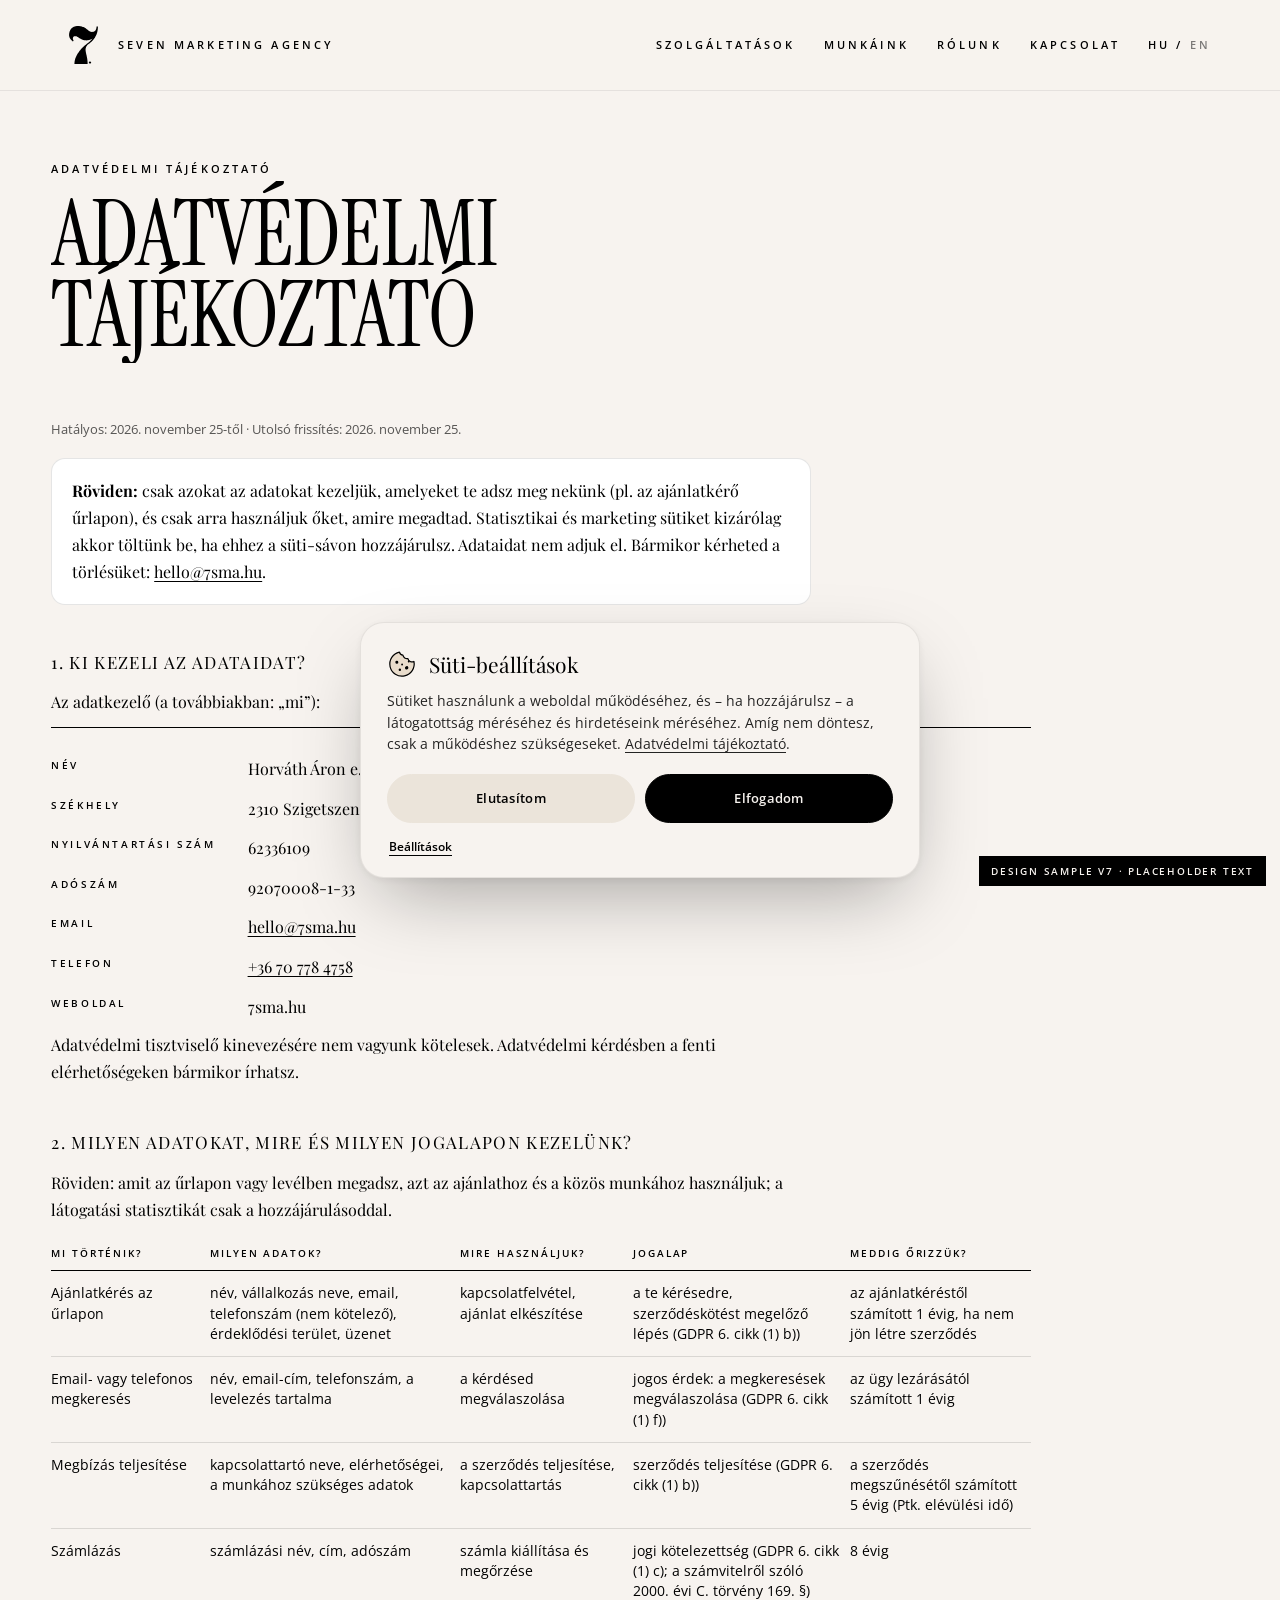
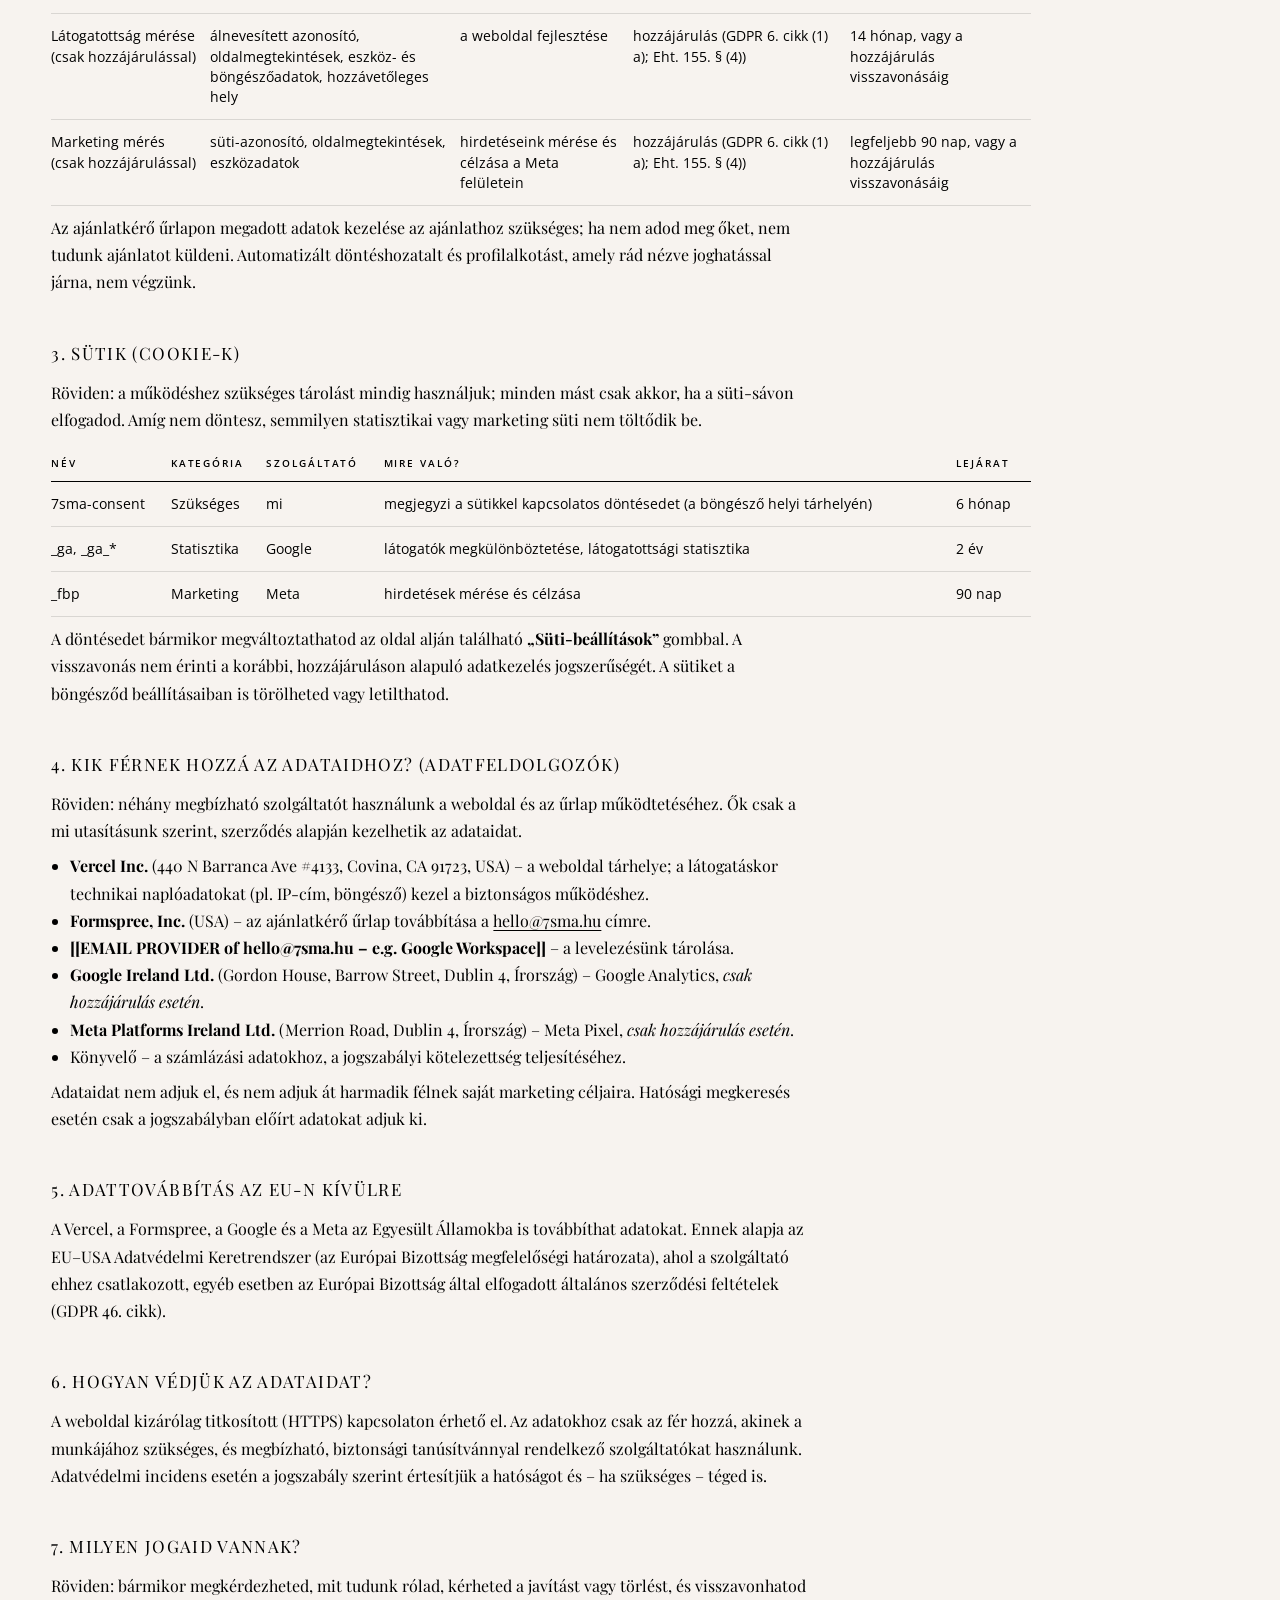
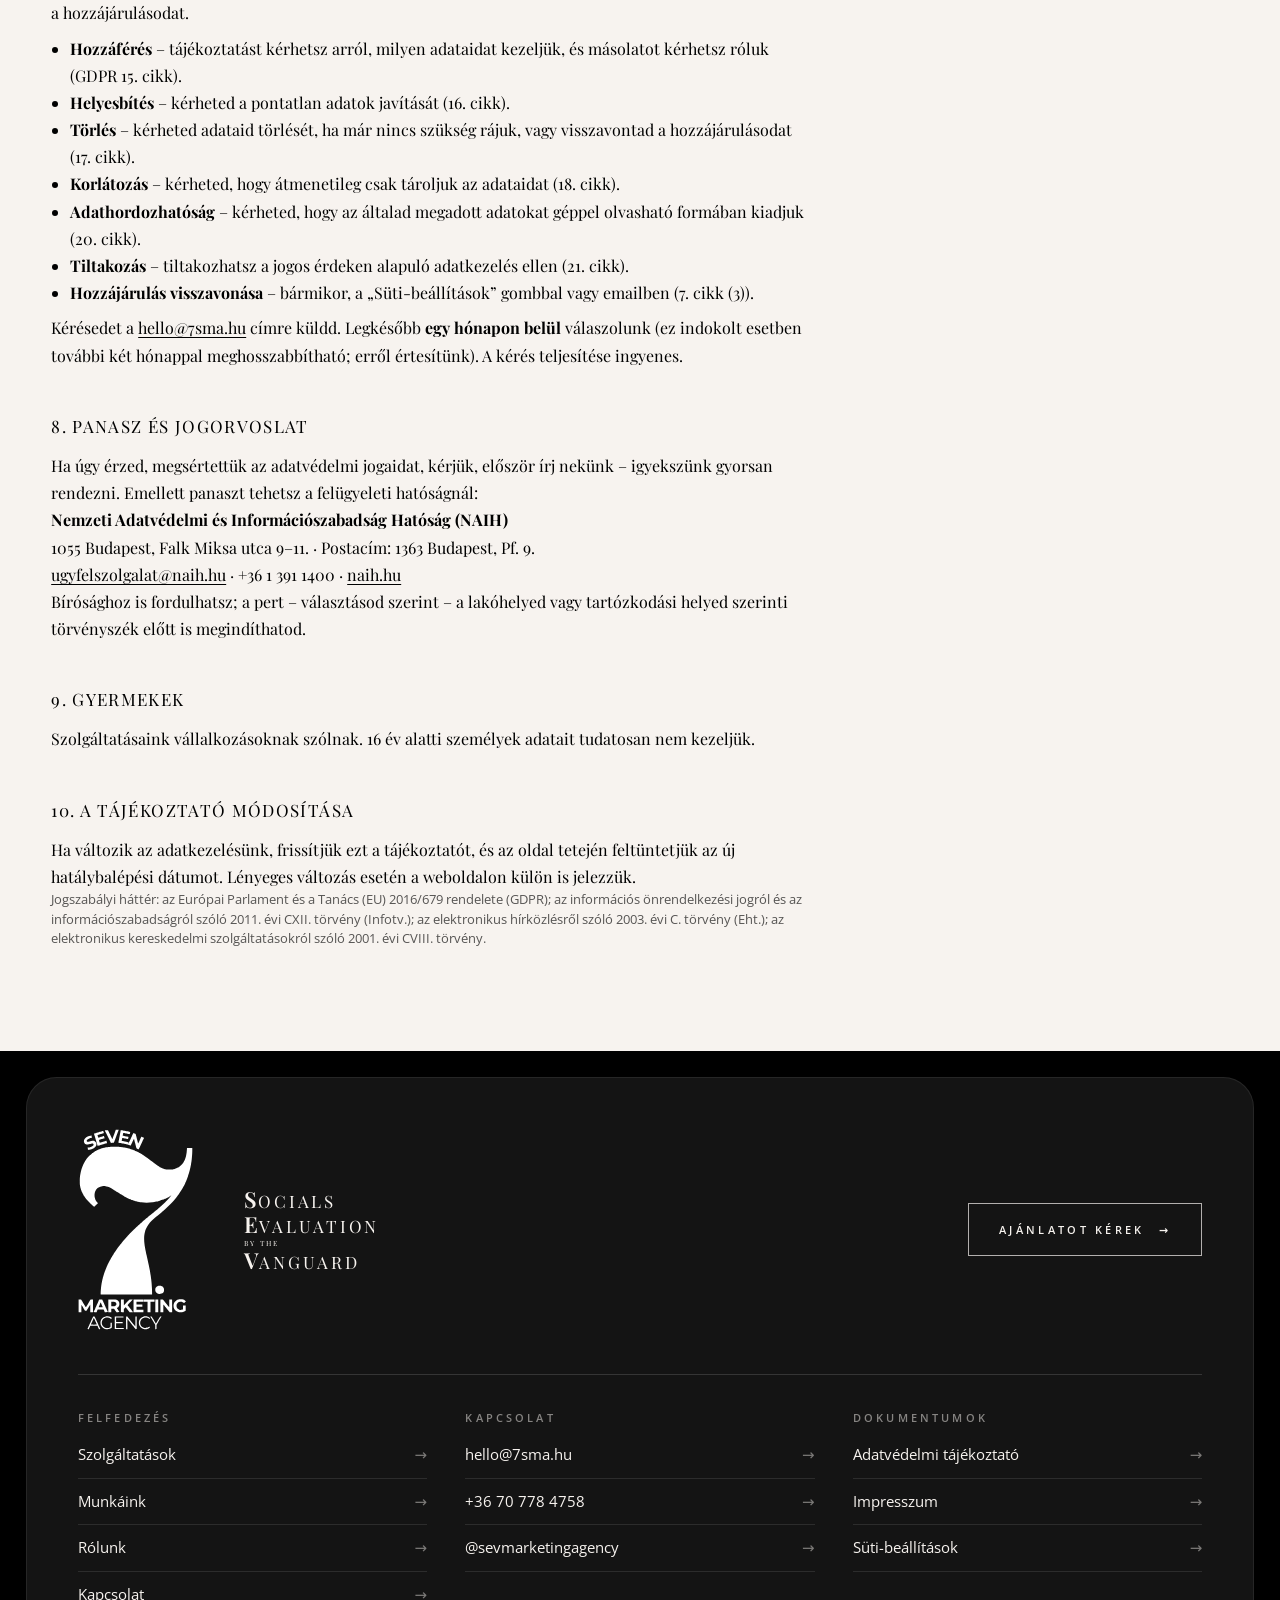
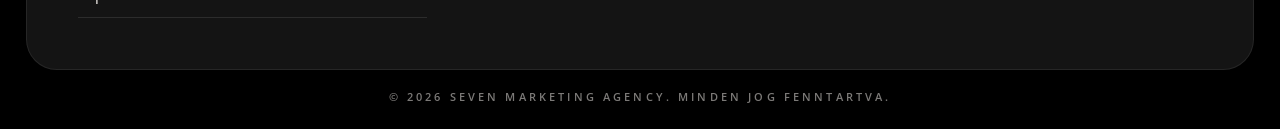
==== adatvedelem/index.html @ ccbf9ece "Design sample v7: mobile rework New hero film and supplied headline copy, edge-to-edge hero, reels c" ====
<!doctype html>
<html lang="hu">
<head>
<meta charset="utf-8">
<meta name="viewport" content="width=device-width, initial-scale=1">
<title>Seven Marketing Agency · Adatvédelmi tájékoztató</title>
<meta name="robots" content="noindex">
<link rel="icon" href="../logo/seven-monogram.svg">
<!-- Sample only: Google Fonts CDN. Production self-hosts the fonts. -->
<link rel="preconnect" href="https://fonts.googleapis.com">
<link rel="preconnect" href="https://fonts.gstatic.com" crossorigin>
<link href="https://fonts.googleapis.com/css2?family=Instrument+Serif:ital@0;1&family=Open+Sans:wght@400;600&family=Playfair+Display:ital,wght@0,400;0,600;1,400&display=swap" rel="stylesheet">
<link rel="stylesheet" href="../assets/site.css?v=7e">
<link rel="alternate" hreflang="hu" href="../index.html"><link rel="alternate" hreflang="en" href="../en/index.html">
</head>
<body>
<div class="sample-badge" id="badge">Design sample v7 · placeholder text</div>
<div class="cursor" id="cursor" aria-hidden="true"><svg class="play-i" viewBox="0 0 24 24" fill="currentColor"><path d="M7 4.5v15l13-7.5z"/></svg><svg class="pause" viewBox="0 0 24 24" fill="currentColor"><rect x="6" y="4.5" width="4" height="15"/><rect x="14" y="4.5" width="4" height="15"/></svg></div>

<header class="frame solid" id="frame">
  <a class="brand" href="../index.html" aria-label="Seven Marketing Agency – kezdőlap"><img src="../logo/seven-monogram.svg" alt=""><span class="label">Seven Marketing Agency</span></a>
  <nav class="label" aria-label="Menü">
    <a class="links" href="../index.html#szolg">Szolgáltatások</a>
    <a class="links" href="../index.html#munkaink">Munkáink</a>
    <a class="links" href="../index.html#rolunk">Rólunk</a>
    <a class="links" href="../kapcsolat/index.html">Kapcsolat</a>
    <span class="lang"><b>HU</b><span>/</span><a href="../en/privacy/index.html" hreflang="en" lang="en">EN</a></span>
    <button class="menu" id="menuBtn" type="button" aria-expanded="false" aria-controls="mnav">Menü<i aria-hidden="true"></i></button>
  </nav>
</header>
<div class="mnav" id="mnav" role="dialog" aria-modal="true" aria-label="Menü">
  <div class="mtop">
    <a class="brand" href="../index.html" aria-label="Seven Marketing Agency – kezdőlap"><img src="../logo/seven-monogram.svg" alt=""></a>
    <button class="close label" id="menuClose" type="button">Bezárás <i aria-hidden="true"></i></button>
  </div>
  <p class="label mhead">Oldalak</p>
  <nav class="mlist"><a href="../index.html#szolg" style="--k:0"><span class="n">01</span><span class="t">Szolgáltatások</span><span class="ar" aria-hidden="true">→</span></a><a href="../index.html#munkaink" style="--k:1"><span class="n">02</span><span class="t">Munkáink</span><span class="ar" aria-hidden="true">→</span></a><a href="../index.html#rolunk" style="--k:2"><span class="n">03</span><span class="t">Rólunk</span><span class="ar" aria-hidden="true">→</span></a><a href="../kapcsolat/index.html" style="--k:3"><span class="n">04</span><span class="t">Kapcsolat</span><span class="ar" aria-hidden="true">→</span></a></nav>
  <div class="mfoot">
    <p class="acro acro-sm" aria-label="Socials Evaluation by the Vanguard"><span><b>S</b>ocials</span><span><b>E</b>valuation</span><span class="by">by the</span><span><b>V</b>anguard</span></p>
    <div class="mcols label">
      <div><span>Elérhetőség</span><a href="mailto:hello@7sma.hu">hello@7sma.hu</a><a href="tel:+36707784758">+36 70 778 4758</a></div>
      <div><span>Követés</span><a href="https://www.instagram.com/sevmarketingagency/" target="_blank" rel="noopener">Instagram</a></div>
      <div><span>Nyelv</span><span class="lang"><b>HU</b><span>/</span><a href="../en/privacy/index.html" hreflang="en" lang="en">EN</a></span></div>
    </div>
  </div>
</div>

<main class="page">
  <div class="page-head"><p class="label">Adatvédelmi tájékoztató</p><h1 class="display" data-split>Adatvédelmi tájékoztató</h1></div>
  <div class="legal-doc rv"><p class="meta-line">Hatályos: 2026. november 25-től · Utolsó frissítés: 2026. november 25.</p>

<p class="tldr"><strong>Röviden:</strong> csak azokat az adatokat kezeljük, amelyeket te adsz meg nekünk (pl. az ajánlatkérő űrlapon), és csak arra használjuk őket, amire megadtad. Statisztikai és marketing sütiket kizárólag akkor töltünk be, ha ehhez a süti-sávon hozzájárulsz. Adataidat nem adjuk el. Bármikor kérheted a törlésüket: <a href="mailto:hello@7sma.hu">hello@7sma.hu</a>.</p>

<h2>1. Ki kezeli az adataidat?</h2>
<p>Az adatkezelő (a továbbiakban: „mi”):</p>
<dl class="kv">
  <dt>Név</dt><dd>Horváth Áron e.v. (márkanév: Seven Marketing Agency)</dd>
  <dt>Székhely</dt><dd>2310 Szigetszentmiklós, Határ út 45/D</dd>
  <dt>Nyilvántartási szám</dt><dd>62336109</dd>
  <dt>Adószám</dt><dd>92070008-1-33</dd>
  <dt>Email</dt><dd><a href="mailto:hello@7sma.hu">hello@7sma.hu</a></dd>
  <dt>Telefon</dt><dd><a href="tel:+36707784758">+36 70 778 4758</a></dd>
  <dt>Weboldal</dt><dd>7sma.hu</dd>
</dl>
<p>Adatvédelmi tisztviselő kinevezésére nem vagyunk kötelesek. Adatvédelmi kérdésben a fenti elérhetőségeken bármikor írhatsz.</p>

<h2>2. Milyen adatokat, mire és milyen jogalapon kezelünk?</h2>
<p>Röviden: amit az űrlapon vagy levélben megadsz, azt az ajánlathoz és a közös munkához használjuk; a látogatási statisztikát csak a hozzájárulásoddal.</p>
<table class="ptable">
  <thead><tr><th>Mi történik?</th><th>Milyen adatok?</th><th>Mire használjuk?</th><th>Jogalap</th><th>Meddig őrizzük?</th></tr></thead>
  <tbody>
    <tr><td>Ajánlatkérés az űrlapon</td><td>név, vállalkozás neve, email, telefonszám (nem kötelező), érdeklődési terület, üzenet</td><td>kapcsolatfelvétel, ajánlat elkészítése</td><td>a te kérésedre, szerződéskötést megelőző lépés (GDPR 6. cikk (1) b))</td><td>az ajánlatkéréstől számított 1 évig, ha nem jön létre szerződés</td></tr>
    <tr><td>Email- vagy telefonos megkeresés</td><td>név, email-cím, telefonszám, a levelezés tartalma</td><td>a kérdésed megválaszolása</td><td>jogos érdek: a megkeresések megválaszolása (GDPR 6. cikk (1) f))</td><td>az ügy lezárásától számított 1 évig</td></tr>
    <tr><td>Megbízás teljesítése</td><td>kapcsolattartó neve, elérhetőségei, a munkához szükséges adatok</td><td>a szerződés teljesítése, kapcsolattartás</td><td>szerződés teljesítése (GDPR 6. cikk (1) b))</td><td>a szerződés megszűnésétől számított 5 évig (Ptk. elévülési idő)</td></tr>
    <tr><td>Számlázás</td><td>számlázási név, cím, adószám</td><td>számla kiállítása és megőrzése</td><td>jogi kötelezettség (GDPR 6. cikk (1) c); a számvitelről szóló 2000. évi C. törvény 169. §)</td><td>8 évig</td></tr>
    <tr><td>Látogatottság mérése (csak hozzájárulással)</td><td>álnevesített azonosító, oldalmegtekintések, eszköz- és böngészőadatok, hozzávetőleges hely</td><td>a weboldal fejlesztése</td><td>hozzájárulás (GDPR 6. cikk (1) a); Eht. 155. § (4))</td><td>14 hónap, vagy a hozzájárulás visszavonásáig</td></tr>
    <tr><td>Marketing mérés (csak hozzájárulással)</td><td>süti-azonosító, oldalmegtekintések, eszközadatok</td><td>hirdetéseink mérése és célzása a Meta felületein</td><td>hozzájárulás (GDPR 6. cikk (1) a); Eht. 155. § (4))</td><td>legfeljebb 90 nap, vagy a hozzájárulás visszavonásáig</td></tr>
  </tbody>
</table>
<p>Az ajánlatkérő űrlapon megadott adatok kezelése az ajánlathoz szükséges; ha nem adod meg őket, nem tudunk ajánlatot küldeni. Automatizált döntéshozatalt és profilalkotást, amely rád nézve joghatással járna, nem végzünk.</p>

<h2>3. Sütik (cookie-k)</h2>
<p>Röviden: a működéshez szükséges tárolást mindig használjuk; minden mást csak akkor, ha a süti-sávon elfogadod. Amíg nem döntesz, semmilyen statisztikai vagy marketing süti nem töltődik be.</p>
<table class="ptable">
  <thead><tr><th>Név</th><th>Kategória</th><th>Szolgáltató</th><th>Mire való?</th><th>Lejárat</th></tr></thead>
  <tbody>
    <tr><td>7sma-consent</td><td>Szükséges</td><td>mi</td><td>megjegyzi a sütikkel kapcsolatos döntésedet (a böngésző helyi tárhelyén)</td><td>6 hónap</td></tr>
    <tr><td>_ga, _ga_*</td><td>Statisztika</td><td>Google</td><td>látogatók megkülönböztetése, látogatottsági statisztika</td><td>2 év</td></tr>
    <tr><td>_fbp</td><td>Marketing</td><td>Meta</td><td>hirdetések mérése és célzása</td><td>90 nap</td></tr>
  </tbody>
</table>
<p>A döntésedet bármikor megváltoztathatod az oldal alján található <strong>„Süti-beállítások”</strong> gombbal. A visszavonás nem érinti a korábbi, hozzájáruláson alapuló adatkezelés jogszerűségét. A sütiket a böngésződ beállításaiban is törölheted vagy letilthatod.</p>

<h2>4. Kik férnek hozzá az adataidhoz? (adatfeldolgozók)</h2>
<p>Röviden: néhány megbízható szolgáltatót használunk a weboldal és az űrlap működtetéséhez. Ők csak a mi utasításunk szerint, szerződés alapján kezelhetik az adataidat.</p>
<ul>
  <li><strong>Vercel Inc.</strong> (440 N Barranca Ave #4133, Covina, CA 91723, USA) – a weboldal tárhelye; a látogatáskor technikai naplóadatokat (pl. IP-cím, böngésző) kezel a biztonságos működéshez.</li>
  <li><strong>Formspree, Inc.</strong> (USA) – az ajánlatkérő űrlap továbbítása a <a href="mailto:hello@7sma.hu">hello@7sma.hu</a> címre.</li>
  <li><strong>[[EMAIL PROVIDER of hello@7sma.hu – e.g. Google Workspace]]</strong> – a levelezésünk tárolása.</li>
  <li><strong>Google Ireland Ltd.</strong> (Gordon House, Barrow Street, Dublin 4, Írország) – Google Analytics, <em>csak hozzájárulás esetén</em>.</li>
  <li><strong>Meta Platforms Ireland Ltd.</strong> (Merrion Road, Dublin 4, Írország) – Meta Pixel, <em>csak hozzájárulás esetén</em>.</li>
  <li>Könyvelő – a számlázási adatokhoz, a jogszabályi kötelezettség teljesítéséhez.</li>
</ul>
<p>Adataidat nem adjuk el, és nem adjuk át harmadik félnek saját marketing céljaira. Hatósági megkeresés esetén csak a jogszabályban előírt adatokat adjuk ki.</p>

<h2>5. Adattovábbítás az EU-n kívülre</h2>
<p>A Vercel, a Formspree, a Google és a Meta az Egyesült Államokba is továbbíthat adatokat. Ennek alapja az EU–USA Adatvédelmi Keretrendszer (az Európai Bizottság megfelelőségi határozata), ahol a szolgáltató ehhez csatlakozott, egyéb esetben az Európai Bizottság által elfogadott általános szerződési feltételek (GDPR 46. cikk).</p>

<h2>6. Hogyan védjük az adataidat?</h2>
<p>A weboldal kizárólag titkosított (HTTPS) kapcsolaton érhető el. Az adatokhoz csak az fér hozzá, akinek a munkájához szükséges, és megbízható, biztonsági tanúsítvánnyal rendelkező szolgáltatókat használunk. Adatvédelmi incidens esetén a jogszabály szerint értesítjük a hatóságot és – ha szükséges – téged is.</p>

<h2>7. Milyen jogaid vannak?</h2>
<p>Röviden: bármikor megkérdezheted, mit tudunk rólad, kérheted a javítást vagy törlést, és visszavonhatod a hozzájárulásodat.</p>
<ul>
  <li><strong>Hozzáférés</strong> – tájékoztatást kérhetsz arról, milyen adataidat kezeljük, és másolatot kérhetsz róluk (GDPR 15. cikk).</li>
  <li><strong>Helyesbítés</strong> – kérheted a pontatlan adatok javítását (16. cikk).</li>
  <li><strong>Törlés</strong> – kérheted adataid törlését, ha már nincs szükség rájuk, vagy visszavontad a hozzájárulásodat (17. cikk).</li>
  <li><strong>Korlátozás</strong> – kérheted, hogy átmenetileg csak tároljuk az adataidat (18. cikk).</li>
  <li><strong>Adathordozhatóság</strong> – kérheted, hogy az általad megadott adatokat géppel olvasható formában kiadjuk (20. cikk).</li>
  <li><strong>Tiltakozás</strong> – tiltakozhatsz a jogos érdeken alapuló adatkezelés ellen (21. cikk).</li>
  <li><strong>Hozzájárulás visszavonása</strong> – bármikor, a „Süti-beállítások” gombbal vagy emailben (7. cikk (3)).</li>
</ul>
<p>Kérésedet a <a href="mailto:hello@7sma.hu">hello@7sma.hu</a> címre küldd. Legkésőbb <strong>egy hónapon belül</strong> válaszolunk (ez indokolt esetben további két hónappal meghosszabbítható; erről értesítünk). A kérés teljesítése ingyenes.</p>

<h2>8. Panasz és jogorvoslat</h2>
<p>Ha úgy érzed, megsértettük az adatvédelmi jogaidat, kérjük, először írj nekünk – igyekszünk gyorsan rendezni. Emellett panaszt tehetsz a felügyeleti hatóságnál:</p>
<p><strong>Nemzeti Adatvédelmi és Információszabadság Hatóság (NAIH)</strong><br>1055 Budapest, Falk Miksa utca 9–11. · Postacím: 1363 Budapest, Pf. 9.<br><a href="mailto:ugyfelszolgalat@naih.hu">ugyfelszolgalat@naih.hu</a> · +36 1 391 1400 · <a href="https://naih.hu" target="_blank" rel="noopener">naih.hu</a></p>
<p>Bírósághoz is fordulhatsz; a pert – választásod szerint – a lakóhelyed vagy tartózkodási helyed szerinti törvényszék előtt is megindíthatod.</p>

<h2>9. Gyermekek</h2>
<p>Szolgáltatásaink vállalkozásoknak szólnak. 16 év alatti személyek adatait tudatosan nem kezeljük.</p>

<h2>10. A tájékoztató módosítása</h2>
<p>Ha változik az adatkezelésünk, frissítjük ezt a tájékoztatót, és az oldal tetején feltüntetjük az új hatálybalépési dátumot. Lényeges változás esetén a weboldalon külön is jelezzük.</p>

<p class="meta-line">Jogszabályi háttér: az Európai Parlament és a Tanács (EU) 2016/679 rendelete (GDPR); az információs önrendelkezési jogról és az információszabadságról szóló 2011. évi CXII. törvény (Infotv.); az elektronikus hírközlésről szóló 2003. évi C. törvény (Eht.); az elektronikus kereskedelmi szolgáltatásokról szóló 2001. évi CVIII. törvény.</p>
</div>
</main>

<footer id="footer">
  <div class="fcard">
    <div class="ftop">
      <a class="flogo" href="../index.html"><img src="../logo/seven-logo-lockup.svg" alt="Seven Marketing Agency"></a>
      <p class="acro acro-sm" aria-label="Socials Evaluation by the Vanguard"><span><b>S</b>ocials</span><span><b>E</b>valuation</span><span class="by">by the</span><span><b>V</b>anguard</span></p>
      <a class="btn btn-light" href="../kapcsolat/index.html#ajanlat">Ajánlatot kérek <span>→</span></a>
    </div>
    <div class="fcols">
      <div><h3 class="label">Felfedezés</h3><a href="../index.html#szolg">Szolgáltatások</a><a href="../index.html#munkaink">Munkáink</a><a href="../index.html#rolunk">Rólunk</a><a href="../kapcsolat/index.html">Kapcsolat</a></div>
      <div><h3 class="label">Kapcsolat</h3><a href="mailto:hello@7sma.hu">hello@7sma.hu</a><a href="tel:+36707784758">+36 70 778 4758</a><a href="https://www.instagram.com/sevmarketingagency/" target="_blank" rel="noopener">@sevmarketingagency</a></div>
      <div><h3 class="label">Dokumentumok</h3><a href="../adatvedelem/index.html">Adatvédelmi tájékoztató</a><a href="../impresszum/index.html">Impresszum</a><button type="button" id="cookieOpen">Süti-beállítások</button></div>
    </div>
  </div>
  <p class="fbottom label">© 2026 Seven Marketing Agency. Minden jog fenntartva.</p>
</footer>

<div class="cookie" id="cookie" role="dialog" aria-modal="false" aria-labelledby="ckTitle">
  <div class="ck-head">
    <svg class="ck-icon" viewBox="0 0 32 32" aria-hidden="true"><path d="M16 3a13 13 0 1013 13 4.5 4.5 0 01-5.6-4.4A4.5 4.5 0 0118.9 7 4.3 4.3 0 0116 3z" fill="#e9dccb" stroke="currentColor" stroke-width="1.3" stroke-linejoin="round"/><circle cx="11" cy="13" r="1.6"/><circle cx="20" cy="21" r="1.8"/><circle cx="12.5" cy="21.5" r="1.3"/><circle cx="16" cy="16.5" r="1"/><circle cx="23.5" cy="15" r="1"/></svg>
    <h2 id="ckTitle">Süti-beállítások</h2>
  </div>
  <p>Sütiket használunk a weboldal működéséhez, és – ha hozzájárulsz – a látogatottság méréséhez és hirdetéseink méréséhez. Amíg nem döntesz, csak a működéshez szükségeseket. <a href="../adatvedelem/index.html">Adatvédelmi tájékoztató</a>.</p>
  <div class="prefs" id="ckPrefs"><div>
    <label><span>Szükséges</span><input type="checkbox" checked disabled><i></i></label>
    <label><span>Statisztika (Google Analytics)</span><input type="checkbox" id="ckStat"><i></i></label>
    <label><span>Marketing (Meta Pixel)</span><input type="checkbox" id="ckMkt"><i></i></label>
  </div></div>
  <div class="row">
    <button type="button" class="ghost" data-c="reject">Elutasítom</button>
    <button type="button" data-c="accept">Elfogadom</button>
  </div>
  <div class="ck-foot">
    <button type="button" class="more" id="cookieMore" aria-expanded="false" aria-controls="ckPrefs">Beállítások</button>
    <button type="button" class="more save" data-c="save">Kiválasztottak mentése</button>
  </div>
</div>

<script src="../assets/site.js?v=7e"></script>
</body>
</html>
---- assets/site.css ----
:root{
  --ivory:#f7f3ef; --paper:#fff; --ink:#000; --sky:#a4d8e1;
  --teal:#183c40; /* approximation sampled from the founder post – replace with official hex */
  --display:"Instrument Serif",serif; /* free stand-in for New Icon */
  --serif:"Playfair Display",Georgia,serif;
  --sans:"Open Sans",system-ui,sans-serif;
  --pad:clamp(20px,4vw,64px);
  --gap:clamp(64px,8vw,128px);
  --ease:cubic-bezier(.16,.84,.24,1);
}
*{box-sizing:border-box;margin:0}
html{background:var(--ink);color:var(--ink);-webkit-font-smoothing:antialiased}
body{background:var(--ivory)}
body{font-family:var(--serif);font-size:clamp(16px,1.1vw,18px);line-height:1.6;overflow-x:hidden}
img,video{display:block;max-width:100%}
a{color:inherit}
button{font:inherit;color:inherit}

/* ---------- placeholders ---------- */
.ph{overflow-wrap:anywhere;outline:1px dashed rgba(0,0,0,.32);outline-offset:.18em;border-radius:2px}
.ph-light{outline-color:rgba(255,255,255,.55)}
.sample-badge{position:fixed;right:14px;bottom:14px;z-index:60;font:600 10px/1 var(--sans);letter-spacing:.18em;text-transform:uppercase;background:var(--ink);color:var(--ivory);padding:10px 12px;transition:opacity .4s,transform .4s}
.sample-badge.hide{opacity:0;transform:translateY(10px);pointer-events:none}

/* ---------- shared type ---------- */
.label{font:600 10.5px/1.4 var(--sans);letter-spacing:.3em;text-transform:uppercase}
.display{font-family:var(--display);font-weight:400;text-transform:uppercase;line-height:.9;letter-spacing:-.005em}
.num{font-family:var(--display);font-size:clamp(36px,4vw,60px);line-height:1}
.sec-head{display:flex;justify-content:space-between;align-items:baseline;padding-bottom:14px;position:relative}
.sec-head::after{content:"";position:absolute;left:0;right:0;bottom:0;height:1px;background:var(--ink);transform:scaleX(0);transform-origin:left;transition:transform 1.4s var(--ease)}
.sec-head.in::after{transform:none}

/* ---------- header: slides away on scroll down, returns on scroll up ---------- */
.frame{--fr:clamp(10px,1.4vw,20px);position:fixed;inset:0 0 auto 0;z-index:40;display:flex;justify-content:space-between;align-items:center;
  padding:calc(8px + var(--fr)) calc(var(--pad) + var(--fr)) calc(8px + var(--fr));
  transform:translate3d(0,0,0);will-change:transform;
  transition:transform .65s cubic-bezier(.22,1,.36,1),background-color .45s ease,box-shadow .45s ease,color .45s ease}
.frame.solid{background:rgba(247,243,239,.94);backdrop-filter:saturate(1.2) blur(12px);-webkit-backdrop-filter:saturate(1.2) blur(12px);box-shadow:0 1px 0 rgba(0,0,0,.07)}
.frame.away{transform:translate3d(0,-100%,0);box-shadow:none}
.frame.on-hero{color:#fff}.frame.on-hero .brand img{filter:invert(1)}
.frame .brand img{transition:filter .45s ease}
.frame .brand{display:flex;align-items:center;gap:20px;text-decoration:none}
.frame .brand img{height:38px}
.frame nav{display:flex;gap:28px;align-items:center}
.frame nav a{text-decoration:none;position:relative}
.frame nav a.links::after{content:"";position:absolute;left:0;right:0;bottom:-4px;height:1px;background:currentColor;transform:scaleX(0);transform-origin:right;transition:transform .5s var(--ease)}
.frame nav a.links:hover::after,.frame nav a.links.cur::after{transform:scaleX(1);transform-origin:left}
.lang{display:inline-flex;gap:6px;align-items:center}
.lang a,.lang b{text-decoration:none}.lang b{font-weight:600}.lang a{opacity:.5;transition:opacity .3s}.lang a:hover{opacity:1}
.frame .menu{display:none;align-items:center;gap:10px;background:none;border:0;padding:6px 0;cursor:pointer;font:inherit;letter-spacing:inherit;text-transform:inherit;color:inherit}
.frame .menu i{position:relative;width:20px;height:9px;display:block}
.frame .menu i::before,.frame .menu i::after{content:"";position:absolute;left:0;right:0;height:1px;background:currentColor;transition:transform .4s var(--ease)}
.frame .menu i::before{top:0}.frame .menu i::after{bottom:0;left:6px}
.frame .menu:hover i::after{transform:translateX(-6px)}
@media (max-width:1100px){.frame .brand .label{display:none}}
@media (max-width:820px){.frame .links{display:none}.frame .menu{display:inline-flex}.frame nav{gap:22px}.frame .brand img{height:32px}}

/* ---------- mobile menu: logo, numbered rows, SEV motto, contact ---------- */
.mnav{position:fixed;inset:0;z-index:55;background:var(--ivory);display:flex;flex-direction:column;padding:0 var(--pad) max(28px,env(safe-area-inset-bottom));overflow-y:auto;
  clip-path:inset(0 0 100% 0);visibility:hidden;transition:clip-path .7s cubic-bezier(.65,0,.35,1),visibility 0s linear .7s}
.mnav.open{clip-path:inset(0);visibility:visible;transition:clip-path .7s cubic-bezier(.65,0,.35,1),visibility 0s}
.mnav .mtop{display:flex;justify-content:space-between;align-items:center;padding:calc(8px + clamp(10px,1.4vw,20px)) clamp(10px,1.4vw,20px);margin:0 calc(clamp(10px,1.4vw,20px) * -1)}
.mnav .mtop img{height:32px}
.mnav .close{display:inline-flex;align-items:center;gap:10px;background:none;border:0;padding:6px 0;cursor:pointer}
.mnav .close i{position:relative;width:14px;height:14px}
.mnav .close i::before,.mnav .close i::after{content:"";position:absolute;left:-2px;right:-2px;top:50%;height:1px;background:currentColor;transform:rotate(45deg)}
.mnav .close i::after{transform:rotate(-45deg)}
.mnav .mhead{margin:clamp(18px,5vh,48px) 0 10px;opacity:.55}
.mlist{border-top:1px solid var(--ink)}
.mlist a{display:grid;grid-template-columns:44px 1fr auto;align-items:center;gap:8px;padding:16px 0 14px;border-bottom:1px solid rgba(0,0,0,.16);text-decoration:none;
  opacity:0;transform:translateY(14px);transition:opacity .5s ease,transform .7s var(--ease),background-color .3s}
.mnav.open .mlist a{opacity:1;transform:none;transition-delay:calc(.18s + var(--k) * .06s)}
.mlist .n{font:600 10.5px/1 var(--sans);letter-spacing:.2em;opacity:.55}
.mlist .t{font-family:var(--display);text-transform:uppercase;font-size:clamp(34px,9.5vw,64px);line-height:1}
.mlist .ar{font:20px/1 var(--sans);transition:transform .4s var(--ease)}
.mlist a:active .ar,.mlist a:hover .ar{transform:translateX(6px)}
.mnav .mfoot{margin-top:auto;padding-top:32px;display:grid;gap:26px;opacity:0;transition:opacity .6s ease}
.mnav.open .mfoot{opacity:1;transition-delay:.45s}
.mcols{display:grid;grid-template-columns:1fr 1fr;gap:18px 20px}
.mcols>div{display:grid;gap:8px;align-content:start}
.mcols>div>span:first-child{opacity:.5}
.mcols a{text-decoration:none}
.mcols>div:first-child{grid-column:1/-1}
body.menu-open{overflow:hidden}

/* ---------- SEV motto, set as in the Instagram post ---------- */
.acro{font-family:var(--serif);text-transform:uppercase;letter-spacing:.16em;line-height:1.12;display:grid;justify-items:start;font-size:clamp(26px,3vw,46px)}
.acro b{font-weight:600;font-size:1.3em;letter-spacing:.06em}
.acro .by{font-size:.42em;letter-spacing:.28em;margin:.3em 0 .15em}
.acro-sm{font-size:17px}

/* ---------- motion primitives ---------- */
.rv{opacity:0;transform:translate3d(0,22px,0);transition:opacity .9s cubic-bezier(.22,1,.36,1),transform 1s cubic-bezier(.22,1,.36,1)}
.rv.in{opacity:1;transform:none}
/* word-by-word mask rise (headlines) */
.w{display:inline-block;overflow:hidden;vertical-align:top;padding:.16em 0 .08em;margin:-.16em 0 -.08em}
.w>span{display:inline-block;transform:translate3d(0,108%,0);transition:transform 1s cubic-bezier(.22,1,.36,1);transition-delay:calc(var(--i)*60ms)}
.in .w>span{transform:none}
/* image curtain reveal */
.reveal{overflow:hidden}
.reveal>img,.reveal>video{clip-path:inset(100% 0 0 0);transform:scale(1.12);transition:clip-path 1.3s cubic-bezier(.22,1,.36,1),transform 1.6s cubic-bezier(.22,1,.36,1)}
.reveal.in>img,.reveal.in>video{clip-path:inset(0 0 0 0);transform:scale(1)}
/* polaroid drop */
.drop{opacity:0;transform:translateY(-24px) rotate(calc(var(--r,0deg) - 6deg));transition:opacity .8s ease .3s,transform 1.2s cubic-bezier(.22,1,.36,1) .3s}
.drop.in{opacity:1;transform:rotate(var(--r,0deg))}
@media (prefers-reduced-motion:reduce){
  .rv,.drop,.w>span,.reveal,.reveal>img,.reveal>video,.mlist a,.mnav .mfoot{opacity:1!important;transform:none!important;clip-path:none!important;transition:none!important}
  .frame,.mnav{transition:none!important}
}

/* ---------- polaroid ---------- */
.polaroid{background:var(--paper);padding:10px 10px 34px;box-shadow:0 18px 40px -18px rgba(0,0,0,.4),0 2px 6px rgba(0,0,0,.06);width:clamp(140px,15vw,230px)}
.polaroid img{aspect-ratio:4/5;object-fit:cover;width:100%}
.bw{filter:grayscale(1) contrast(1.06)}

/* ---------- custom cursor over videos ---------- */
.cursor{position:fixed;left:0;top:0;z-index:70;width:92px;height:92px;margin:-46px 0 0 -46px;border-radius:50%;background:var(--ivory);color:var(--ink);display:flex;align-items:center;justify-content:center;text-align:center;pointer-events:none;transform:scale(0);transition:transform .35s var(--ease)}
.cursor.on{transform:scale(1)}
.cursor svg{width:22px;height:22px}.cursor .pause{display:none}.cursor.playing .pause{display:block}.cursor.playing .play-i{display:none}
@media (hover:none){.cursor{display:none}}

/* ---------- 1 hero: full-bleed film, edge to edge ---------- */
.hero{position:relative;height:100vh;height:100lvh;min-height:560px;background:#111}
.hero .media{position:absolute;inset:0;overflow:hidden;background:#111}
.hero .media video{width:100%;height:100%;object-fit:cover;transform:scale(calc(1 + var(--hp,0)*.08));transform-origin:50% 40%}
.hero .media::after{content:"";position:absolute;inset:0;background:linear-gradient(180deg,rgba(0,0,0,.4) 0%,rgba(0,0,0,.18) 40%,rgba(0,0,0,.5) 100%)}
.hero .content{position:absolute;inset:0 0 14vh;display:flex;flex-direction:column;align-items:center;justify-content:center;text-align:center;color:#fff;padding:90px calc(var(--pad) + 4px) 0;z-index:2;opacity:calc(1 - var(--hp,0)*1.6);transform:translateY(calc(var(--hp,0)*-60px))}
.hero .kicker{letter-spacing:.32em}
.hero h1{font-size:clamp(46px,8vw,148px);max-width:13ch;margin:18px 0 22px}
.hero .intro{max-width:52ch;font-size:clamp(16px,1.25vw,19px);line-height:1.55;opacity:.92}
.hero .btn{margin-top:30px;color:#fff;border-color:rgba(255,255,255,.85)}
.hero .btn::before{background:var(--ivory)}.hero .btn:hover{color:var(--ink)}
.hero .foot{position:absolute;left:var(--pad);right:var(--pad);bottom:max(26px,env(safe-area-inset-bottom));display:flex;justify-content:space-between;align-items:center;color:#fff;z-index:3}
.icon-btn{width:44px;height:44px;border-radius:50%;border:1px solid rgba(255,255,255,.75);background:rgba(0,0,0,.15);backdrop-filter:blur(4px);-webkit-backdrop-filter:blur(4px);display:inline-flex;align-items:center;justify-content:center;cursor:pointer;color:#fff;padding:0;transition:background .3s,transform .4s var(--ease)}
.icon-btn:hover{background:rgba(255,255,255,.2);transform:scale(1.06)}
.icon-btn svg{width:18px;height:18px}
.icon-btn .on{display:none}.icon-btn[aria-pressed=true] .on{display:block}.icon-btn[aria-pressed=true] .off{display:none}
.hero .cue{display:flex;align-items:center;gap:12px}
.hero .cue i{display:block;width:1px;height:38px;background:rgba(255,255,255,.4);position:relative;overflow:hidden}
.hero .cue i::after{content:"";position:absolute;left:0;top:-40%;width:1px;height:40%;background:#fff;animation:cue 2s var(--ease) infinite}
@keyframes cue{to{top:100%}}
.ph-light{outline-color:rgba(255,255,255,.6)}
@media (max-width:820px){.hero .content{inset:0 0 10vh}.hero .kicker{font-size:9px;letter-spacing:.2em;white-space:nowrap}}

/* ---------- 2 statement ---------- */
.statement{padding:calc(var(--gap) + 30px) var(--pad) var(--gap);display:grid;grid-template-columns:repeat(12,1fr);column-gap:16px}
.statement p{grid-column:4/11;font-size:clamp(24px,2.5vw,40px);line-height:1.3}
.statement .label{grid-column:1/4;padding-top:.9em}
@media (max-width:820px){.statement .label,.statement p{grid-column:1/-1}.statement .label{margin-bottom:20px}}

/* ---------- 3 services index ---------- */
.services{padding:0 var(--pad)}
.svc{display:grid;grid-template-columns:110px 1.2fr 1fr 40px;align-items:center;gap:24px;padding:30px 0;border-bottom:1px solid rgba(0,0,0,.18);position:relative;text-decoration:none;cursor:default}
.svc h3{font-family:var(--display);font-weight:400;text-transform:uppercase;font-size:clamp(32px,4vw,64px);line-height:.95;transition:transform .6s var(--ease)}
.svc p{max-width:40ch;font-size:15px}
.svc .arrow{font-family:var(--sans);font-size:20px;transition:transform .5s var(--ease)}
.svc .polaroid{position:absolute;right:20%;top:50%;width:170px;opacity:0;transform:translateY(-50%) rotate(6deg) scale(.9);transition:.55s var(--ease);pointer-events:none;z-index:3}
.svc:hover h3{transform:translateX(14px)}
.svc:hover .polaroid{opacity:1;transform:translateY(-55%) rotate(2deg) scale(1)}
.svc:hover .arrow{transform:translateX(8px)}
@media (max-width:820px){.svc{grid-template-columns:48px 1fr;gap:8px 14px}.svc p{grid-column:2}.svc .arrow,.svc .polaroid{display:none}}

/* ---------- 4 selected work ---------- */
.work{padding:var(--gap) var(--pad) clamp(56px,7vw,110px)}
.work .sec-head{margin-bottom:clamp(36px,4vw,64px)}
.project{display:grid;grid-template-columns:repeat(12,1fr);column-gap:16px;row-gap:20px;margin-bottom:clamp(64px,8vw,120px)}
.meta{display:grid;grid-template-columns:auto minmax(0,1fr);gap:6px 24px;align-items:baseline;align-content:start}
.meta .pn{grid-column:1/-1;font-family:var(--display);font-weight:400;text-transform:uppercase;font-size:clamp(34px,3.6vw,58px);line-height:.95;margin-bottom:14px}
.meta .idx{grid-column:1/-1;margin-bottom:10px}
.meta .desc{grid-column:1/-1;margin-top:14px;max-width:38ch}
.vid{position:relative;cursor:none;background:#111}
.vid video{width:100%;height:100%;object-fit:cover}
.vid .play{position:absolute;left:50%;top:50%;width:64px;height:64px;margin:-32px 0 0 -32px;border-radius:50%;border:1px solid rgba(255,255,255,.85);background:rgba(0,0,0,.18);backdrop-filter:blur(4px);transition:opacity .4s,transform .5s var(--ease);pointer-events:none;z-index:2}
.vid .play::after{content:"";position:absolute;left:25px;top:20px;border-left:16px solid #fff;border-top:11px solid transparent;border-bottom:11px solid transparent}
.vid.playing .play{opacity:0;transform:scale(.7)}
.vid::after{content:"";position:absolute;inset:0;background:rgba(0,0,0,.12);transition:opacity .4s;pointer-events:none}.vid.playing::after{opacity:0}
@media (hover:hover){.vid:hover .play{opacity:0}}
.p-a .vid{grid-column:1/9;aspect-ratio:16/9}
.p-a .meta{grid-column:9/13;padding-top:8px}
/* reels: carousel on a black band (after esdcontent.com) — active reel in a phone frame, neighbours peek */
.reels-band{background:var(--ink);color:var(--ivory);padding:clamp(56px,7vw,100px) 0 clamp(48px,6vw,80px);overflow:hidden}
.rb-head{display:grid;grid-template-columns:1fr auto 1fr;gap:20px;align-items:baseline;padding:0 var(--pad) clamp(30px,4vw,56px)}
.rb-head p{text-align:center;font-size:clamp(17px,1.4vw,21px)}
.rb-head .label:last-child{justify-self:end;opacity:.7}
.rc{outline:none;touch-action:pan-y;user-select:none;-webkit-user-select:none}
.rc-stage{position:relative;height:min(74vh,640px);max-height:calc((100vw - 2*var(--pad)) * 1.6)}
.rc-card{position:absolute;top:0;left:50%;height:100%;aspect-ratio:9/16;transform:translateX(calc(-50% + var(--d) * 74%)) scale(var(--s));opacity:var(--o);z-index:var(--z);
  transition:transform .75s cubic-bezier(.22,1,.36,1),opacity .6s ease;cursor:pointer}
.rc.dragging .rc-card{transition:none}
.rc-card .vid{height:100%;border-radius:clamp(22px,2.6vw,34px);overflow:hidden;border:clamp(5px,.6vw,8px) solid #1b1b1b;box-shadow:0 0 0 1px rgba(255,255,255,.14),0 40px 80px -30px rgba(0,0,0,.8);cursor:none}
.rc-card .vid::before{content:"";position:absolute;top:10px;left:50%;width:30%;height:18px;margin-left:-15%;border-radius:20px;background:#0b0b0b;z-index:3;opacity:var(--notch,1)}
.rc-card:not(.on) .vid{pointer-events:none}
.rc-card:not(.on) .play{opacity:0}
.rc-ctrl{display:flex;justify-content:center;align-items:center;gap:22px;margin-top:28px}
.rc-ctrl .arr{width:46px;height:46px;border-radius:50%;border:1px solid rgba(247,243,239,.45);background:none;color:var(--ivory);cursor:pointer;font:17px var(--sans);transition:background .3s,color .3s}
.rc-ctrl .arr:hover{background:var(--ivory);color:var(--ink)}
.rc-ctrl .dots{display:flex;gap:10px}
.rc-ctrl .dots button{width:8px;height:8px;border-radius:50%;border:1px solid var(--ivory);background:none;padding:0;cursor:pointer;transition:background .3s,transform .3s}
.rc-ctrl .dots button.on{background:var(--ivory);transform:scale(1.25)}
@media (max-width:820px){.rb-head{grid-template-columns:1fr auto}.rb-head p{grid-column:1/-1;grid-row:2;text-align:left}
  .rc-stage{height:auto;aspect-ratio:auto;height:calc((100vw - 120px) * 16 / 9);max-height:none}
  .rc-card{transform:translateX(calc(-50% + var(--d) * 84%)) scale(var(--s))}}

/* photos: all frames — grid on desktop, swipe strip on mobile */
.photos{padding:clamp(56px,7vw,110px) var(--pad) 0}
.ph-head{display:grid;grid-template-columns:auto 1fr auto;gap:12px 24px;align-items:baseline;margin-bottom:clamp(24px,3vw,40px)}
.ph-head .pn{font-family:var(--display);font-weight:400;text-transform:uppercase;font-size:clamp(30px,3.2vw,52px);line-height:.95}
.gal{display:grid;grid-template-columns:repeat(4,1fr);gap:16px}
.gal figure{overflow:hidden;background:#ddd}
.gal img{width:100%;height:100%;object-fit:cover;transition:transform 1.2s cubic-bezier(.22,1,.36,1)}
.gal figure:hover img{transform:scale(1.04)}
.gal .g1,.gal .g2{grid-column:span 2;aspect-ratio:3/2}
.gal .g3,.gal .g4,.gal .g5,.gal .g6{aspect-ratio:2/3}
.gal-hint{display:none}
@media (max-width:820px){
  .ph-head{grid-template-columns:1fr auto}.ph-head .pn{grid-column:1/-1;grid-row:2}
  .gal{display:flex;gap:10px;overflow-x:auto;scroll-snap-type:x mandatory;margin:0 calc(var(--pad) * -1);padding:0 var(--pad);scroll-padding:0 var(--pad);scrollbar-width:none;-webkit-overflow-scrolling:touch}
  .gal::-webkit-scrollbar{display:none}
  .gal figure,.gal .g1,.gal .g2,.gal .g3,.gal .g4,.gal .g5,.gal .g6{flex:0 0 78vw;aspect-ratio:4/5;scroll-snap-align:start}
  .gal-hint{display:block;margin-top:14px;opacity:.55}
}
.all-work{display:flex;justify-content:center;margin-top:-20px}
.btn{display:inline-flex;gap:14px;align-items:center;font:600 11px/1 var(--sans);letter-spacing:.3em;text-transform:uppercase;text-decoration:none;padding:20px 30px;border:1px solid var(--ink);position:relative;overflow:hidden;isolation:isolate;transition:color .5s var(--ease)}
.btn::before{content:"";position:absolute;inset:0;background:var(--ink);transform:translateY(101%);transition:transform .5s var(--ease);z-index:-1}
.btn:hover{color:var(--ivory)}.btn:hover::before{transform:none}
@media (max-width:980px){.project>*{grid-column:1/-1!important}}
.work .project:last-child{margin-bottom:0}

/* ---------- 5 founder split spread ---------- */
.spread{display:grid;grid-template-columns:1fr 1.15fr 1fr;min-height:92svh;margin-top:var(--gap)}
.spread .side{overflow:hidden}
.spread .side img{width:100%;height:100%;object-fit:cover}
.spread .center{background:var(--ivory);display:flex;flex-direction:column;justify-content:center;align-items:center;text-align:center;padding:64px clamp(24px,4vw,72px);position:relative}
.spread .m7{height:50px;margin-bottom:36px}
.spread .center>.label{margin-bottom:18px}
.spread .name{font-family:var(--display);color:var(--teal);font-size:clamp(48px,5.2vw,92px);line-height:.9}
/* founder quote with heavy quotation marks, as in the post */
.fq{position:relative;font-family:var(--serif);text-transform:uppercase;letter-spacing:.12em;font-size:clamp(15px,1.25vw,19px);line-height:1.6;margin:40px 0 0;padding:0 clamp(28px,3vw,48px);max-width:34em}
.fq .qm{position:absolute;font:600 clamp(64px,6vw,96px)/1 var(--serif);letter-spacing:0;color:var(--ink)}
.fq .o{left:-.08em;top:-.32em}.fq .c{right:-.08em;bottom:-.72em}
.spread .center .polaroid{position:absolute;right:-56px;bottom:8%;--r:5deg;width:clamp(130px,12vw,180px);z-index:2}
@media (max-width:820px){
  .spread{grid-template-columns:1fr;min-height:0}
  .spread .side{display:none}
  .spread .center{padding:20px var(--pad) 0}
  .fq{margin-top:34px;padding:0 30px}
  .spread .center .polaroid{position:relative;right:auto;bottom:auto;margin:56px auto 0;--r:-3deg;width:200px}
}

/* ---------- 6 SEV, stacked as in the post ---------- */
.sev{margin:var(--gap) var(--pad) 0;padding:clamp(36px,4vw,56px) 0;border-top:1px solid var(--ink);border-bottom:1px solid var(--ink);display:grid;grid-template-columns:auto 1fr;gap:clamp(28px,6vw,110px);align-items:end}
.sev .label{margin-bottom:20px;opacity:.6}
.sev .local{margin-top:22px;font-family:var(--serif);text-transform:uppercase;letter-spacing:.14em;font-size:clamp(13px,1vw,15px);line-height:1.5;max-width:22em}
.sev p.txt{max-width:52ch;font-size:clamp(18px,1.5vw,22px)}
@media (max-width:820px){.sev{grid-template-columns:1fr;margin-top:64px}.sev .acro{font-size:clamp(30px,9vw,44px)}}

/* ---------- 7 testimonials: swipeable (trackpad, touch, drag, arrow keys, dots) ---------- */
.testi{background:var(--sky);margin-top:var(--gap);padding:clamp(64px,8vw,110px) 0;text-align:center;overflow:hidden;overscroll-behavior-x:contain;touch-action:pan-y;user-select:none;cursor:grab}
.testi.dragging{cursor:grabbing}
.testi .m7{height:44px;margin:0 auto 40px}
.testi .track{display:flex;transition:transform .8s var(--ease)}
.testi.dragging .track{transition:none}
.testi .slide{flex:0 0 100%;padding:0 var(--pad);opacity:.25;transition:opacity .8s var(--ease)}
.testi .slide.on{opacity:1}
.testi .q{display:grid;grid-template-columns:auto minmax(0,780px) auto;justify-content:center;align-items:center;gap:clamp(12px,3vw,44px)}
.testi .mk{font-family:var(--serif);font-size:clamp(80px,9vw,140px);line-height:1;height:.5em;transform:translateY(-.12em)}
.testi blockquote{font-family:var(--serif);text-transform:uppercase;letter-spacing:.09em;font-size:clamp(18px,1.9vw,28px);line-height:1.45}
.testi .who{margin-top:38px}
.testi .who .company{display:block;margin-top:6px;font:600 9.5px/1.4 var(--sans);letter-spacing:.3em;text-transform:uppercase;opacity:.7}
.testi .ctrl{display:flex;gap:22px;justify-content:center;align-items:center;margin-top:34px}
.testi .dots{display:flex;gap:10px}
.testi .dots button{width:8px;height:8px;border-radius:50%;border:1px solid var(--ink);background:none;padding:0;cursor:pointer;transition:background .3s,transform .3s}
.testi .dots button.on{background:var(--ink);transform:scale(1.25)}
.testi .arr{background:none;border:0;cursor:pointer;font:18px var(--sans);padding:6px;transition:transform .3s var(--ease)}
.testi .arr:hover{transform:translateX(var(--dx))}
.testi .hint{margin-top:18px;opacity:.6}
.testi .note{margin-top:14px;font:12px/1.5 var(--sans);opacity:.65}
@media (max-width:820px){.testi .q{grid-template-columns:1fr}.testi .mk{display:none}}

/* ---------- 8 process ---------- */
.process{padding:var(--gap) var(--pad) 0}
.steps{display:grid;grid-template-columns:repeat(4,1fr);gap:clamp(20px,3vw,44px);margin-top:36px}
.step{border-top:1px solid var(--ink);padding-top:20px}
.step:nth-child(2){margin-top:24px}.step:nth-child(3){margin-top:48px}.step:nth-child(4){margin-top:72px}
.step h3{font-family:var(--serif);font-weight:400;text-transform:uppercase;letter-spacing:.08em;font-size:17px;margin:16px 0 10px}
.step p{font-size:15px}
@media (max-width:820px){.steps{grid-template-columns:1fr 1fr}.step{margin-top:0!important}}

/* ---------- 9 CTA ---------- */
.cta{padding:var(--gap) var(--pad);display:grid;grid-template-columns:repeat(12,1fr);column-gap:16px;align-items:end}
.cta h2{grid-column:1/9;font-family:var(--display);font-weight:400;text-transform:uppercase;font-size:clamp(52px,7.4vw,132px);line-height:.9}
.cta .side{grid-column:9/13;padding-bottom:.6em}
.cta .mail{font-size:clamp(19px,1.6vw,24px);letter-spacing:.02em;line-height:1.45;margin-bottom:28px}
.cta .mail a{text-decoration:none;background:linear-gradient(currentColor,currentColor) 0 100%/100% 1px no-repeat;transition:background-size .5s var(--ease)}
.cta .mail a:hover{background-size:0 1px;background-position:100% 100%}
@media (max-width:820px){.cta h2,.cta .side{grid-column:1/-1}.cta .side{margin-top:36px}}

/* ---------- footer: one card on black with grouped, clearly clickable lists (after capmarketing.hu) ---------- */
footer{background:var(--ink);color:var(--ivory);padding:clamp(14px,2vw,28px) clamp(14px,2vw,28px) max(18px,env(safe-area-inset-bottom))}
.fcard{background:#141414;border:1px solid rgba(255,255,255,.08);border-radius:clamp(20px,2.4vw,32px);padding:clamp(28px,4vw,56px)}
.ftop{display:grid;grid-template-columns:auto 1fr auto;gap:28px clamp(24px,4vw,64px);align-items:center;padding-bottom:clamp(28px,3.5vw,44px);border-bottom:1px solid rgba(255,255,255,.14)}
.flogo img{width:clamp(96px,9vw,130px);filter:invert(1)}
.ftop .acro{color:var(--ivory)}
.btn-light{color:var(--ivory);border-color:rgba(247,243,239,.7)}
.btn-light::before{background:var(--ivory)}.btn-light:hover{color:var(--ink)}
.fcols{display:grid;grid-template-columns:repeat(3,1fr);gap:28px clamp(20px,3vw,48px);padding-top:clamp(24px,3vw,36px)}
.fcols h3{font-weight:600;opacity:.5;margin-bottom:6px}
.fcols a,.fcols button{display:flex;justify-content:space-between;align-items:center;width:100%;padding:13px 0;border:0;border-bottom:1px solid rgba(255,255,255,.1);background:none;color:inherit;font:15px/1.3 var(--sans);text-align:left;text-decoration:none;cursor:pointer;transition:padding .4s var(--ease),opacity .3s}
.fcols a::after,.fcols button::after{content:"→";opacity:.45;transition:transform .4s var(--ease),opacity .3s}
.fcols a:hover,.fcols button:hover{padding-left:6px}
.fcols a:hover::after,.fcols button:hover::after{opacity:1;transform:translateX(4px)}
.fbottom{text-align:center;opacity:.5;padding:18px 0 4px;line-height:1.8}
@media (max-width:820px){
  .ftop{grid-template-columns:auto 1fr;align-items:center;gap:24px 28px}
  .flogo img{width:84px}
  .ftop .btn{grid-column:1/-1;justify-content:center}
  .fcols{grid-template-columns:1fr}
}

/* ---------- cookie banner: rounded card with cookie icon (after esdcontent.com), ivory palette ---------- */
.cookie{position:fixed;left:50%;bottom:22px;z-index:65;width:min(560px,calc(100vw - 28px));background:var(--ivory);color:var(--ink);border:1px solid rgba(0,0,0,.08);border-radius:24px;padding:26px 26px 18px;
  box-shadow:0 30px 80px -20px rgba(0,0,0,.35),0 2px 8px rgba(0,0,0,.06);transform:translate(-50%,calc(100% + 40px));opacity:0;transition:transform .9s var(--ease),opacity .6s var(--ease);font-family:var(--sans)}
.cookie.show{transform:translate(-50%,0);opacity:1}
.cookie .ck-head{display:flex;align-items:center;gap:12px}
.cookie .ck-icon{width:30px;height:30px;flex:none;transform:rotate(-12deg)}
.cookie h2{font:400 21px/1.2 var(--serif);letter-spacing:.01em}
.cookie p{font-size:13.5px;line-height:1.6;margin:12px 0 18px;opacity:.85}
.cookie p a{color:inherit;text-underline-offset:3px}
.cookie .row{display:grid;grid-template-columns:1fr 1fr;gap:10px}
.cookie .row button{font:600 13px/1 var(--sans);letter-spacing:.02em;padding:17px 14px;border-radius:999px;border:1px solid var(--ink);background:var(--ink);color:var(--ivory);cursor:pointer;transition:transform .3s var(--ease),background .3s,color .3s}
.cookie .row button:hover{transform:translateY(-1px)}
.cookie .row button.ghost{background:#ebe4da;border-color:#ebe4da;color:var(--ink)}
.cookie .row button.ghost:hover{background:#e2d9cc;border-color:#e2d9cc}
.cookie .prefs{display:grid;grid-template-rows:0fr;transition:grid-template-rows .5s var(--ease)}
.cookie .prefs>div{overflow:hidden;min-height:0}
.cookie.open .prefs{grid-template-rows:1fr;margin-bottom:16px}
.cookie .prefs label{display:flex;justify-content:space-between;align-items:center;padding:11px 2px;font-size:13.5px;border-bottom:1px solid rgba(0,0,0,.08);cursor:pointer;position:relative}
.cookie .prefs input{position:absolute;opacity:0;pointer-events:none}
.cookie .prefs i{flex:none;width:38px;height:22px;border-radius:22px;background:#ddd3c6;position:relative;transition:background .3s}
.cookie .prefs i::after{content:"";position:absolute;left:3px;top:3px;width:16px;height:16px;border-radius:50%;background:#fff;box-shadow:0 1px 3px rgba(0,0,0,.2);transition:transform .35s var(--ease)}
.cookie .prefs input:checked+i{background:var(--ink)}
.cookie .prefs input:checked+i::after{transform:translateX(16px)}
.cookie .prefs input:disabled+i{opacity:.45}
.cookie .prefs input:focus-visible+i{outline:2px solid var(--ink);outline-offset:2px}
.cookie .ck-foot{display:flex;justify-content:space-between;margin-top:12px}
.cookie .more{background:none;border:0;padding:6px 2px;cursor:pointer;font:600 12px/1 var(--sans);text-decoration:underline;text-underline-offset:4px;color:var(--ink)}
.cookie .save{display:none}.cookie.open .save{display:block}
@media (max-width:520px){.cookie{bottom:12px;padding:22px 18px 14px;border-radius:20px}.cookie .row button{padding:15px 10px}}

/* ---------- inner pages ---------- */
.page{padding:calc(var(--gap) + 60px) var(--pad) var(--gap)}
.page-head{display:grid;grid-template-columns:repeat(12,1fr);column-gap:16px;margin-bottom:clamp(40px,5vw,72px)}
.page-head .label{grid-column:1/-1;margin-bottom:18px}
.page-head h1{grid-column:1/10;font-size:clamp(52px,7vw,120px)}
@media (max-width:820px){.page-head h1{grid-column:1/-1}}

/* contact */
.contact{display:grid;grid-template-columns:repeat(12,1fr);column-gap:16px;row-gap:48px}
.contact .info{grid-column:1/5;display:grid;gap:26px;align-content:start}
.contact .info a{text-decoration:none;font-size:clamp(19px,1.6vw,24px);background:linear-gradient(currentColor,currentColor) 0 100%/100% 1px no-repeat}
.contact .info .label{display:block;margin-bottom:6px}
.contact form{grid-column:6/13;display:grid;grid-template-columns:1fr 1fr;gap:26px 22px;scroll-margin-top:120px}
.contact form .full{grid-column:1/-1}
.field label{display:block;font:600 10px/1.4 var(--sans);letter-spacing:.26em;text-transform:uppercase;margin-bottom:8px}
.field input,.field select,.field textarea{display:block;box-sizing:border-box;width:100%;font:16px/1.5 var(--serif);color:var(--ink);background:transparent;border:0;border-bottom:1px solid var(--ink);padding:8px 0 10px;border-radius:0;outline:none;transition:border-color .3s}
.field textarea{display:block;min-height:0;height:auto;resize:none;overflow:hidden;line-height:1.5}
.field select{appearance:none;background:url("data:image/svg+xml,%3Csvg xmlns='http://www.w3.org/2000/svg' width='12' height='8'%3E%3Cpath d='M1 1l5 5 5-5' fill='none' stroke='%23000'/%3E%3C/svg%3E") right 4px center no-repeat}
.field input:focus,.field select:focus,.field textarea:focus{box-shadow:0 1px 0 0 var(--ink)}
.consent{display:flex;gap:12px;align-items:flex-start;font-size:14px}
.consent input{margin-top:4px;accent-color:#000;width:16px;height:16px}
.hp{position:absolute;left:-9999px}
.form-msg{grid-column:1/-1;font-size:15px;min-height:1.5em}
.contact form button.btn{background:none;cursor:pointer;justify-self:start}
.contact form.sent>*:not(.form-msg){display:none}
.contact form.sent .form-msg{font-size:clamp(22px,2.2vw,32px)}
@media (max-width:900px){.contact .info,.contact form{grid-column:1/-1}.contact form{grid-template-columns:1fr}}

/* faq */
.faq{padding:var(--gap) var(--pad) 0;scroll-margin-top:70px}
.faq .sec-head{margin-bottom:8px}
.faq details{border-bottom:1px solid rgba(0,0,0,.2)}
.faq summary{list-style:none;cursor:pointer;display:grid;grid-template-columns:70px 1fr 30px;align-items:center;padding:26px 0;font-size:clamp(19px,1.7vw,26px)}
.faq summary::-webkit-details-marker{display:none}
.faq summary .num{font-size:clamp(26px,2.4vw,38px)}
.faq summary i{width:16px;height:16px;position:relative;justify-self:end}
.faq summary i::before,.faq summary i::after{content:"";position:absolute;left:0;top:7.5px;width:16px;height:1px;background:var(--ink);transition:transform .45s var(--ease)}
.faq summary i::after{transform:rotate(90deg)}
.faq details[open] summary i::after{transform:rotate(0)}
.faq .ans{padding:0 30px 28px 70px;max-width:75ch}
@media (max-width:820px){.faq summary{grid-template-columns:44px 1fr 24px}.faq .ans{padding-left:44px}}

/* legal */
.legal-doc{max-width:760px}
.legal-doc h2{font-family:var(--serif);font-weight:400;text-transform:uppercase;letter-spacing:.08em;font-size:17px;margin:44px 0 12px}
.legal-doc p,.legal-doc li{font-size:16px;line-height:1.7}
.legal-doc ul{padding-left:1.2em;margin:8px 0}
.legal-doc .meta-line{font:13px/1.5 var(--sans);opacity:.65}
.legal-doc a{text-underline-offset:3px}
.kv{display:grid;grid-template-columns:minmax(160px,auto) 1fr;gap:14px 32px;border-top:1px solid var(--ink);padding-top:28px}
.kv dt{font:600 10px/1.8 var(--sans);letter-spacing:.26em;text-transform:uppercase}
.kv dd{margin:0}
@media (max-width:640px){.kv{grid-template-columns:1fr;gap:4px}.kv dd{margin-bottom:14px}}
.review{background:#fff6c9;border-left:3px solid #c9a400;padding:10px 14px;font:13px/1.5 var(--sans);margin:10px 0}

/* smooth in-page jumps, stopping below the header */
html{scroll-behavior:smooth}
@media (prefers-reduced-motion:reduce){html{scroll-behavior:auto}}
section[id]{scroll-margin-top:70px}

/* privacy: plain-language summary + readable tables */
.legal-doc .tldr{background:#fff;border:1px solid rgba(0,0,0,.1);border-radius:14px;padding:18px 20px;margin:18px 0 8px}
.legal-doc .kv{margin:12px 0}
.ptable{width:100%;border-collapse:collapse;font:13.5px/1.5 var(--sans);margin:14px 0 8px}
.ptable th{font:600 9.5px/1.4 var(--sans);letter-spacing:.2em;text-transform:uppercase;text-align:left;padding:10px 10px 10px 0;border-bottom:1px solid var(--ink);vertical-align:bottom}
.ptable td{padding:12px 10px 12px 0;border-bottom:1px solid rgba(0,0,0,.12);vertical-align:top}
.legal-doc{max-width:980px}
.legal-doc>p,.legal-doc>ul,.legal-doc>h2{max-width:760px}
@media (max-width:820px){.ptable thead{display:none}.ptable tr{display:block;border-bottom:1px solid var(--ink);padding:10px 0}.ptable td{display:block;border:0;padding:3px 0}.ptable td:first-child{font-weight:600}}
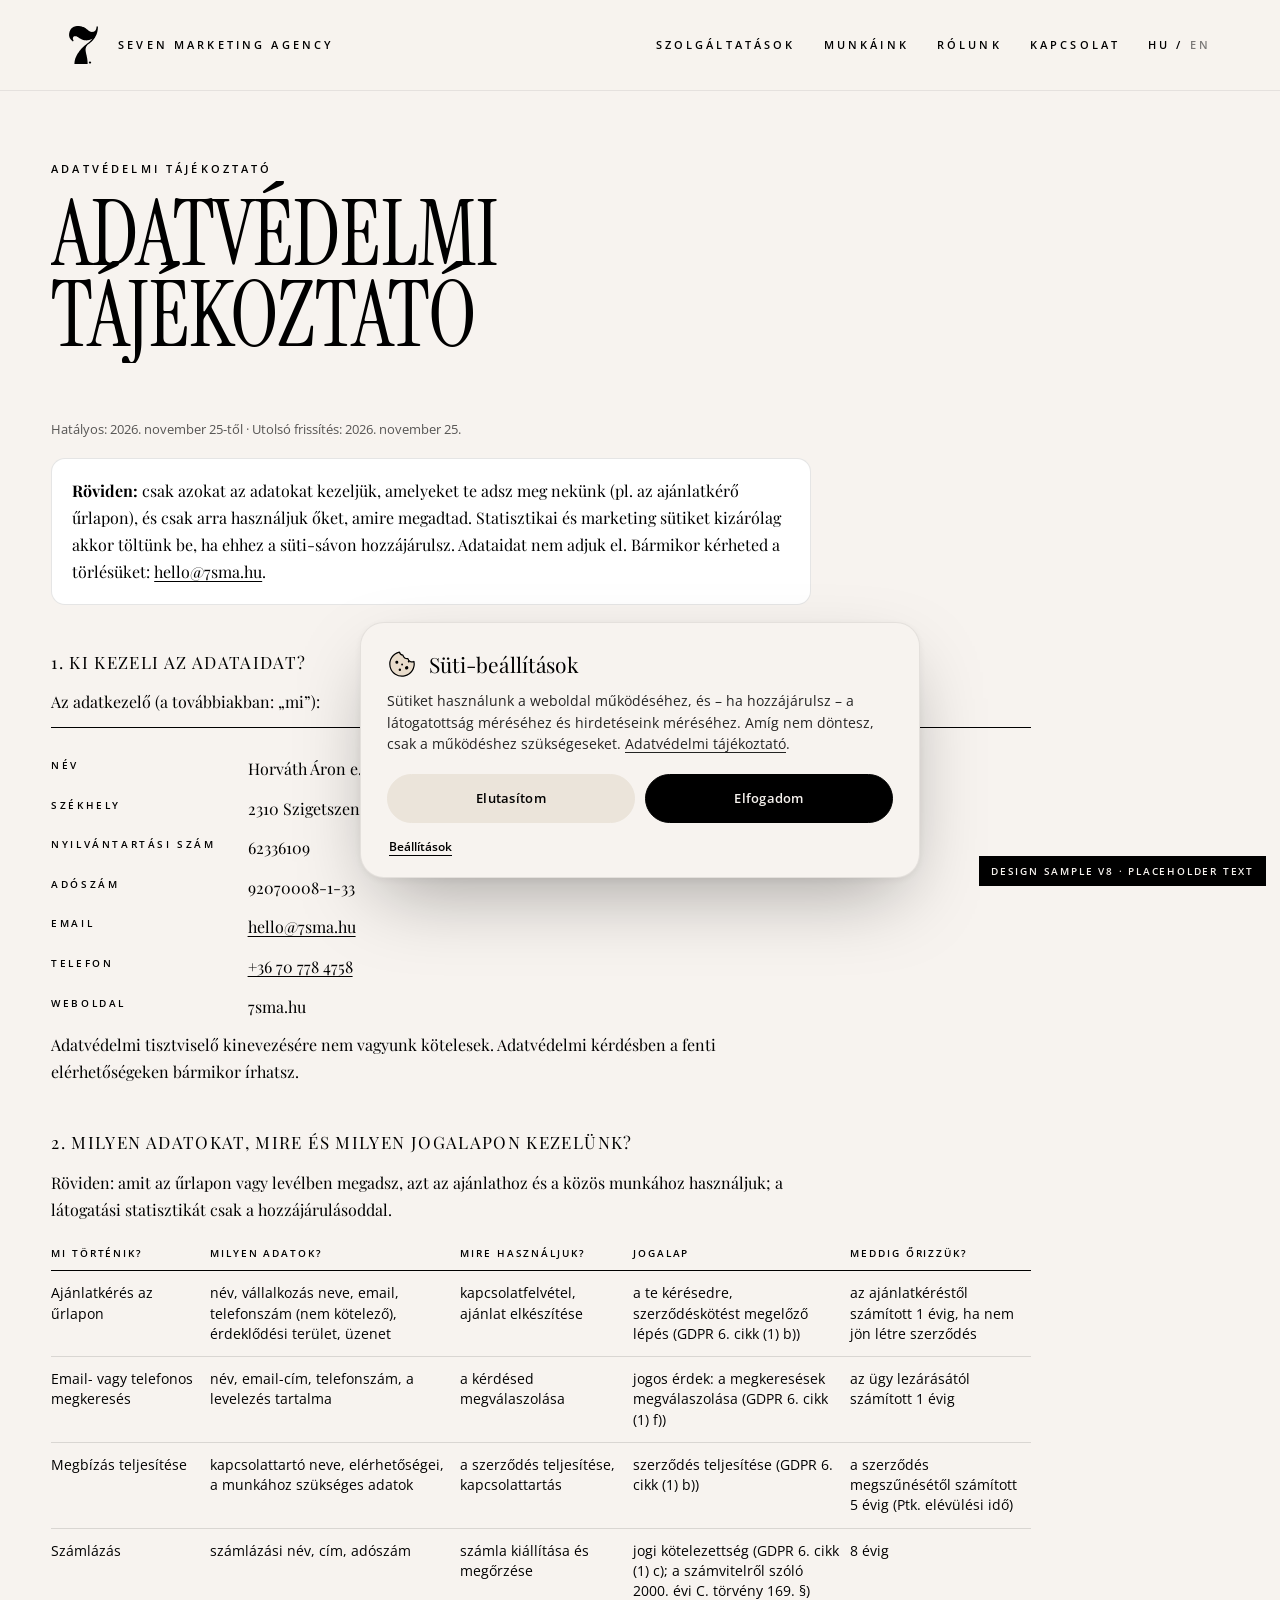
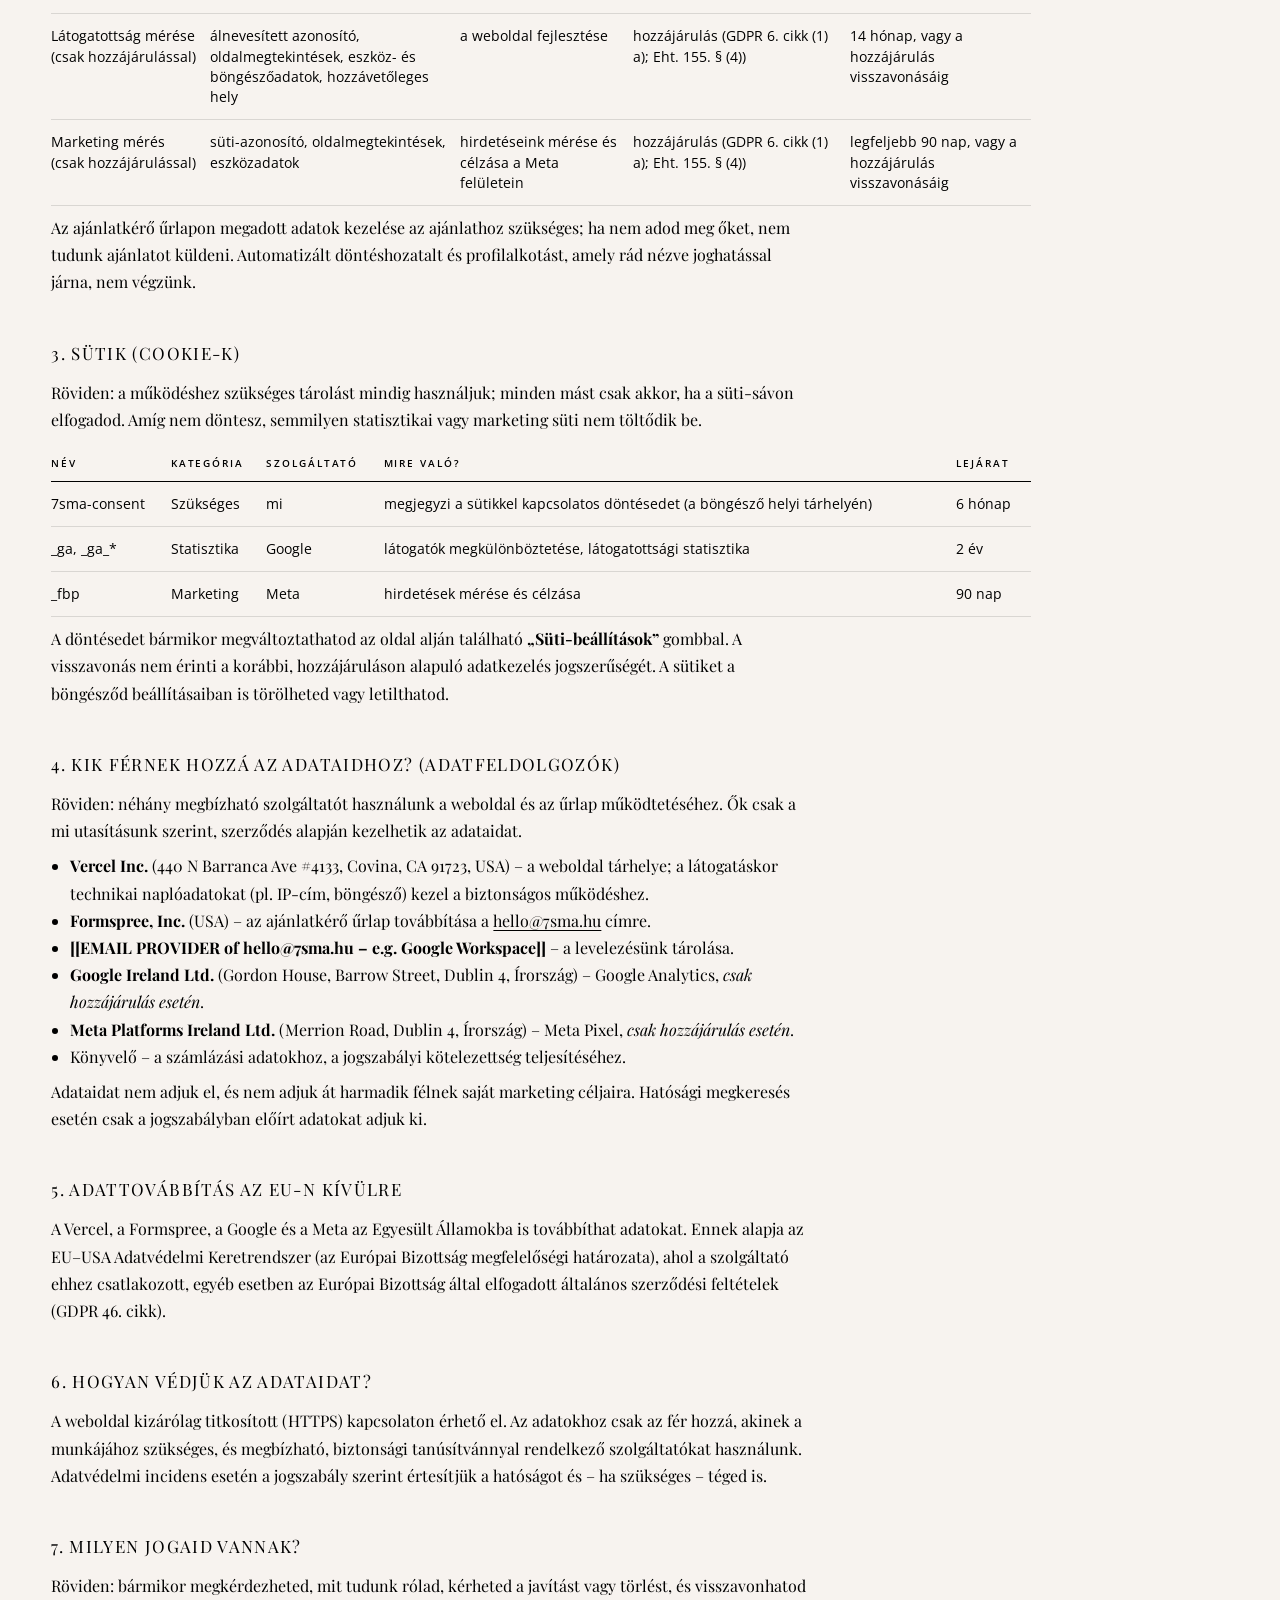
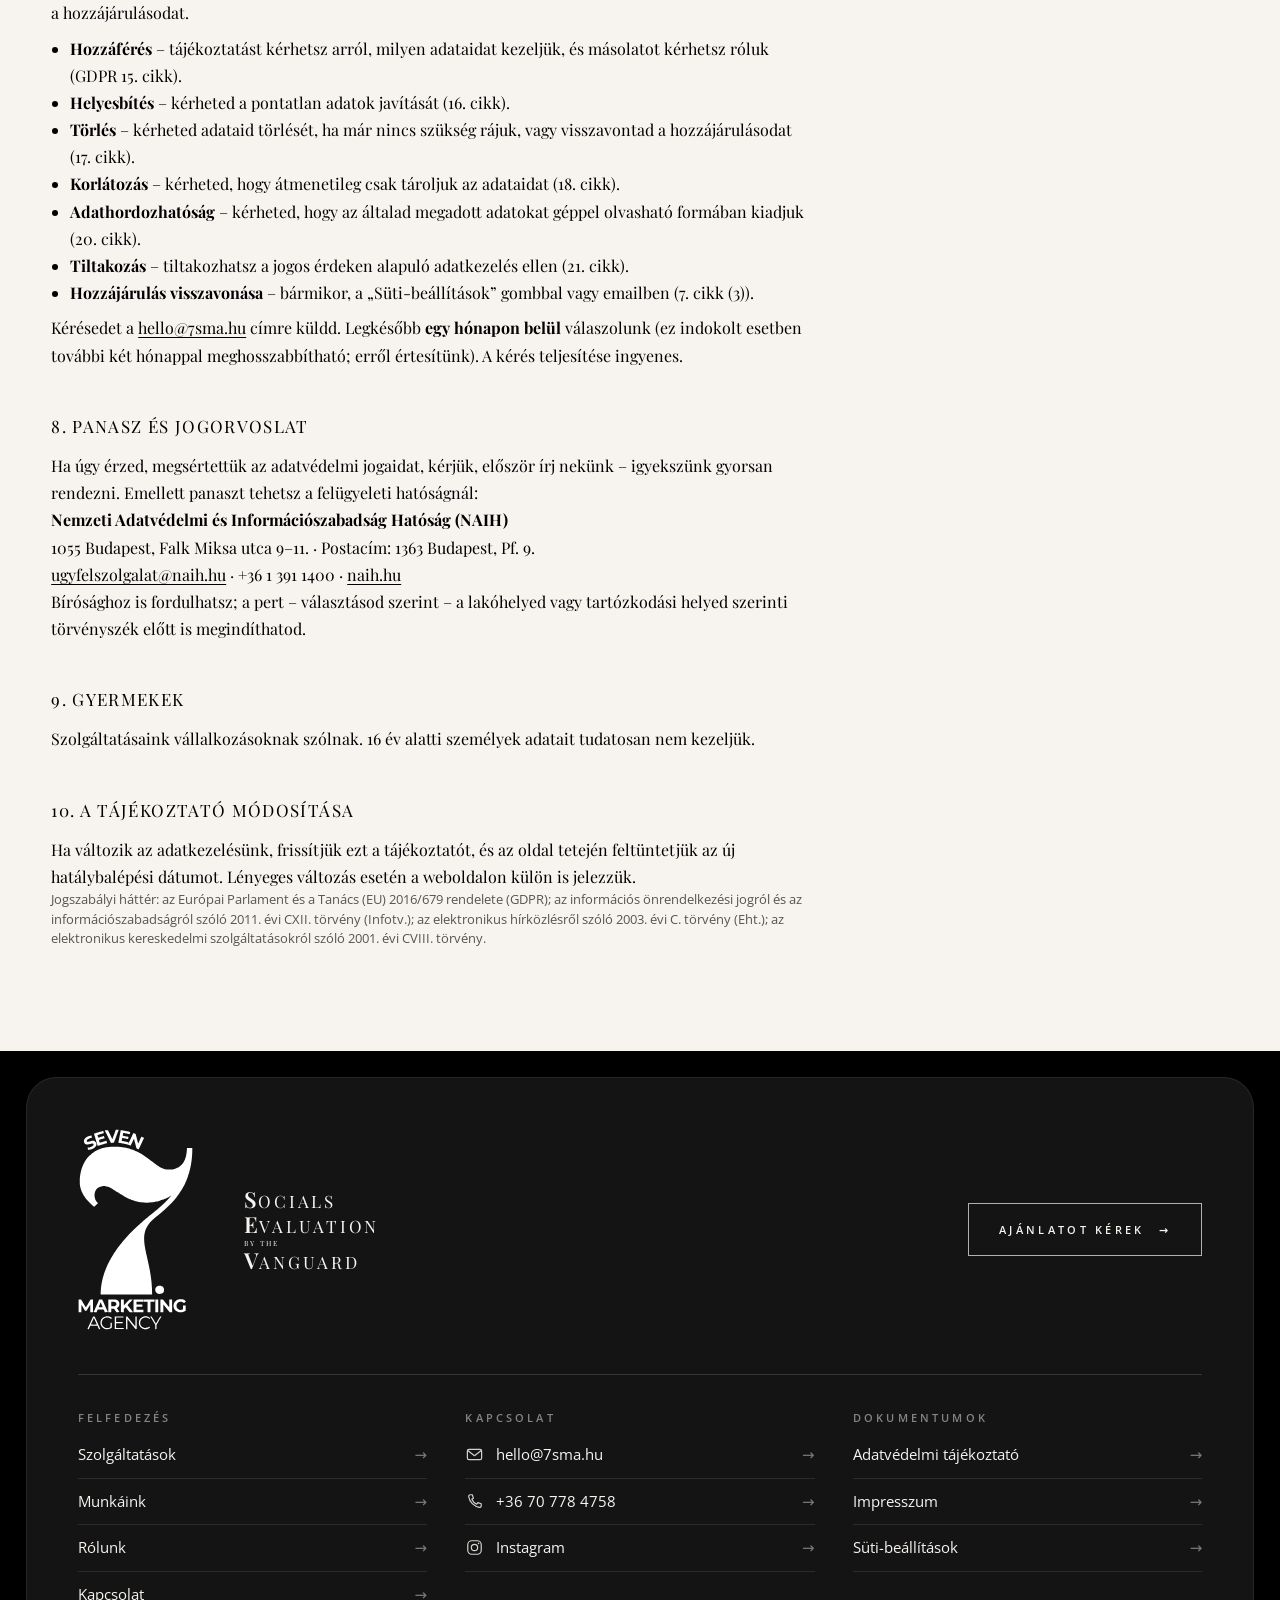
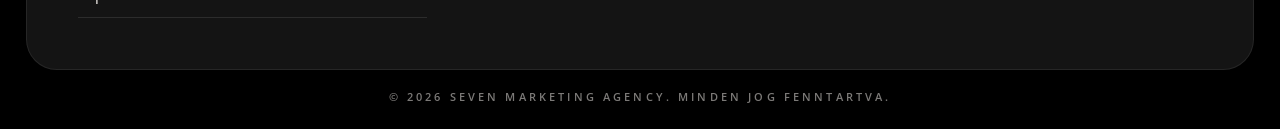
==== commit c4ee4f2a: "Design sample v8: video player, phone mockups, mobile fixes HU hero headline, equaliser sound button" ====
--- a/adatvedelem/index.html
+++ b/adatvedelem/index.html
@@ -10,12 +10,11 @@
 <link rel="preconnect" href="https://fonts.googleapis.com">
 <link rel="preconnect" href="https://fonts.gstatic.com" crossorigin>
 <link href="https://fonts.googleapis.com/css2?family=Instrument+Serif:ital@0;1&family=Open+Sans:wght@400;600&family=Playfair+Display:ital,wght@0,400;0,600;1,400&display=swap" rel="stylesheet">
-<link rel="stylesheet" href="../assets/site.css?v=7e">
+<link rel="stylesheet" href="../assets/site.css?v=8d">
 <link rel="alternate" hreflang="hu" href="../index.html"><link rel="alternate" hreflang="en" href="../en/index.html">
 </head>
 <body>
-<div class="sample-badge" id="badge">Design sample v7 · placeholder text</div>
-<div class="cursor" id="cursor" aria-hidden="true"><svg class="play-i" viewBox="0 0 24 24" fill="currentColor"><path d="M7 4.5v15l13-7.5z"/></svg><svg class="pause" viewBox="0 0 24 24" fill="currentColor"><rect x="6" y="4.5" width="4" height="15"/><rect x="14" y="4.5" width="4" height="15"/></svg></div>
+<div class="sample-badge" id="badge">Design sample v8 · placeholder text</div>
 
 <header class="frame solid" id="frame">
   <a class="brand" href="../index.html" aria-label="Seven Marketing Agency – kezdőlap"><img src="../logo/seven-monogram.svg" alt=""><span class="label">Seven Marketing Agency</span></a>
@@ -36,7 +35,7 @@
   <p class="label mhead">Oldalak</p>
   <nav class="mlist"><a href="../index.html#szolg" style="--k:0"><span class="n">01</span><span class="t">Szolgáltatások</span><span class="ar" aria-hidden="true">→</span></a><a href="../index.html#munkaink" style="--k:1"><span class="n">02</span><span class="t">Munkáink</span><span class="ar" aria-hidden="true">→</span></a><a href="../index.html#rolunk" style="--k:2"><span class="n">03</span><span class="t">Rólunk</span><span class="ar" aria-hidden="true">→</span></a><a href="../kapcsolat/index.html" style="--k:3"><span class="n">04</span><span class="t">Kapcsolat</span><span class="ar" aria-hidden="true">→</span></a></nav>
   <div class="mfoot">
-    <p class="acro acro-sm" aria-label="Socials Evaluation by the Vanguard"><span><b>S</b>ocials</span><span><b>E</b>valuation</span><span class="by">by the</span><span><b>V</b>anguard</span></p>
+    <p class="acro acro-sm acro-line" aria-label="Socials Evaluation by the Vanguard"><span><b>S</b>ocials</span><span><b>E</b>valuation</span><span class="by">by the</span><span><b>V</b>anguard</span></p>
     <div class="mcols label">
       <div><span>Elérhetőség</span><a href="mailto:hello@7sma.hu">hello@7sma.hu</a><a href="tel:+36707784758">+36 70 778 4758</a></div>
       <div><span>Követés</span><a href="https://www.instagram.com/sevmarketingagency/" target="_blank" rel="noopener">Instagram</a></div>
@@ -146,7 +145,7 @@
     </div>
     <div class="fcols">
       <div><h3 class="label">Felfedezés</h3><a href="../index.html#szolg">Szolgáltatások</a><a href="../index.html#munkaink">Munkáink</a><a href="../index.html#rolunk">Rólunk</a><a href="../kapcsolat/index.html">Kapcsolat</a></div>
-      <div><h3 class="label">Kapcsolat</h3><a href="mailto:hello@7sma.hu">hello@7sma.hu</a><a href="tel:+36707784758">+36 70 778 4758</a><a href="https://www.instagram.com/sevmarketingagency/" target="_blank" rel="noopener">@sevmarketingagency</a></div>
+      <div><h3 class="label">Kapcsolat</h3><a class="icl" href="mailto:hello@7sma.hu"><svg class="ic" viewBox="0 0 24 24" fill="none" stroke="currentColor" stroke-width="1.5" stroke-linejoin="round"><rect x="3" y="5.5" width="18" height="13" rx="2"/><path d="M3.5 7l8.5 6.5L20.5 7"/></svg><span>hello@7sma.hu</span></a><a class="icl" href="tel:+36707784758"><svg class="ic" viewBox="0 0 24 24" fill="none" stroke="currentColor" stroke-width="1.5" stroke-linejoin="round"><path d="M6.6 3.5h2.6l1.4 4.3-2 1.4a12 12 0 006.2 6.2l1.4-2 4.3 1.4v2.6a2 2 0 01-2.2 2A16.5 16.5 0 014.6 5.7a2 2 0 012-2.2z"/></svg><span>+36 70 778 4758</span></a><a class="icl" href="https://www.instagram.com/sevmarketingagency/" target="_blank" rel="noopener"><svg class="ic" viewBox="0 0 24 24" fill="none" stroke="currentColor" stroke-width="1.5"><rect x="3.5" y="3.5" width="17" height="17" rx="5"/><circle cx="12" cy="12" r="4"/><circle cx="17.2" cy="6.8" r="1" fill="currentColor" stroke="none"/></svg><span>Instagram</span></a></div>
       <div><h3 class="label">Dokumentumok</h3><a href="../adatvedelem/index.html">Adatvédelmi tájékoztató</a><a href="../impresszum/index.html">Impresszum</a><button type="button" id="cookieOpen">Süti-beállítások</button></div>
     </div>
   </div>
@@ -174,6 +173,6 @@
   </div>
 </div>
 
-<script src="../assets/site.js?v=7e"></script>
+<script src="../assets/site.js?v=8d"></script>
 </body>
 </html>
--- a/assets/site.css
+++ b/assets/site.css
@@ -11,6 +11,7 @@
 *{box-sizing:border-box;margin:0}
 html{background:var(--ink);color:var(--ink);-webkit-font-smoothing:antialiased}
 body{background:var(--ivory)}
+html,body{overflow-x:hidden}@supports (overflow:clip){html,body{overflow-x:clip}}
 body{font-family:var(--serif);font-size:clamp(16px,1.1vw,18px);line-height:1.6;overflow-x:hidden}
 img,video{display:block;max-width:100%}
 a{color:inherit}
@@ -88,6 +89,15 @@
 .acro b{font-weight:600;font-size:1.3em;letter-spacing:.06em}
 .acro .by{font-size:.42em;letter-spacing:.28em;margin:.3em 0 .15em}
 .acro-sm{font-size:17px}
+/* one line (menu), and vertical-on-mobile / one-line-on-desktop (SEV section) */
+.acro-line{display:block;line-height:1.5;font-size:15px;letter-spacing:.1em}
+.acro-line .by{white-space:nowrap}
+.acro-line>span{display:inline;margin-right:.35em}
+.acro-line .by{font-size:.55em;margin:0 .45em 0 0}
+@media (min-width:821px){
+  .acro-flex{display:flex;flex-wrap:wrap;align-items:baseline;column-gap:.5em}
+  .acro-flex .by{margin:0}
+}
 
 /* ---------- motion primitives ---------- */
 .rv{opacity:0;transform:translate3d(0,22px,0);transition:opacity .9s cubic-bezier(.22,1,.36,1),transform 1s cubic-bezier(.22,1,.36,1)}
@@ -131,6 +141,14 @@
 .hero .btn{margin-top:30px;color:#fff;border-color:rgba(255,255,255,.85)}
 .hero .btn::before{background:var(--ivory)}.hero .btn:hover{color:var(--ink)}
 .hero .foot{position:absolute;left:var(--pad);right:var(--pad);bottom:max(26px,env(safe-area-inset-bottom));display:flex;justify-content:space-between;align-items:center;color:#fff;z-index:3}
+.snd{display:inline-flex;align-items:center;gap:12px;height:44px;padding:0 18px 0 16px;border-radius:999px;border:1px solid rgba(255,255,255,.35);background:rgba(255,255,255,.12);backdrop-filter:blur(14px) saturate(1.3);-webkit-backdrop-filter:blur(14px) saturate(1.3);color:#fff;cursor:pointer;font:600 10px/1 var(--sans);letter-spacing:.26em;text-transform:uppercase;transition:background .3s,border-color .3s}
+.snd:hover{background:rgba(255,255,255,.22);border-color:rgba(255,255,255,.6)}
+.eq{display:flex;align-items:flex-end;gap:3px;height:14px}
+.eq i{width:2px;height:3px;border-radius:2px;background:currentColor;transition:height .3s ease}
+.snd[aria-pressed=true] .eq i{animation:eq 1s ease-in-out infinite alternate}
+.snd[aria-pressed=true] .eq i:nth-child(2){animation-delay:-.4s;animation-duration:.8s}.snd[aria-pressed=true] .eq i:nth-child(3){animation-delay:-.7s;animation-duration:1.1s}.snd[aria-pressed=true] .eq i:nth-child(4){animation-delay:-.2s;animation-duration:.9s}
+@keyframes eq{0%{height:3px}100%{height:14px}}
+@media (prefers-reduced-motion:reduce){.snd[aria-pressed=true] .eq i{animation:none;height:10px}}
 .icon-btn{width:44px;height:44px;border-radius:50%;border:1px solid rgba(255,255,255,.75);background:rgba(0,0,0,.15);backdrop-filter:blur(4px);-webkit-backdrop-filter:blur(4px);display:inline-flex;align-items:center;justify-content:center;cursor:pointer;color:#fff;padding:0;transition:background .3s,transform .4s var(--ease)}
 .icon-btn:hover{background:rgba(255,255,255,.2);transform:scale(1.06)}
 .icon-btn svg{width:18px;height:18px}
@@ -161,70 +179,93 @@
 @media (max-width:820px){.svc{grid-template-columns:48px 1fr;gap:8px 14px}.svc p{grid-column:2}.svc .arrow,.svc .polaroid{display:none}}
 
 /* ---------- 4 selected work ---------- */
-.work{padding:var(--gap) var(--pad) clamp(56px,7vw,110px)}
+.work{padding:var(--gap) var(--pad) clamp(48px,6vw,96px)}
 .work .sec-head{margin-bottom:clamp(36px,4vw,64px)}
 .project{display:grid;grid-template-columns:repeat(12,1fr);column-gap:16px;row-gap:20px;margin-bottom:clamp(64px,8vw,120px)}
 .meta{display:grid;grid-template-columns:auto minmax(0,1fr);gap:6px 24px;align-items:baseline;align-content:start}
 .meta .pn{grid-column:1/-1;font-family:var(--display);font-weight:400;text-transform:uppercase;font-size:clamp(34px,3.6vw,58px);line-height:.95;margin-bottom:14px}
 .meta .idx{grid-column:1/-1;margin-bottom:10px}
 .meta .desc{grid-column:1/-1;margin-top:14px;max-width:38ch}
-.vid{position:relative;cursor:none;background:#111}
+.vid{position:relative;background:#111;overflow:hidden}
 .vid video{width:100%;height:100%;object-fit:cover}
-.vid .play{position:absolute;left:50%;top:50%;width:64px;height:64px;margin:-32px 0 0 -32px;border-radius:50%;border:1px solid rgba(255,255,255,.85);background:rgba(0,0,0,.18);backdrop-filter:blur(4px);transition:opacity .4s,transform .5s var(--ease);pointer-events:none;z-index:2}
-.vid .play::after{content:"";position:absolute;left:25px;top:20px;border-left:16px solid #fff;border-top:11px solid transparent;border-bottom:11px solid transparent}
-.vid.playing .play{opacity:0;transform:scale(.7)}
-.vid::after{content:"";position:absolute;inset:0;background:rgba(0,0,0,.12);transition:opacity .4s;pointer-events:none}.vid.playing::after{opacity:0}
-@media (hover:hover){.vid:hover .play{opacity:0}}
+.vid::after{content:"";position:absolute;inset:0;background:rgba(0,0,0,.14);transition:opacity .4s;pointer-events:none}
+.vid.playing::after{opacity:0}
+.vid .play{position:absolute;left:50%;top:50%;width:68px;height:68px;margin:-34px 0 0 -34px;border-radius:50%;border:0;background:rgba(247,243,239,.92);color:var(--ink);display:flex;align-items:center;justify-content:center;cursor:pointer;z-index:4;
+  box-shadow:0 10px 30px -10px rgba(0,0,0,.5);transition:opacity .35s ease,transform .5s var(--ease)}
+.vid .play svg{width:24px;height:24px;margin-left:3px}
+.vid .play:hover{transform:scale(1.07)}
+.vid.started .play{opacity:0;transform:scale(.8);pointer-events:none}
+/* control bar: play/pause · time · scrub · sound · full screen */
+.ctl{position:absolute;left:0;right:0;bottom:0;z-index:5;display:flex;align-items:center;gap:10px;padding:28px 14px 12px;color:#fff;
+  background:linear-gradient(180deg,transparent,rgba(0,0,0,.55));opacity:0;transform:translateY(6px);transition:opacity .35s ease,transform .45s var(--ease);pointer-events:none}
+.vid.started .ctl{opacity:1;transform:none;pointer-events:auto}
+@media (hover:hover){.vid.started.playing:not(:hover) .ctl{opacity:0;transform:translateY(6px)}}
+.ctl button{flex:none;width:32px;height:32px;border:0;border-radius:50%;background:none;color:inherit;display:flex;align-items:center;justify-content:center;cursor:pointer;padding:0;transition:background .25s}
+.ctl button:hover{background:rgba(255,255,255,.16)}
+.ctl svg{width:19px;height:19px}
+.ctl .i-pause,.vid.playing .ctl .i-play{display:none}.vid.playing .ctl .i-pause{display:block}
+.ctl .i-muted,.vid.muted .ctl .i-vol{display:none}.vid.muted .ctl .i-muted{display:block}
+.c-time{font:600 11px/1 var(--sans);letter-spacing:.06em;min-width:32px;font-variant-numeric:tabular-nums}
+.c-seek{flex:1;min-width:40px;height:20px;margin:0;background:none;-webkit-appearance:none;appearance:none;cursor:pointer;--p:0%}
+.c-seek::-webkit-slider-runnable-track{height:3px;border-radius:3px;background:linear-gradient(#fff,#fff) 0/var(--p) 100% no-repeat,rgba(255,255,255,.3)}
+.c-seek::-moz-range-track{height:3px;border-radius:3px;background:rgba(255,255,255,.3)}
+.c-seek::-moz-range-progress{height:3px;border-radius:3px;background:#fff}
+.c-seek::-webkit-slider-thumb{-webkit-appearance:none;width:13px;height:13px;border-radius:50%;background:#fff;margin-top:-5px;box-shadow:0 1px 4px rgba(0,0,0,.4)}
+.c-seek::-moz-range-thumb{width:13px;height:13px;border:0;border-radius:50%;background:#fff}
 .p-a .vid{grid-column:1/9;aspect-ratio:16/9}
 .p-a .meta{grid-column:9/13;padding-top:8px}
-/* reels: carousel on a black band (after esdcontent.com) — active reel in a phone frame, neighbours peek */
-.reels-band{background:var(--ink);color:var(--ivory);padding:clamp(56px,7vw,100px) 0 clamp(48px,6vw,80px);overflow:hidden}
-.rb-head{display:grid;grid-template-columns:1fr auto 1fr;gap:20px;align-items:baseline;padding:0 var(--pad) clamp(30px,4vw,56px)}
+/* reels: carousel (after esdcontent.com) — reels in realistic phones, neighbours peek */
+.reels-band{padding:0 0 clamp(56px,7vw,110px);overflow:hidden}
+.rb-head{display:grid;grid-template-columns:1fr auto 1fr;gap:20px;align-items:baseline;padding:0 var(--pad) clamp(28px,3vw,44px)}
 .rb-head p{text-align:center;font-size:clamp(17px,1.4vw,21px)}
-.rb-head .label:last-child{justify-self:end;opacity:.7}
+.rb-head .label:last-child{justify-self:end;opacity:.6}
 .rc{outline:none;touch-action:pan-y;user-select:none;-webkit-user-select:none}
-.rc-stage{position:relative;height:min(74vh,640px);max-height:calc((100vw - 2*var(--pad)) * 1.6)}
-.rc-card{position:absolute;top:0;left:50%;height:100%;aspect-ratio:9/16;transform:translateX(calc(-50% + var(--d) * 74%)) scale(var(--s));opacity:var(--o);z-index:var(--z);
-  transition:transform .75s cubic-bezier(.22,1,.36,1),opacity .6s ease;cursor:pointer}
+.rc-stage{position:relative;height:min(80vh,740px)}
+.rc-card{position:absolute;top:0;left:50%;height:100%;aspect-ratio:9/19.3;container-type:inline-size;
+  transform:translateX(calc(-50% + var(--d) * 108%)) scale(var(--s));opacity:var(--o);z-index:var(--z);transition:transform .75s cubic-bezier(.22,1,.36,1),opacity .6s ease;cursor:pointer}
 .rc.dragging .rc-card{transition:none}
-.rc-card .vid{height:100%;border-radius:clamp(22px,2.6vw,34px);overflow:hidden;border:clamp(5px,.6vw,8px) solid #1b1b1b;box-shadow:0 0 0 1px rgba(255,255,255,.14),0 40px 80px -30px rgba(0,0,0,.8);cursor:none}
-.rc-card .vid::before{content:"";position:absolute;top:10px;left:50%;width:30%;height:18px;margin-left:-15%;border-radius:20px;background:#0b0b0b;z-index:3;opacity:var(--notch,1)}
-.rc-card:not(.on) .vid{pointer-events:none}
+/* phone: titanium frame, side buttons, dynamic island, status bar, home indicator */
+.phone{position:relative;height:100%;border-radius:15.5cqw;padding:3.1cqw;background:linear-gradient(145deg,#4a4a4f,#1d1d20 38%,#2c2c30 62%,#55555a);
+  box-shadow:inset 0 0 0 .5cqw #0c0c0d,inset 0 0 0 .9cqw rgba(255,255,255,.08),0 40px 70px -30px rgba(0,0,0,.55),0 12px 24px -12px rgba(0,0,0,.35)}
+.phone::before,.phone::after{content:"";position:absolute;width:1.2cqw;border-radius:1cqw;background:linear-gradient(90deg,#2a2a2d,#5a5a5f)}
+.phone::before{left:-1cqw;top:19%;height:7%;box-shadow:0 9.5cqw 0 #3a3a3e,0 21cqw 0 #3a3a3e}
+.phone::after{right:-1cqw;top:27%;height:12%}
+.phone .screen{position:absolute;inset:3.1cqw;border-radius:12.6cqw;overflow:hidden;background:#000;isolation:isolate}
+.phone .island{position:absolute;top:2.6cqw;left:50%;width:31cqw;height:9cqw;margin-left:-15.5cqw;border-radius:9cqw;background:#000;z-index:6}
+.phone .sbar{position:absolute;top:0;left:0;right:0;height:14cqw;display:flex;justify-content:space-between;align-items:center;padding:0 8.5cqw 0 10cqw;color:#fff;font:600 4.6cqw/1 var(--sans);letter-spacing:0;z-index:5;
+  background:linear-gradient(180deg,rgba(0,0,0,.35),transparent);pointer-events:none}
+.phone .si{display:flex;gap:1.6cqw;align-items:center}
+.phone .si svg{height:3.4cqw;width:auto}
+.phone .homebar{position:absolute;bottom:2.2cqw;left:50%;width:36cqw;height:1.4cqw;margin-left:-18cqw;border-radius:2cqw;background:rgba(255,255,255,.85);z-index:6;pointer-events:none}
+.phone .play{width:18cqw;height:18cqw;margin:-9cqw 0 0 -9cqw}.phone .play svg{width:7cqw;height:7cqw}
+.phone .ctl{padding:10cqw 3.5cqw 7.5cqw;gap:1.5cqw}
+.phone .ctl button{width:9.5cqw;height:9.5cqw}.phone .ctl svg{width:5.6cqw;height:5.6cqw}
+.phone .c-time{font-size:3.6cqw;min-width:0}
+.rc-card:not(.on) .screen{pointer-events:none}
 .rc-card:not(.on) .play{opacity:0}
-.rc-ctrl{display:flex;justify-content:center;align-items:center;gap:22px;margin-top:28px}
-.rc-ctrl .arr{width:46px;height:46px;border-radius:50%;border:1px solid rgba(247,243,239,.45);background:none;color:var(--ivory);cursor:pointer;font:17px var(--sans);transition:background .3s,color .3s}
-.rc-ctrl .arr:hover{background:var(--ivory);color:var(--ink)}
+.rc-ctrl{display:flex;justify-content:center;align-items:center;gap:22px;margin-top:30px}
+.rc-ctrl .arr{width:46px;height:46px;border-radius:50%;border:1px solid var(--ink);background:none;color:var(--ink);cursor:pointer;font:17px var(--sans);transition:background .3s,color .3s}
+.rc-ctrl .arr:hover{background:var(--ink);color:var(--ivory)}
 .rc-ctrl .dots{display:flex;gap:10px}
-.rc-ctrl .dots button{width:8px;height:8px;border-radius:50%;border:1px solid var(--ivory);background:none;padding:0;cursor:pointer;transition:background .3s,transform .3s}
-.rc-ctrl .dots button.on{background:var(--ivory);transform:scale(1.25)}
+.rc-ctrl .dots button{width:8px;height:8px;border-radius:50%;border:1px solid var(--ink);background:none;padding:0;cursor:pointer;transition:background .3s,transform .3s}
+.rc-ctrl .dots button.on{background:var(--ink);transform:scale(1.25)}
 @media (max-width:820px){.rb-head{grid-template-columns:1fr auto}.rb-head p{grid-column:1/-1;grid-row:2;text-align:left}
-  .rc-stage{height:auto;aspect-ratio:auto;height:calc((100vw - 120px) * 16 / 9);max-height:none}
-  .rc-card{transform:translateX(calc(-50% + var(--d) * 84%)) scale(var(--s))}}
-
-/* photos: all frames — grid on desktop, swipe strip on mobile */
-.photos{padding:clamp(56px,7vw,110px) var(--pad) 0}
-.ph-head{display:grid;grid-template-columns:auto 1fr auto;gap:12px 24px;align-items:baseline;margin-bottom:clamp(24px,3vw,40px)}
-.ph-head .pn{font-family:var(--display);font-weight:400;text-transform:uppercase;font-size:clamp(30px,3.2vw,52px);line-height:.95}
-.gal{display:grid;grid-template-columns:repeat(4,1fr);gap:16px}
-.gal figure{overflow:hidden;background:#ddd}
-.gal img{width:100%;height:100%;object-fit:cover;transition:transform 1.2s cubic-bezier(.22,1,.36,1)}
-.gal figure:hover img{transform:scale(1.04)}
-.gal .g1,.gal .g2{grid-column:span 2;aspect-ratio:3/2}
-.gal .g3,.gal .g4,.gal .g5,.gal .g6{aspect-ratio:2/3}
-.gal-hint{display:none}
+  .rc-stage{height:calc(66vw * 19.3 / 9);max-height:none}
+  .rc-card{transform:translateX(calc(-50% + var(--d) * 92%)) scale(var(--s))}}
+
+/* photos: two frames — both visible on mobile too */
+.photos{padding:0 var(--pad) clamp(56px,7vw,110px);display:grid;grid-template-columns:repeat(12,1fr);column-gap:16px;row-gap:16px}
+.photos .big{grid-column:1/8}
+.photos .big img{width:100%;aspect-ratio:3/2;object-fit:cover}
+.photos .tall{grid-column:8/11;align-self:end}
+.photos .tall img{width:100%;aspect-ratio:2/3;object-fit:cover}
+.photos .meta{grid-column:11/13;align-self:end}
+.photos .pn{font-size:clamp(26px,2.4vw,38px)}
 @media (max-width:820px){
-  .ph-head{grid-template-columns:1fr auto}.ph-head .pn{grid-column:1/-1;grid-row:2}
-  .gal{display:flex;gap:10px;overflow-x:auto;scroll-snap-type:x mandatory;margin:0 calc(var(--pad) * -1);padding:0 var(--pad);scroll-padding:0 var(--pad);scrollbar-width:none;-webkit-overflow-scrolling:touch}
-  .gal::-webkit-scrollbar{display:none}
-  .gal figure,.gal .g1,.gal .g2,.gal .g3,.gal .g4,.gal .g5,.gal .g6{flex:0 0 78vw;aspect-ratio:4/5;scroll-snap-align:start}
-  .gal-hint{display:block;margin-top:14px;opacity:.55}
-}
-.all-work{display:flex;justify-content:center;margin-top:-20px}
-.btn{display:inline-flex;gap:14px;align-items:center;font:600 11px/1 var(--sans);letter-spacing:.3em;text-transform:uppercase;text-decoration:none;padding:20px 30px;border:1px solid var(--ink);position:relative;overflow:hidden;isolation:isolate;transition:color .5s var(--ease)}
-.btn::before{content:"";position:absolute;inset:0;background:var(--ink);transform:translateY(101%);transition:transform .5s var(--ease);z-index:-1}
-.btn:hover{color:var(--ivory)}.btn:hover::before{transform:none}
-@media (max-width:980px){.project>*{grid-column:1/-1!important}}
-.work .project:last-child{margin-bottom:0}
+  .photos .big{grid-column:1/-1}
+  .photos .tall{grid-column:1/7;align-self:start}
+  .photos .meta{grid-column:7/-1;align-self:end;padding-left:4px}
+}
 
 /* ---------- 5 founder split spread ---------- */
 .spread{display:grid;grid-template-columns:1fr 1.15fr 1fr;min-height:92svh;margin-top:var(--gap)}
@@ -240,19 +281,25 @@
 .fq .o{left:-.08em;top:-.32em}.fq .c{right:-.08em;bottom:-.72em}
 .spread .center .polaroid{position:absolute;right:-56px;bottom:8%;--r:5deg;width:clamp(130px,12vw,180px);z-index:2}
 @media (max-width:820px){
-  .spread{grid-template-columns:1fr;min-height:0}
-  .spread .side{display:none}
-  .spread .center{padding:20px var(--pad) 0}
-  .fq{margin-top:34px;padding:0 30px}
-  .spread .center .polaroid{position:relative;right:auto;bottom:auto;margin:56px auto 0;--r:-3deg;width:200px}
-}
-
-/* ---------- 6 SEV, stacked as in the post ---------- */
-.sev{margin:var(--gap) var(--pad) 0;padding:clamp(36px,4vw,56px) 0;border-top:1px solid var(--ink);border-bottom:1px solid var(--ink);display:grid;grid-template-columns:auto 1fr;gap:clamp(28px,6vw,110px);align-items:end}
-.sev .label{margin-bottom:20px;opacity:.6}
-.sev .local{margin-top:22px;font-family:var(--serif);text-transform:uppercase;letter-spacing:.14em;font-size:clamp(13px,1vw,15px);line-height:1.5;max-width:22em}
+  .spread{grid-template-columns:1fr;min-height:100svh;position:relative;isolation:isolate}
+  .spread .side:first-child{position:absolute;inset:0;z-index:-1}
+  .spread .side:first-child::after{content:"";position:absolute;inset:0;background:linear-gradient(180deg,rgba(0,0,0,.25) 0%,rgba(0,0,0,.55) 45%,rgba(0,0,0,.82) 100%)}
+  .spread .side:last-child,.spread .center .polaroid{display:none}
+  .spread .center{background:none;color:#fff;justify-content:flex-end;padding:120px var(--pad) 64px}
+  .spread .m7{filter:invert(1);height:42px;margin-bottom:26px}
+  .spread .name{color:#fff}
+  .fq{margin-top:30px;padding:0 30px}
+  .fq .qm{color:#fff}
+}
+
+/* ---------- 6 SEV: vertical on mobile, one line on desktop ---------- */
+.sev{margin:var(--gap) var(--pad) 0;padding:clamp(36px,4vw,56px) 0;border-top:1px solid var(--ink);border-bottom:1px solid var(--ink)}
+.sev>.label{margin-bottom:22px;opacity:.6}
+.sev .acro{font-size:clamp(24px,2.55vw,42px)}
+.sev-bottom{display:grid;grid-template-columns:auto 1fr;gap:clamp(24px,6vw,110px);align-items:start;margin-top:clamp(22px,2.4vw,34px)}
+.sev .local{font-family:var(--serif);text-transform:uppercase;letter-spacing:.14em;font-size:clamp(13px,1vw,15px);line-height:1.5;max-width:22em}
 .sev p.txt{max-width:52ch;font-size:clamp(18px,1.5vw,22px)}
-@media (max-width:820px){.sev{grid-template-columns:1fr;margin-top:64px}.sev .acro{font-size:clamp(30px,9vw,44px)}}
+@media (max-width:820px){.sev{margin-top:64px}.sev .acro{font-size:clamp(30px,9vw,44px)}.sev-bottom{grid-template-columns:1fr}}
 
 /* ---------- 7 testimonials: swipeable (trackpad, touch, drag, arrow keys, dots) ---------- */
 .testi{background:var(--sky);margin-top:var(--gap);padding:clamp(64px,8vw,110px) 0;text-align:center;overflow:hidden;overscroll-behavior-x:contain;touch-action:pan-y;user-select:none;cursor:grab}
@@ -309,6 +356,9 @@
 .fcols a::after,.fcols button::after{content:"→";opacity:.45;transition:transform .4s var(--ease),opacity .3s}
 .fcols a:hover,.fcols button:hover{padding-left:6px}
 .fcols a:hover::after,.fcols button:hover::after{opacity:1;transform:translateX(4px)}
+.fcols a.icl{justify-content:flex-start;gap:12px}
+.fcols a.icl::after{margin-left:auto}
+.fcols .ic{width:19px;height:19px;flex:none;opacity:.85}
 .fbottom{text-align:center;opacity:.5;padding:18px 0 4px;line-height:1.8}
 @media (max-width:820px){
   .ftop{grid-template-columns:auto 1fr;align-items:center;gap:24px 28px}
@@ -416,3 +466,19 @@
 .legal-doc{max-width:980px}
 .legal-doc>p,.legal-doc>ul,.legal-doc>h2{max-width:760px}
 @media (max-width:820px){.ptable thead{display:none}.ptable tr{display:block;border-bottom:1px solid var(--ink);padding:10px 0}.ptable td{display:block;border:0;padding:3px 0}.ptable td:first-child{font-weight:600}}
+
+/* full screen players */
+.vid:fullscreen{background:#000}.vid:fullscreen video{object-fit:contain}
+.vid:-webkit-full-screen{background:#000}.vid:-webkit-full-screen video{object-fit:contain}
+.phone .screen:fullscreen{border-radius:0}
+.phone .screen:fullscreen .sbar,.phone .screen:fullscreen .island,.phone .screen:fullscreen .homebar{display:none}
+.phone .screen:fullscreen .ctl{padding:40px 24px 24px;gap:12px}
+.phone .screen:fullscreen .ctl button{width:40px;height:40px}.phone .screen:fullscreen .ctl svg{width:22px;height:22px}
+.phone .screen:fullscreen .c-time{font-size:12px}
+
+/* ---------- buttons ---------- */
+.btn{display:inline-flex;gap:14px;align-items:center;font:600 11px/1 var(--sans);letter-spacing:.3em;text-transform:uppercase;text-decoration:none;padding:20px 30px;border:1px solid var(--ink);position:relative;overflow:hidden;isolation:isolate;transition:color .5s var(--ease)}
+.btn::before{content:"";position:absolute;inset:0;background:var(--ink);transform:translateY(101%);transition:transform .5s var(--ease);z-index:-1}
+.btn:hover{color:var(--ivory)}.btn:hover::before{transform:none}
+.hero .btn{color:#fff;border-color:rgba(255,255,255,.85)}.hero .btn::before{background:var(--ivory)}.hero .btn:hover{color:var(--ink)}
+.btn-light{color:var(--ivory);border-color:rgba(247,243,239,.7)}.btn-light::before{background:var(--ivory)}.btn-light:hover{color:var(--ink)}
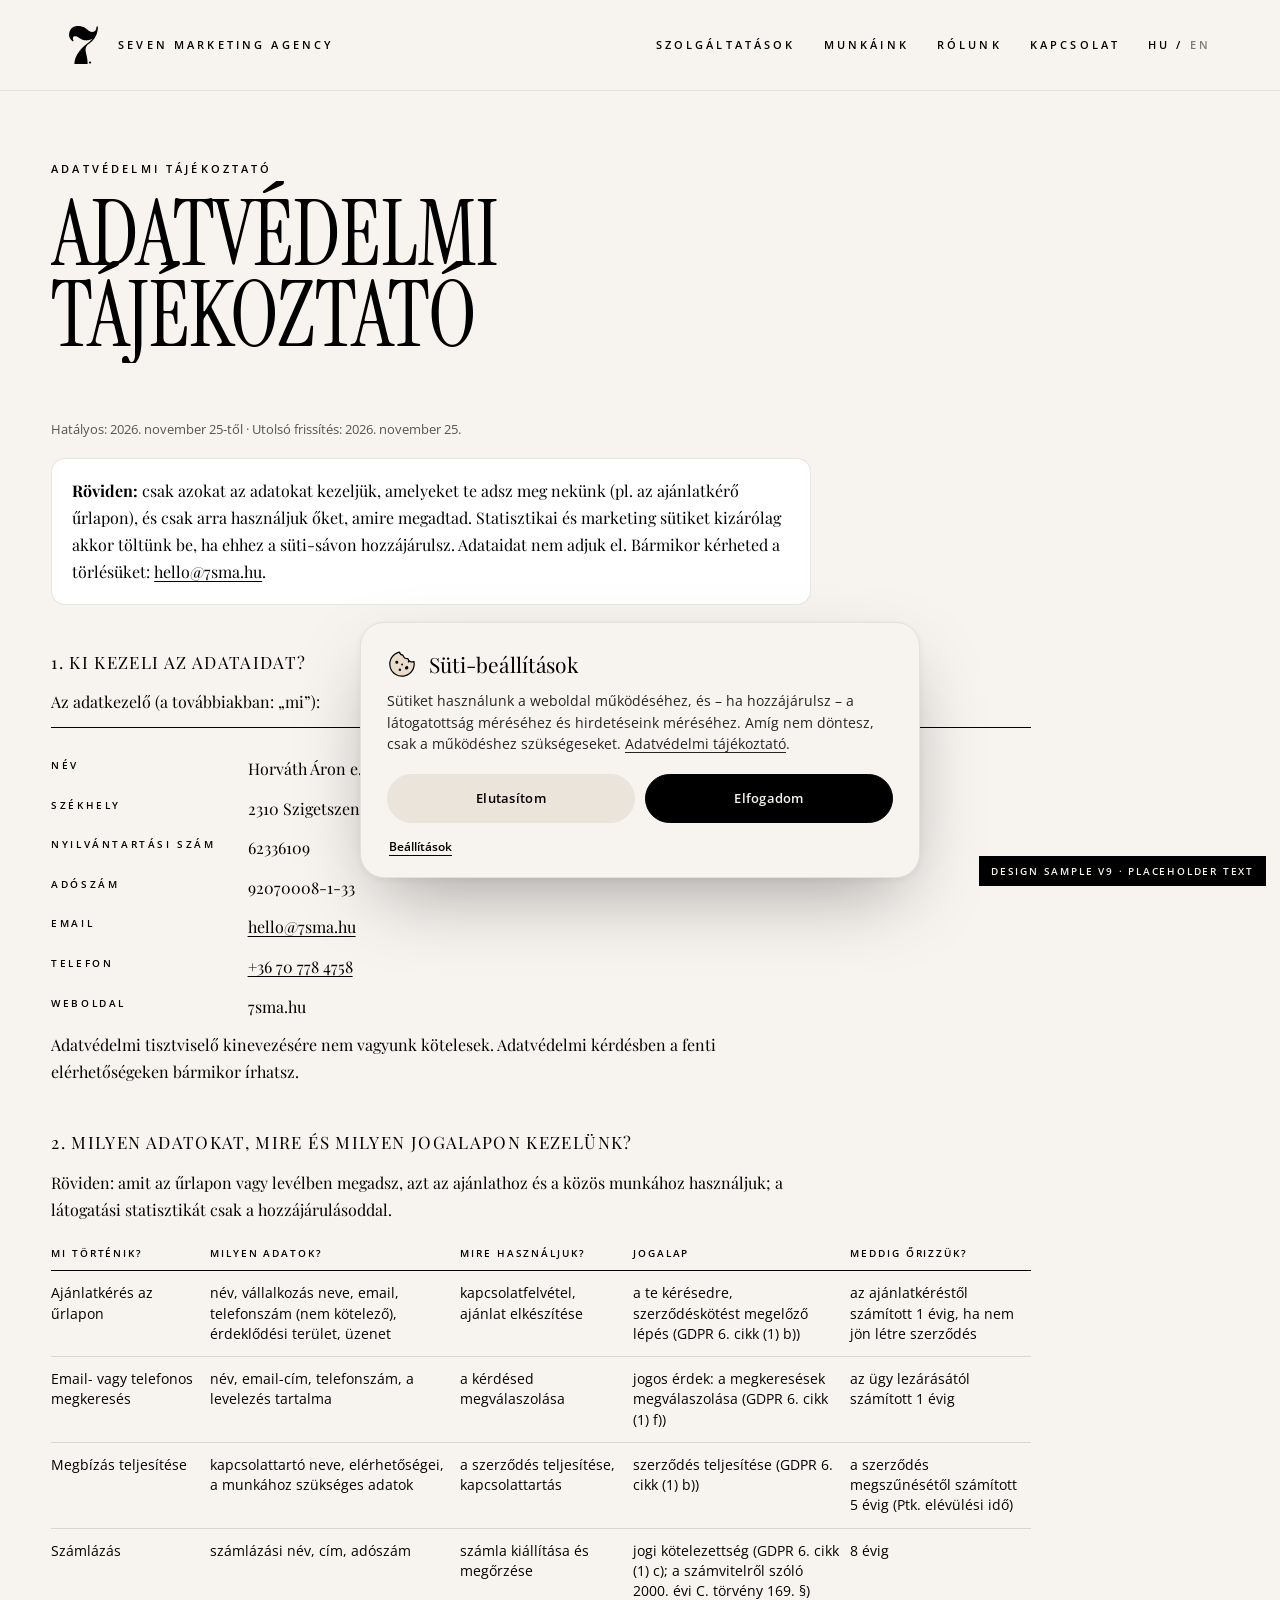
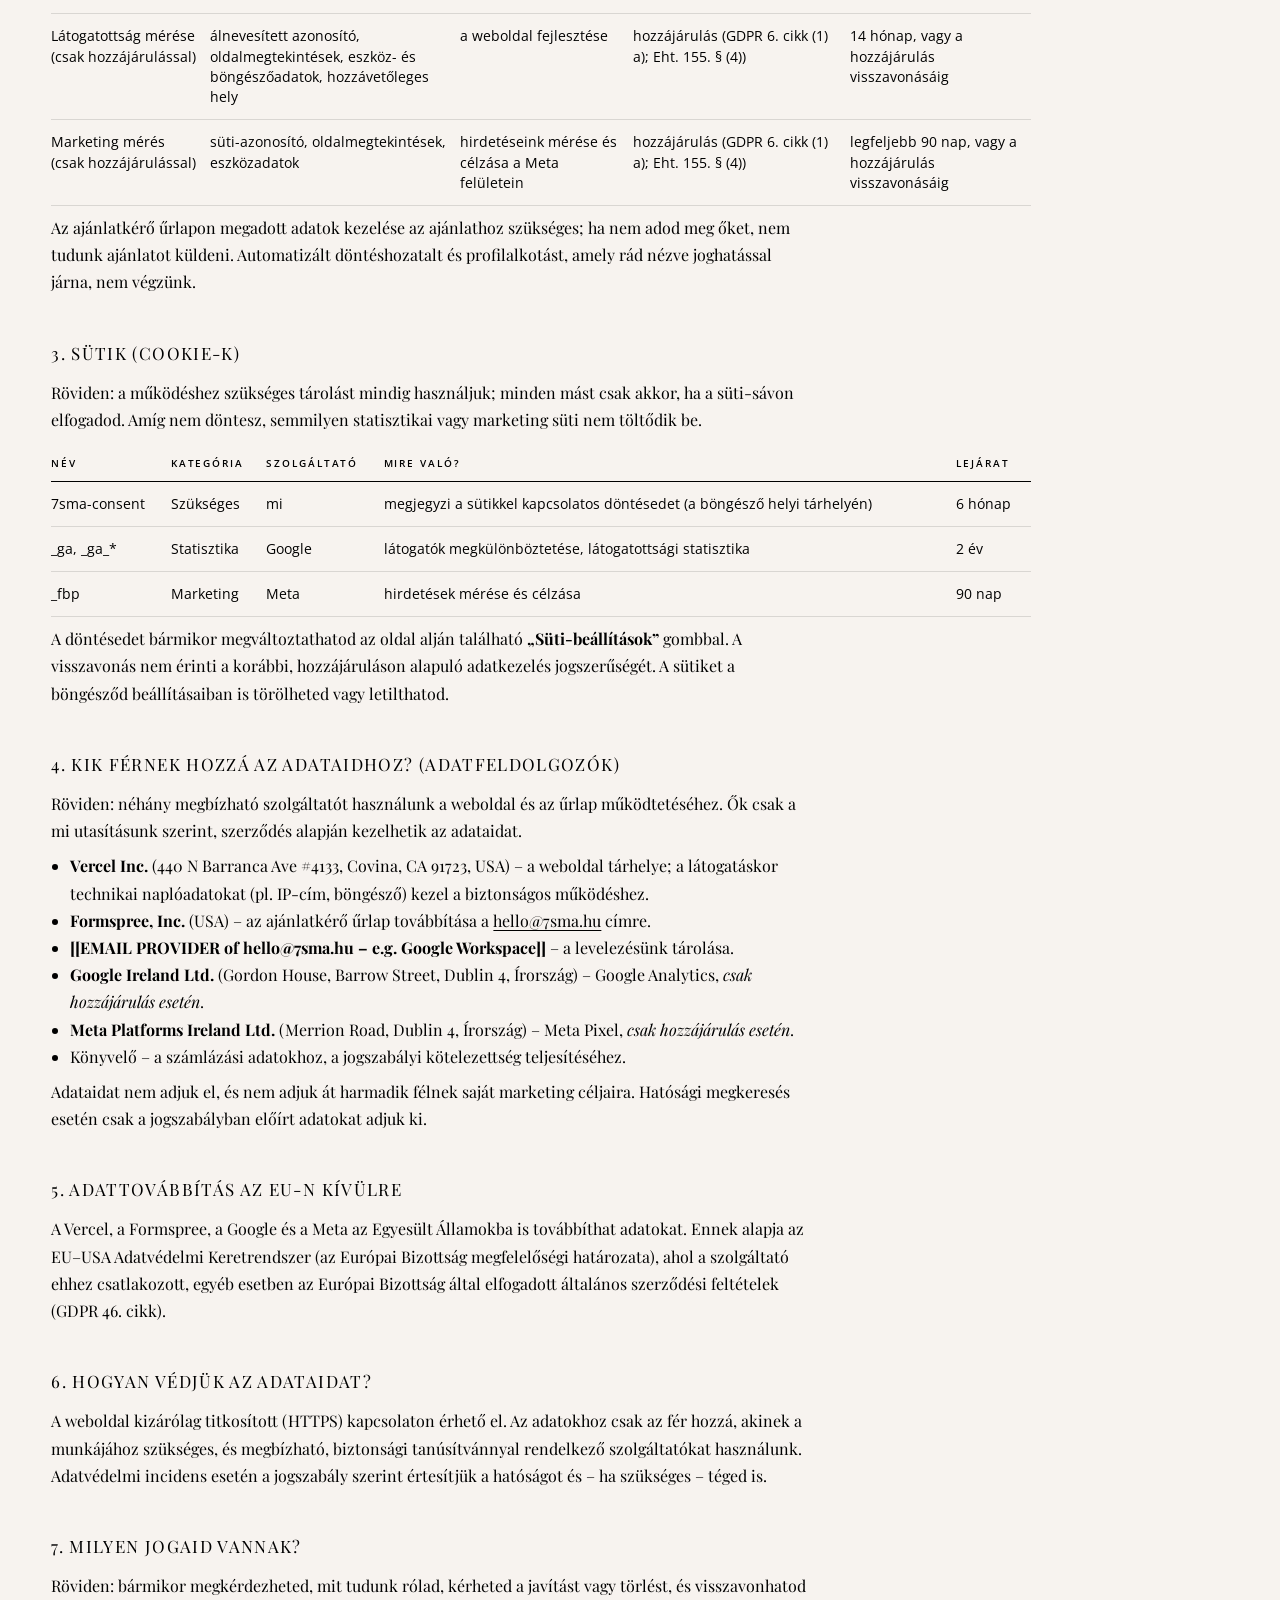
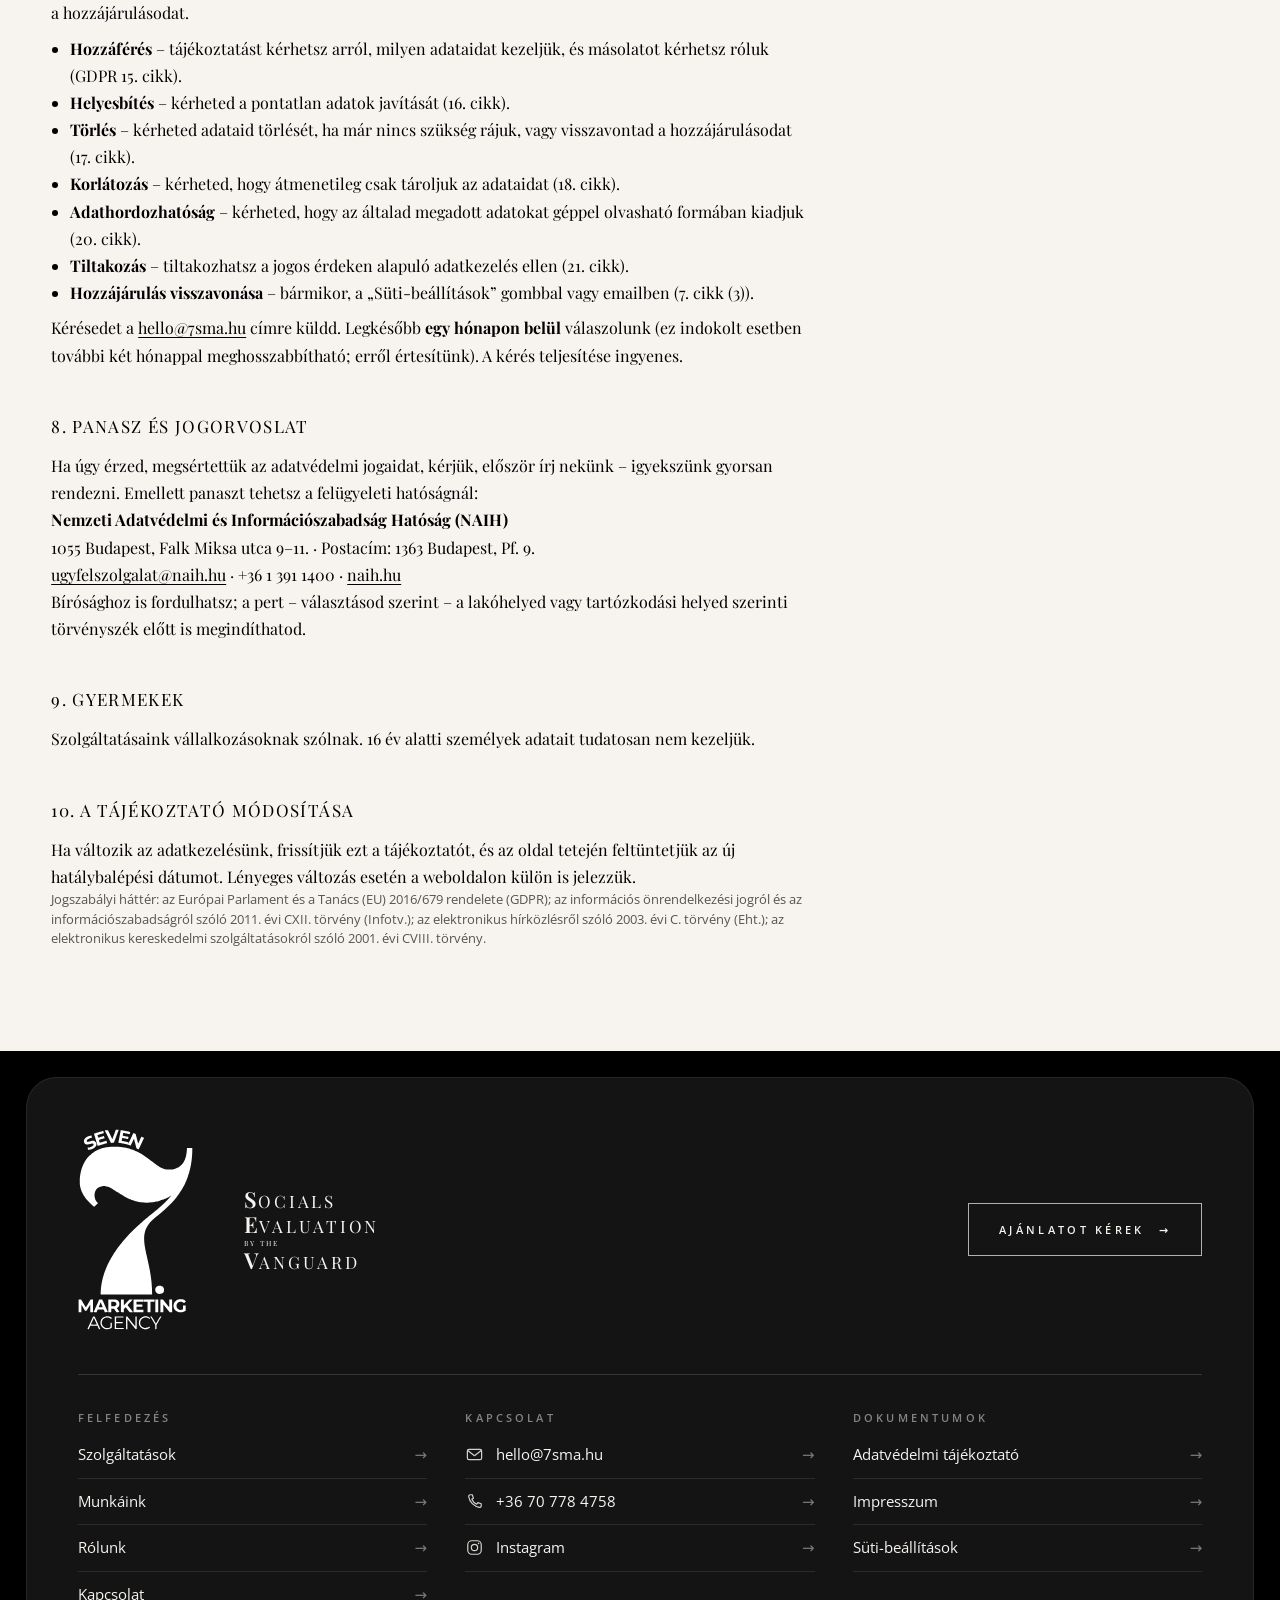
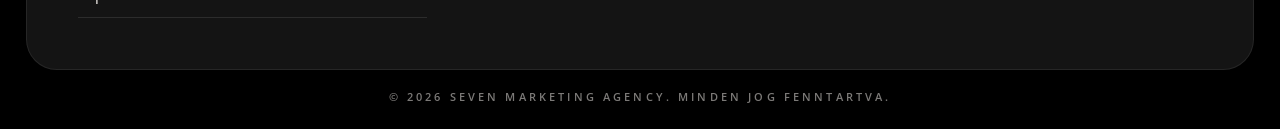
==== commit 5a4e57b9: "Design sample v9: mobile work layout, realistic phones, desktop spacing Fix stacked project details " ====
--- a/adatvedelem/index.html
+++ b/adatvedelem/index.html
@@ -10,11 +10,11 @@
 <link rel="preconnect" href="https://fonts.googleapis.com">
 <link rel="preconnect" href="https://fonts.gstatic.com" crossorigin>
 <link href="https://fonts.googleapis.com/css2?family=Instrument+Serif:ital@0;1&family=Open+Sans:wght@400;600&family=Playfair+Display:ital,wght@0,400;0,600;1,400&display=swap" rel="stylesheet">
-<link rel="stylesheet" href="../assets/site.css?v=8d">
+<link rel="stylesheet" href="../assets/site.css?v=9">
 <link rel="alternate" hreflang="hu" href="../index.html"><link rel="alternate" hreflang="en" href="../en/index.html">
 </head>
 <body>
-<div class="sample-badge" id="badge">Design sample v8 · placeholder text</div>
+<div class="sample-badge" id="badge">Design sample v9 · placeholder text</div>
 
 <header class="frame solid" id="frame">
   <a class="brand" href="../index.html" aria-label="Seven Marketing Agency – kezdőlap"><img src="../logo/seven-monogram.svg" alt=""><span class="label">Seven Marketing Agency</span></a>
@@ -173,6 +173,6 @@
   </div>
 </div>
 
-<script src="../assets/site.js?v=8d"></script>
+<script src="../assets/site.js?v=9"></script>
 </body>
 </html>
--- a/assets/site.css
+++ b/assets/site.css
@@ -482,3 +482,75 @@
 .btn:hover{color:var(--ivory)}.btn:hover::before{transform:none}
 .hero .btn{color:#fff;border-color:rgba(255,255,255,.85)}.hero .btn::before{background:var(--ivory)}.hero .btn:hover{color:var(--ink)}
 .btn-light{color:var(--ivory);border-color:rgba(247,243,239,.7)}.btn-light::before{background:var(--ivory)}.btn-light:hover{color:var(--ink)}
+
+
+/* ===== v9 ===== */
+/* project rows stack on small screens (film + details) */
+@media (max-width:980px){.project>*{grid-column:1/-1!important}.p-a .meta{padding-top:18px}}
+.work .project:last-child{margin-bottom:0}
+
+/* hero: more air between the header and the kicker on desktop */
+@media (min-width:821px){
+  .hero .content{inset:0 0 96px;padding-top:150px}
+  .hero h1{font-size:clamp(46px,7.2vw,128px)}
+}
+
+/* sound toggle shows its state: "Hang ki" / "Hang be" */
+.snd b{font-weight:600}
+.snd .st-on,.snd[aria-pressed=true] .st-off{display:none}
+.snd[aria-pressed=true] .st-on{display:inline}
+.snd[aria-pressed=true]{background:rgba(247,243,239,.92);color:var(--ink);border-color:transparent}
+
+/* phones: more realistic — thin polished rim, black bezel, glass glare, soft contact shadow */
+.phone{border-radius:16cqw;padding:3.6cqw;
+  background:linear-gradient(90deg,#8d8d92 0%,#3b3b3f 1.4%,#1a1a1c 3%,#1a1a1c 97%,#3b3b3f 98.6%,#8d8d92 100%),#1a1a1c;
+  box-shadow:inset 0 0 0 .35cqw #a9a9ae,inset 0 0 0 .7cqw #2b2b2e,inset 0 0 0 1.1cqw #050505,
+    0 2px 2px rgba(0,0,0,.12),0 18px 30px -12px rgba(0,0,0,.35),0 60px 90px -40px rgba(0,0,0,.45)}
+.phone .screen{inset:3.6cqw;border-radius:12.6cqw}
+.phone .screen::after{content:"";position:absolute;inset:0;z-index:7;pointer-events:none;border-radius:inherit;
+  background:linear-gradient(118deg,rgba(255,255,255,.13) 0%,rgba(255,255,255,.04) 28%,transparent 42%),
+             radial-gradient(120% 60% at 50% -10%,rgba(255,255,255,.06),transparent 60%);
+  box-shadow:inset 0 0 0 .4cqw rgba(0,0,0,.9)}
+.phone::before,.phone::after{width:1.1cqw;background:linear-gradient(90deg,#5d5d62,#b9b9be 45%,#6d6d72);box-shadow:none}
+.phone::before{left:-.9cqw;top:18%;height:5.5%}
+.phone::after{right:-.9cqw;top:26%;height:11%}
+.phone .vol{position:absolute;left:-.9cqw;width:1.1cqw;height:9.5%;border-radius:1cqw;background:linear-gradient(90deg,#5d5d62,#b9b9be 45%,#6d6d72)}
+.phone .island{top:3cqw;width:30cqw;height:8.6cqw;margin-left:-15cqw;box-shadow:inset 0 0 0 .3cqw #111}
+.phone .island::after{content:"";position:absolute;right:5.5cqw;top:50%;width:3.2cqw;height:3.2cqw;margin-top:-1.6cqw;border-radius:50%;
+  background:radial-gradient(circle at 35% 35%,#2d3550,#0b0d14 60%)}
+.rc-card .phone{transform:translateZ(0)}
+/* floor shadow under the active phone */
+.rc-card::after{content:"";position:absolute;left:8%;right:8%;bottom:-3.5%;height:4%;border-radius:50%;background:radial-gradient(closest-side,rgba(0,0,0,.28),transparent);filter:blur(4px);z-index:-1}
+
+/* reels: side elements on wide screens */
+.rc{position:relative}
+.rc-side{display:none}
+@media (min-width:1280px){
+  .rc-side{display:flex;flex-direction:column;gap:14px;position:absolute;top:50%;transform:translateY(-62%);width:calc(50vw - 560px);max-width:240px;z-index:0}
+  .rc-l{left:var(--pad)}
+  .rc-r{right:var(--pad);align-items:flex-end;text-align:right}
+  .rc-n{font-family:var(--display);font-size:clamp(90px,8vw,150px);line-height:.8}
+  .rc-side .label{opacity:.6}
+  .rc-r img{width:clamp(60px,5vw,90px);opacity:.9}
+}
+@media (min-width:1280px) and (max-width:1500px){.rc-side{width:150px}.rc-n{font-size:90px}}
+
+/* founder on mobile: monogram + label at the top of the photo, name + quote at the bottom */
+.f-top{display:flex;flex-direction:column;align-items:center}
+.f-top .label{margin-bottom:18px}
+@media (max-width:820px){
+  .spread .center{justify-content:space-between;padding-top:92px}
+  .spread .f-top .m7{margin-bottom:14px}
+  .spread .f-top .label{margin-bottom:0}
+  .spread .side:first-child::after{background:linear-gradient(180deg,rgba(0,0,0,.55) 0%,rgba(0,0,0,.15) 26%,rgba(0,0,0,.35) 55%,rgba(0,0,0,.85) 100%)}
+  .spread .name{margin-top:auto}
+}
+
+/* What is SEV: centred on desktop */
+@media (min-width:821px){
+  .sev{text-align:center}
+  .sev .acro-flex{justify-content:center}
+  .sev-bottom{grid-template-columns:1fr;justify-items:center;gap:22px}
+  .sev .local{max-width:none}
+  .sev p.txt{margin:0 auto}
+}
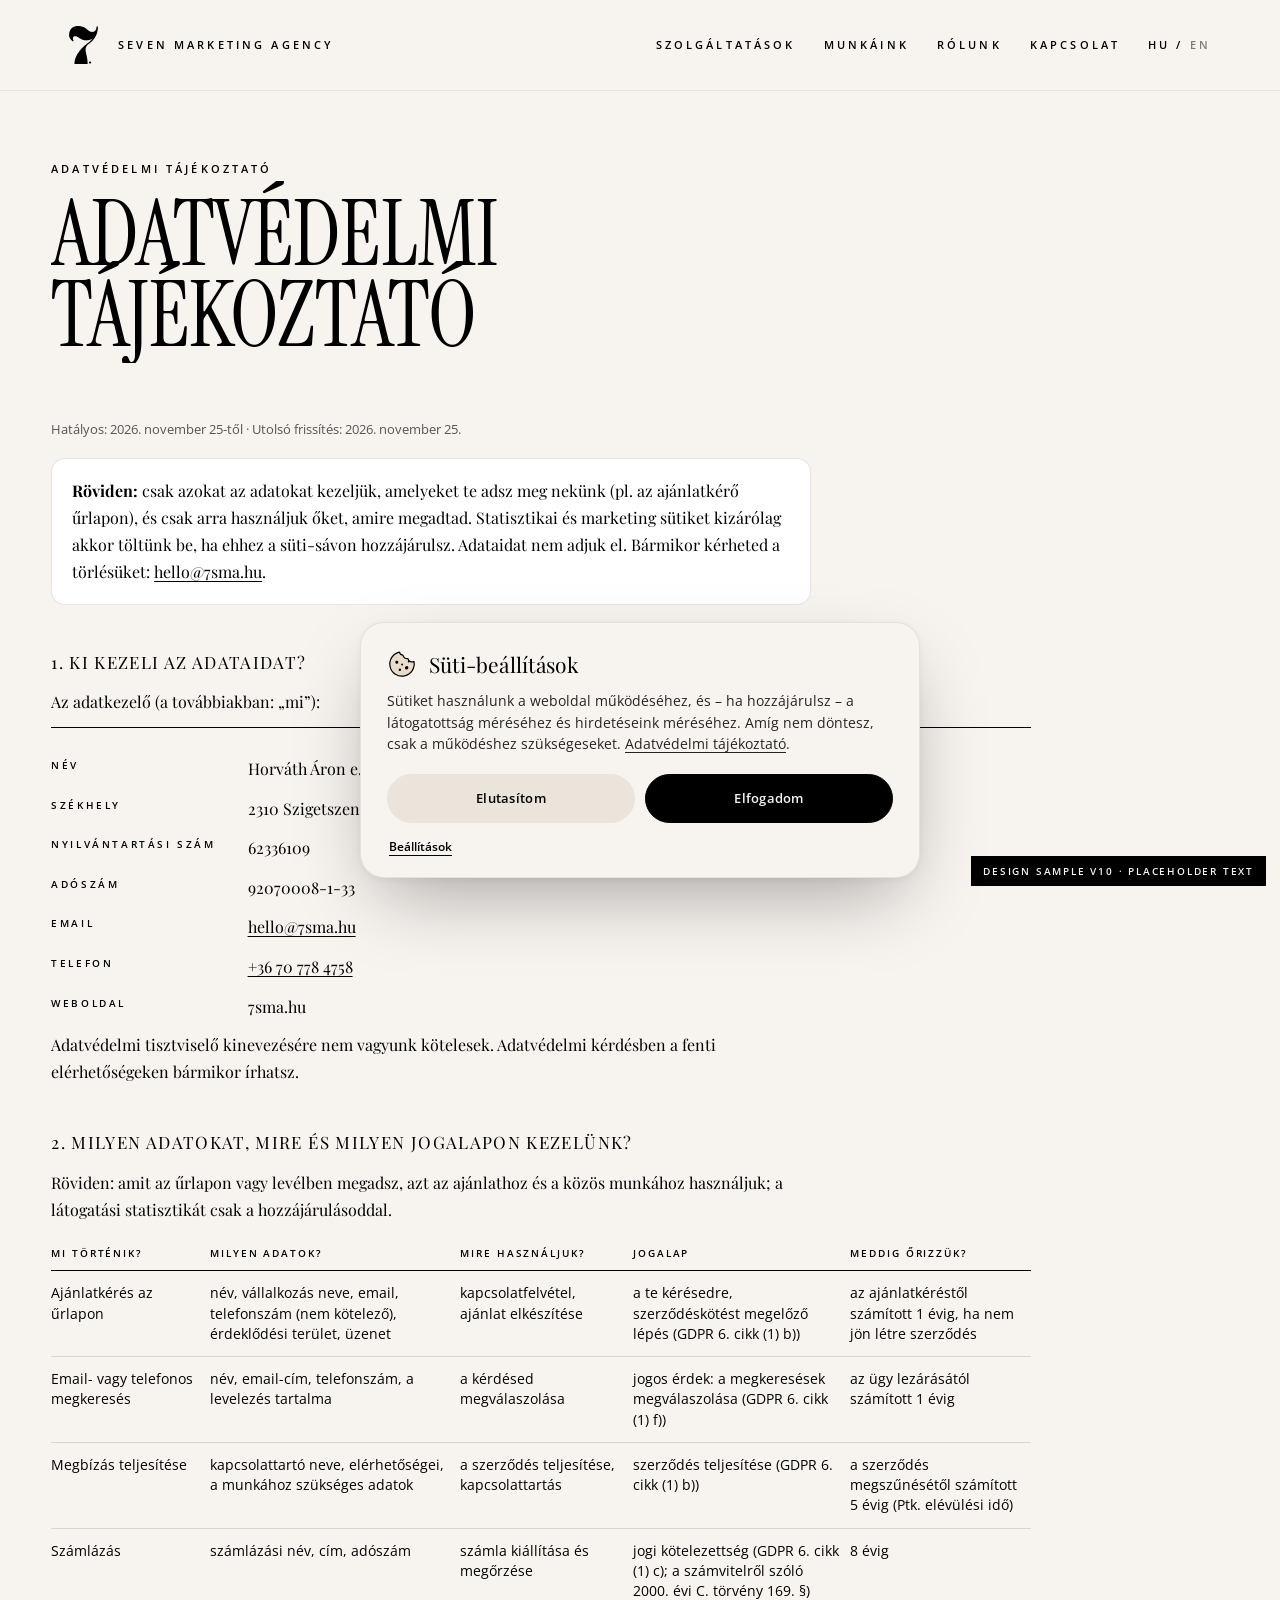
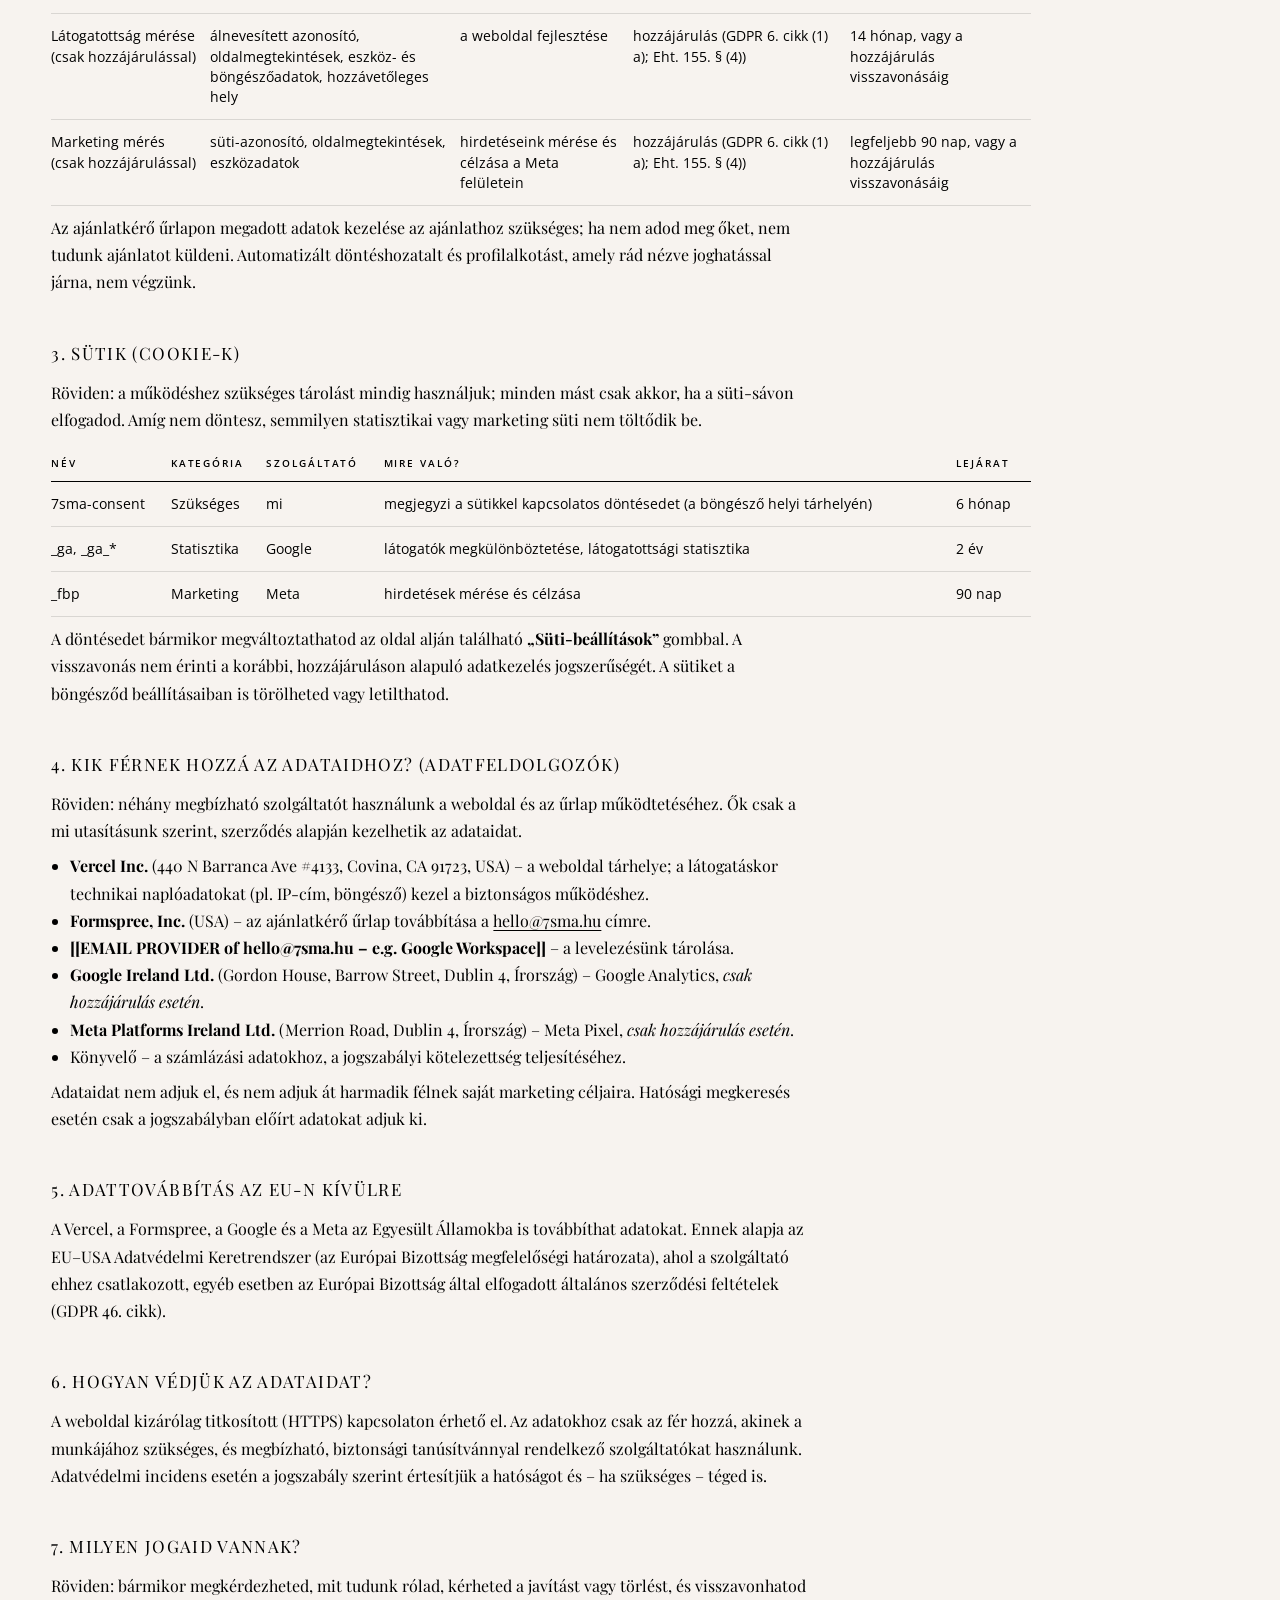
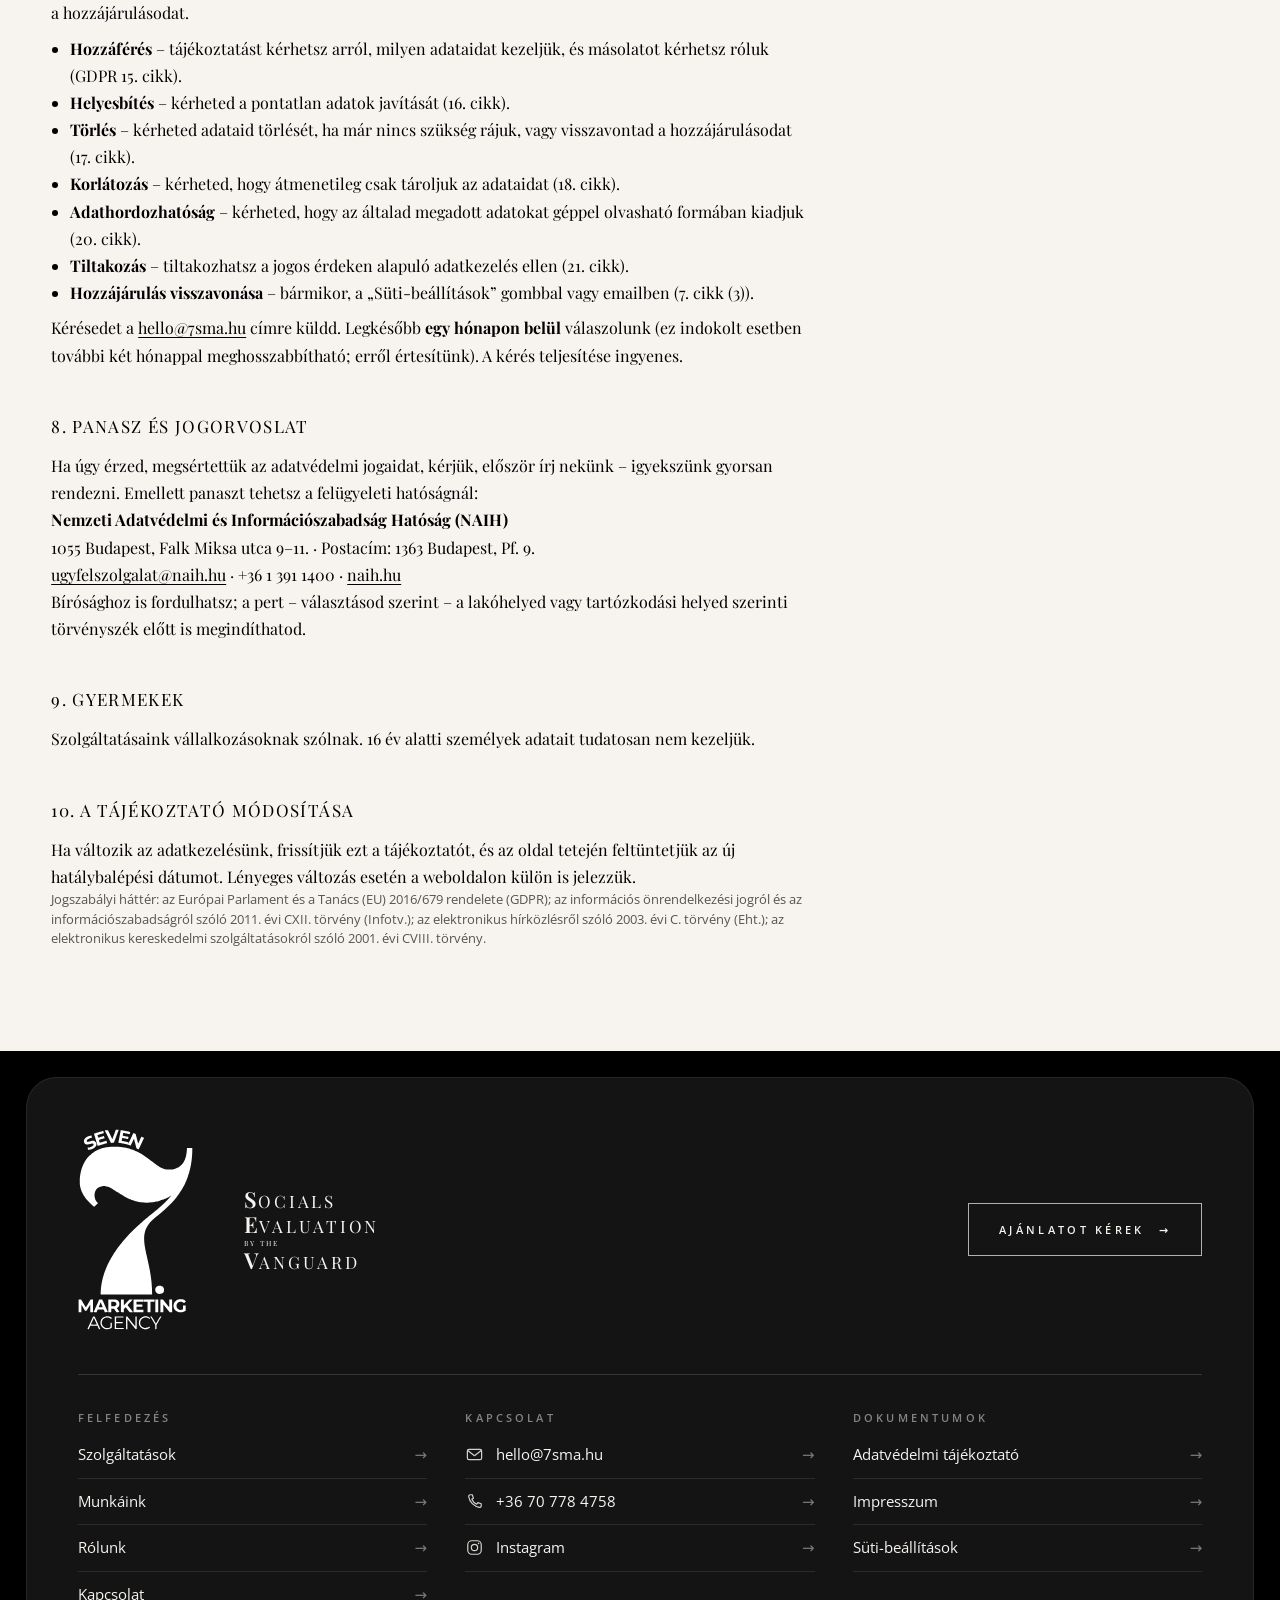
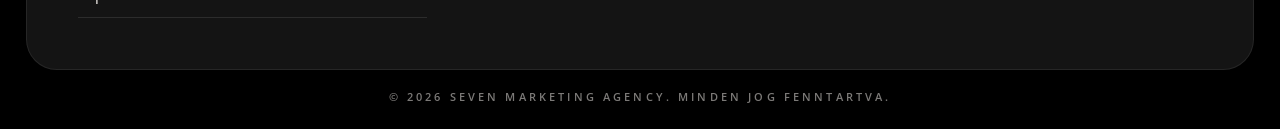
==== commit 08136c0c: "Design sample v10: owner's Hungarian copy, founder label higher on mobile Co-Authored-By: Claude Opu" ====
--- a/adatvedelem/index.html
+++ b/adatvedelem/index.html
@@ -10,11 +10,11 @@
 <link rel="preconnect" href="https://fonts.googleapis.com">
 <link rel="preconnect" href="https://fonts.gstatic.com" crossorigin>
 <link href="https://fonts.googleapis.com/css2?family=Instrument+Serif:ital@0;1&family=Open+Sans:wght@400;600&family=Playfair+Display:ital,wght@0,400;0,600;1,400&display=swap" rel="stylesheet">
-<link rel="stylesheet" href="../assets/site.css?v=9">
+<link rel="stylesheet" href="../assets/site.css?v=10">
 <link rel="alternate" hreflang="hu" href="../index.html"><link rel="alternate" hreflang="en" href="../en/index.html">
 </head>
 <body>
-<div class="sample-badge" id="badge">Design sample v9 · placeholder text</div>
+<div class="sample-badge" id="badge">Design sample v10 · placeholder text</div>
 
 <header class="frame solid" id="frame">
   <a class="brand" href="../index.html" aria-label="Seven Marketing Agency – kezdőlap"><img src="../logo/seven-monogram.svg" alt=""><span class="label">Seven Marketing Agency</span></a>
@@ -173,6 +173,6 @@
   </div>
 </div>
 
-<script src="../assets/site.js?v=9"></script>
+<script src="../assets/site.js?v=10"></script>
 </body>
 </html>
--- a/assets/site.css
+++ b/assets/site.css
@@ -554,3 +554,13 @@
   .sev .local{max-width:none}
   .sev p.txt{margin:0 auto}
 }
+
+
+/* ===== v10 ===== */
+/* founder on mobile: 7 + label sit a little higher */
+@media (max-width:820px){.spread .center{padding-top:58px}}
+/* real copy: long service names and closing statement */
+.svc h3{overflow-wrap:break-word;hyphens:auto}
+.cta h2{text-transform:none;font-size:clamp(30px,3.7vw,62px);line-height:1.12}
+.sev p.txt q{font-family:var(--display);font-style:italic;font-size:clamp(20px,2vw,30px);line-height:1.35;quotes:"\201C" "\201D"}
+.faq .ans{line-height:1.6}
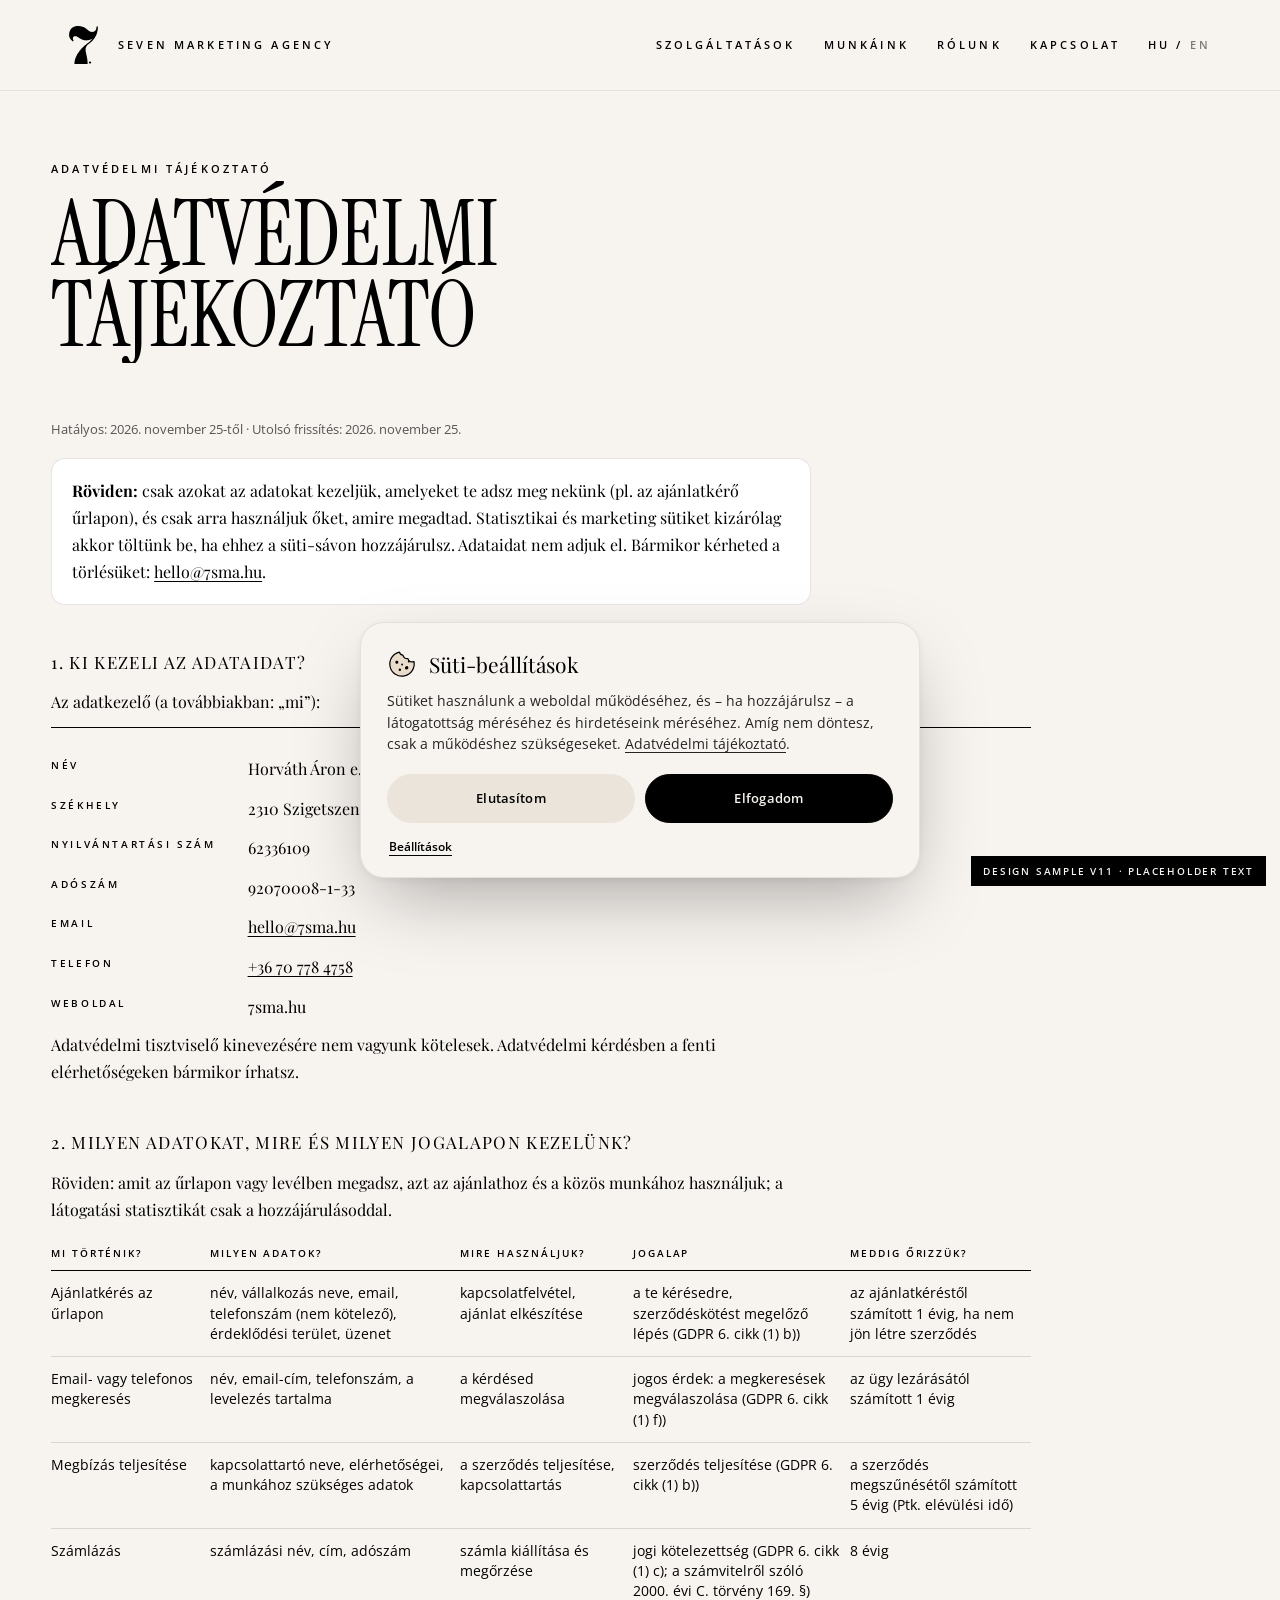
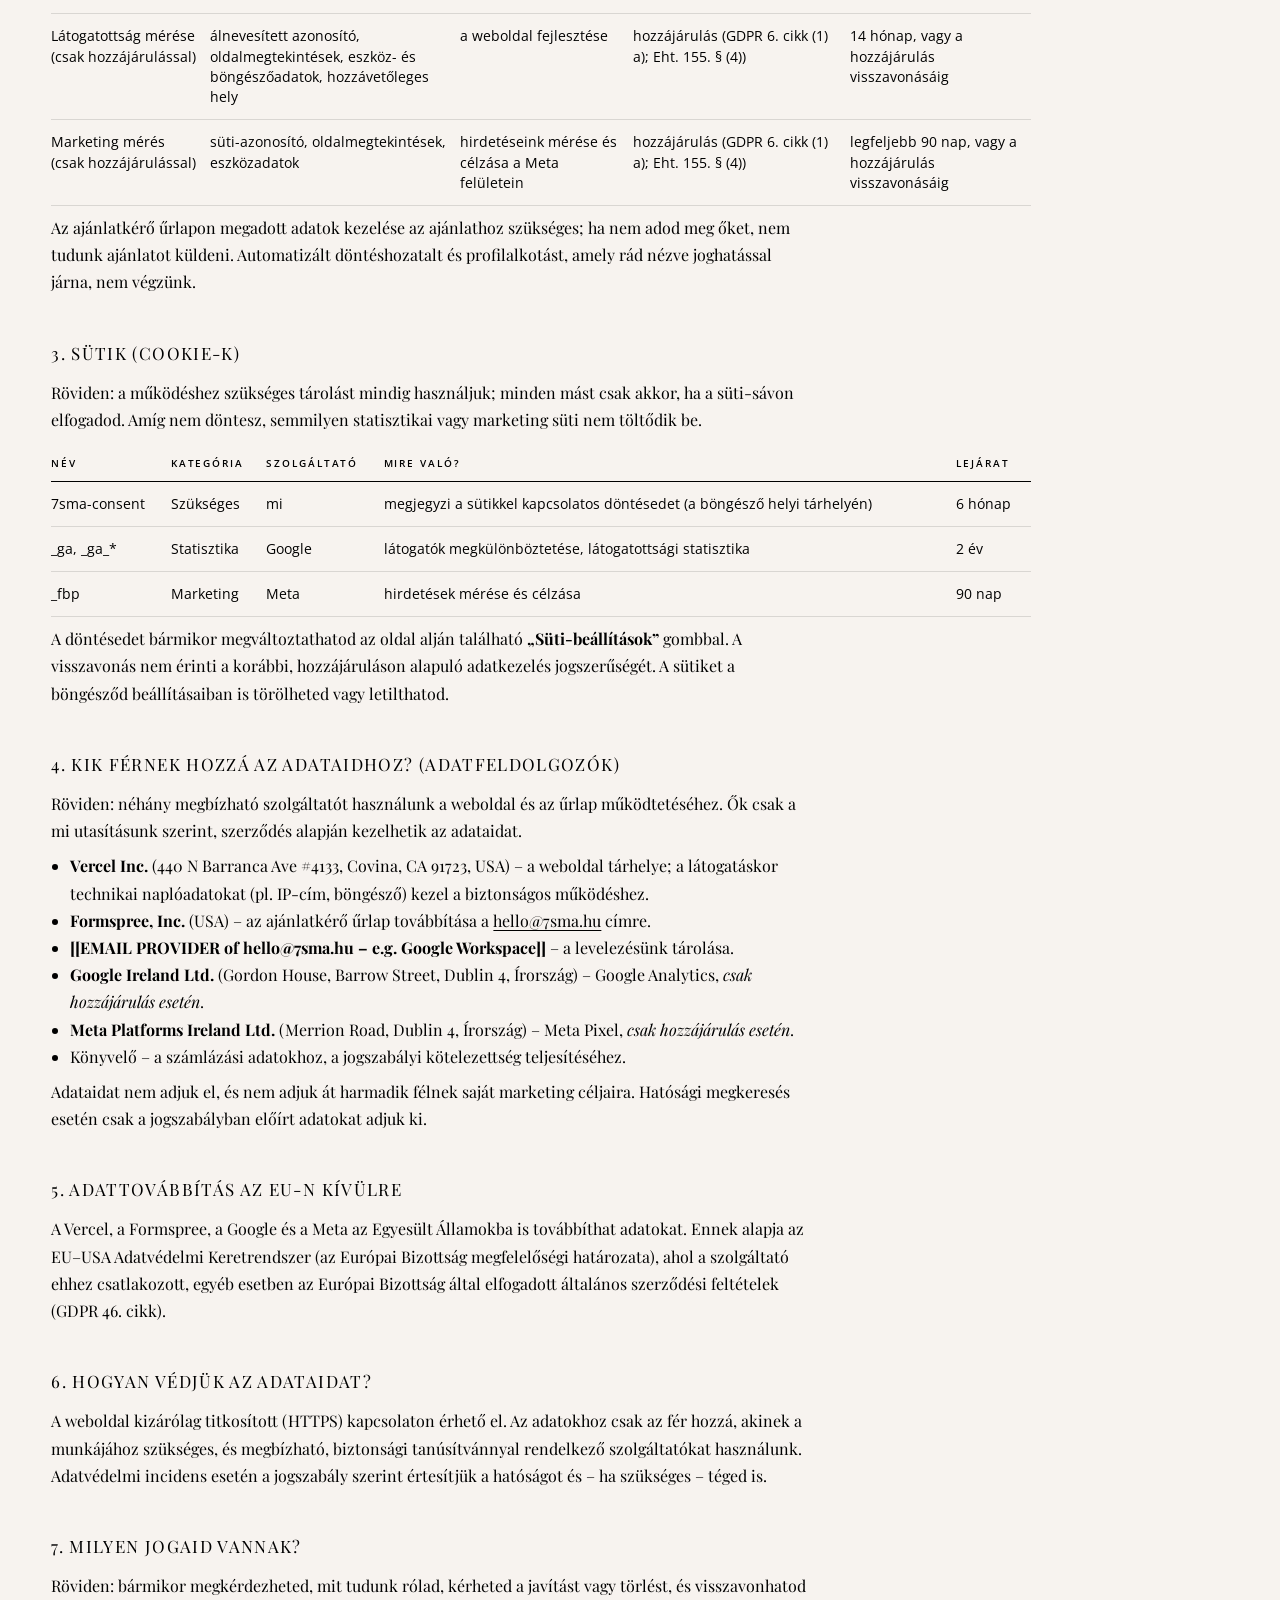
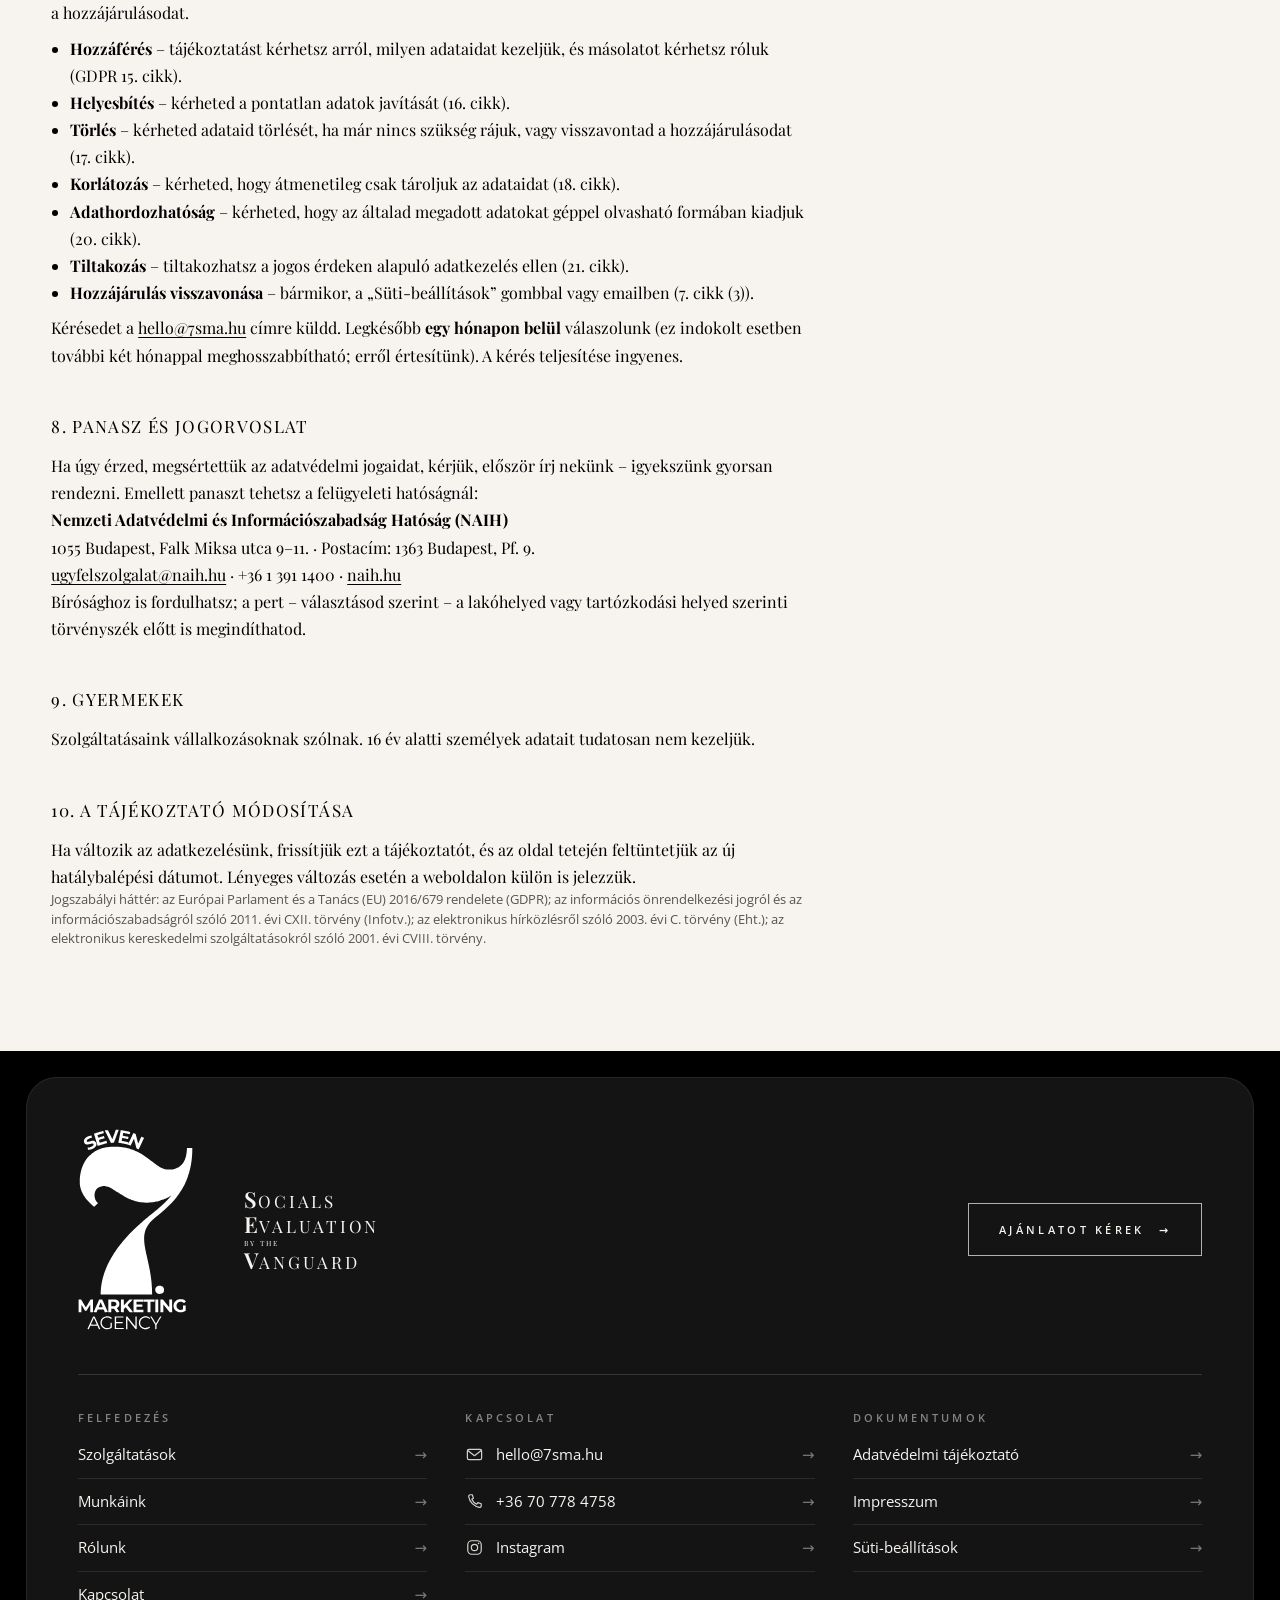
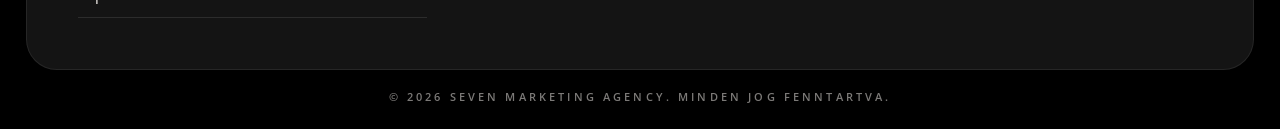
==== commit 0d1d9f22: "Design sample v11: new service photos, reel lightbox, contact copy Co-Authored-By: Claude Opus 5.5 <" ====
--- a/adatvedelem/index.html
+++ b/adatvedelem/index.html
@@ -10,11 +10,11 @@
 <link rel="preconnect" href="https://fonts.googleapis.com">
 <link rel="preconnect" href="https://fonts.gstatic.com" crossorigin>
 <link href="https://fonts.googleapis.com/css2?family=Instrument+Serif:ital@0;1&family=Open+Sans:wght@400;600&family=Playfair+Display:ital,wght@0,400;0,600;1,400&display=swap" rel="stylesheet">
-<link rel="stylesheet" href="../assets/site.css?v=10">
+<link rel="stylesheet" href="../assets/site.css?v=11">
 <link rel="alternate" hreflang="hu" href="../index.html"><link rel="alternate" hreflang="en" href="../en/index.html">
 </head>
 <body>
-<div class="sample-badge" id="badge">Design sample v10 · placeholder text</div>
+<div class="sample-badge" id="badge">Design sample v11 · placeholder text</div>
 
 <header class="frame solid" id="frame">
   <a class="brand" href="../index.html" aria-label="Seven Marketing Agency – kezdőlap"><img src="../logo/seven-monogram.svg" alt=""><span class="label">Seven Marketing Agency</span></a>
@@ -173,6 +173,6 @@
   </div>
 </div>
 
-<script src="../assets/site.js?v=10"></script>
+<script src="../assets/site.js?v=11"></script>
 </body>
 </html>
--- a/assets/site.css
+++ b/assets/site.css
@@ -564,3 +564,23 @@
 .cta h2{text-transform:none;font-size:clamp(30px,3.7vw,62px);line-height:1.12}
 .sev p.txt q{font-family:var(--display);font-style:italic;font-size:clamp(20px,2vw,30px);line-height:1.35;quotes:"\201C" "\201D"}
 .faq .ans{line-height:1.6}
+
+
+/* ===== v11 ===== */
+/* service 2: the row opens the reel */
+.svc[data-vbox]{cursor:pointer}
+.svc[data-vbox]:focus-visible{outline:1px solid currentColor;outline-offset:6px}
+.svc-play{display:inline-flex;align-items:center;gap:8px;margin-top:14px;font-size:11px}
+.svc-play svg{width:14px;height:14px}
+.svc p .svc-play{display:flex}
+.polaroid{position:relative}
+.pol-play{position:absolute;left:50%;top:calc(50% - 12px);width:46px;height:46px;margin:-23px 0 0 -23px;border-radius:50%;background:rgba(247,243,239,.9);color:var(--ink);display:grid;place-items:center}
+.pol-play svg{width:18px;height:18px;margin-left:2px}
+/* lightbox */
+.vbox{position:fixed;inset:0;z-index:200;background:rgba(10,10,10,.92);display:grid;place-items:center;padding:64px 16px 24px;opacity:0;transition:opacity .35s var(--ease)}
+.vbox[hidden]{display:none}
+.vbox.open{opacity:1}
+.vbox-in{position:relative;height:min(82vh,calc((100vw - 32px) * 16 / 9));aspect-ratio:9/16;border-radius:14px;overflow:hidden;background:#000}
+.vbox-in video{width:100%;height:100%;object-fit:cover}
+.vbox-x{position:absolute;top:20px;right:var(--pad);color:var(--paper);background:none;border:0;cursor:pointer;display:flex;align-items:center;gap:10px}
+body.vbox-open{overflow:hidden}
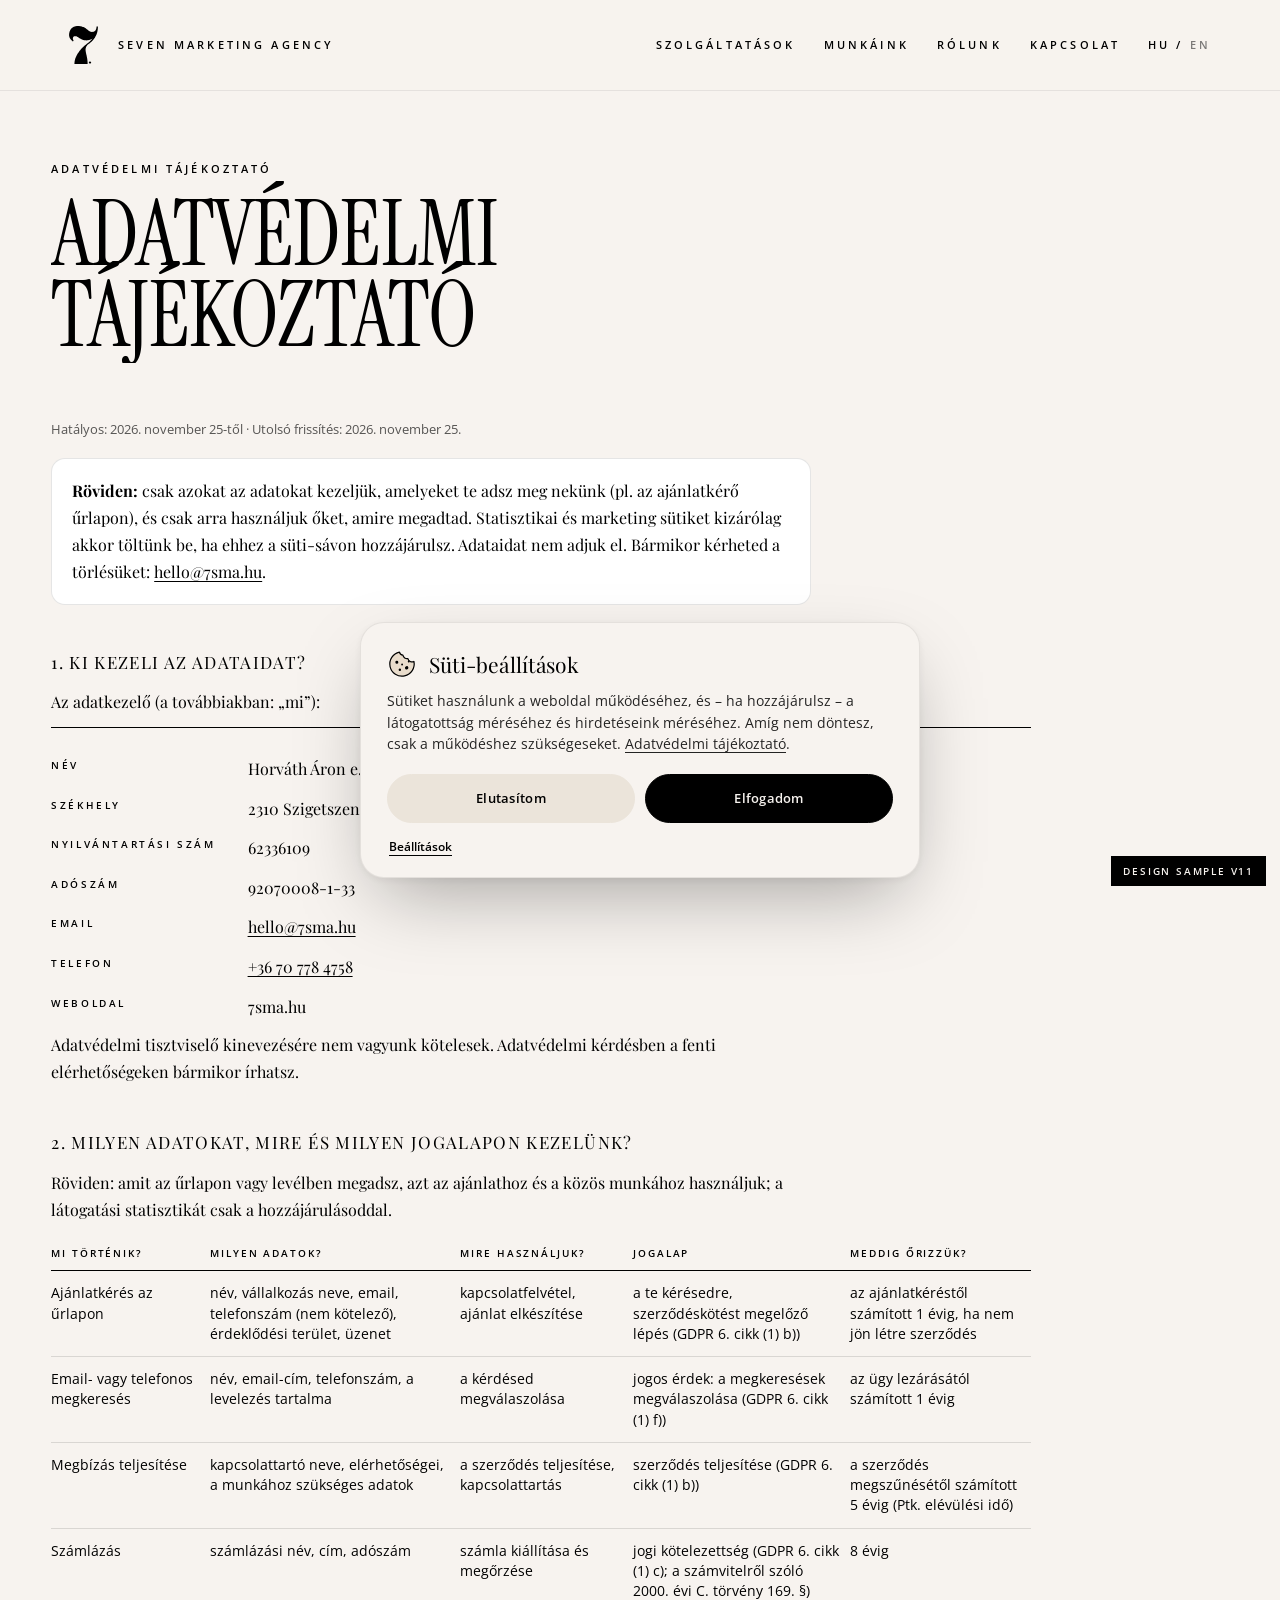
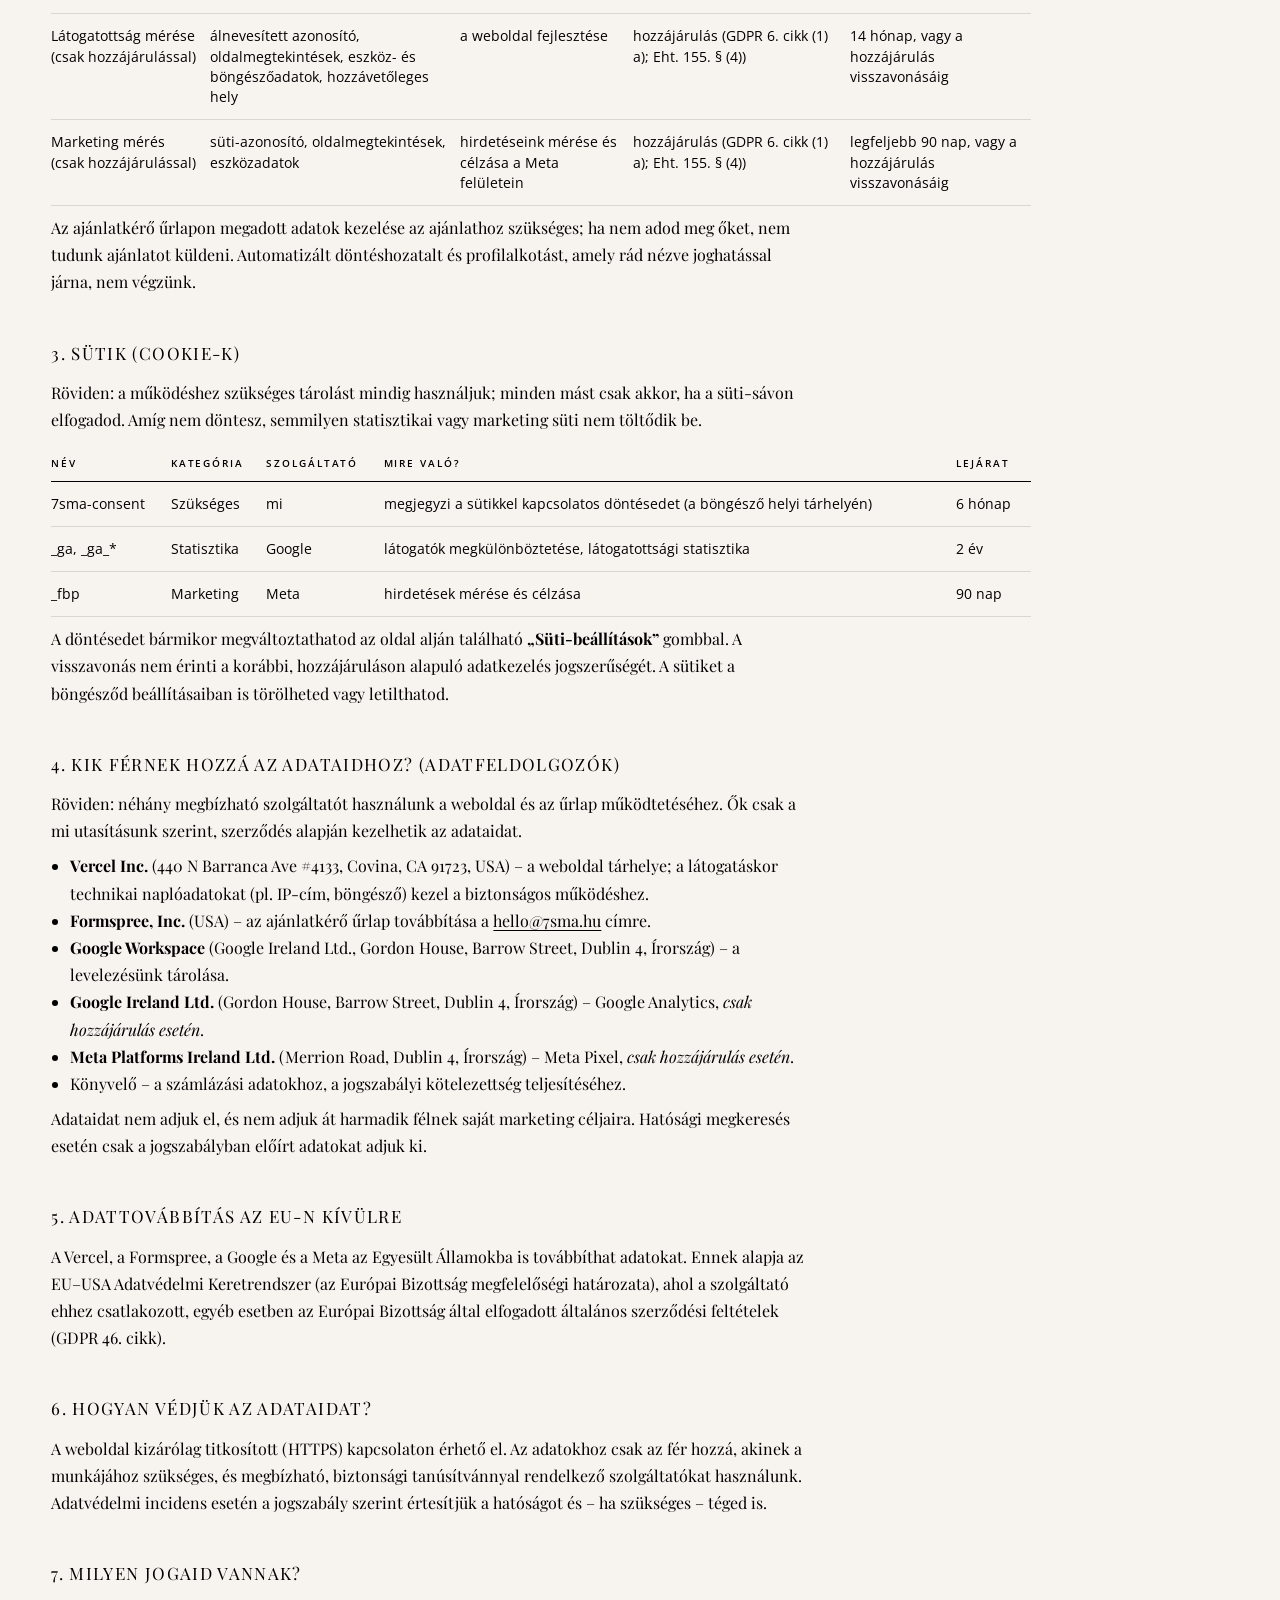
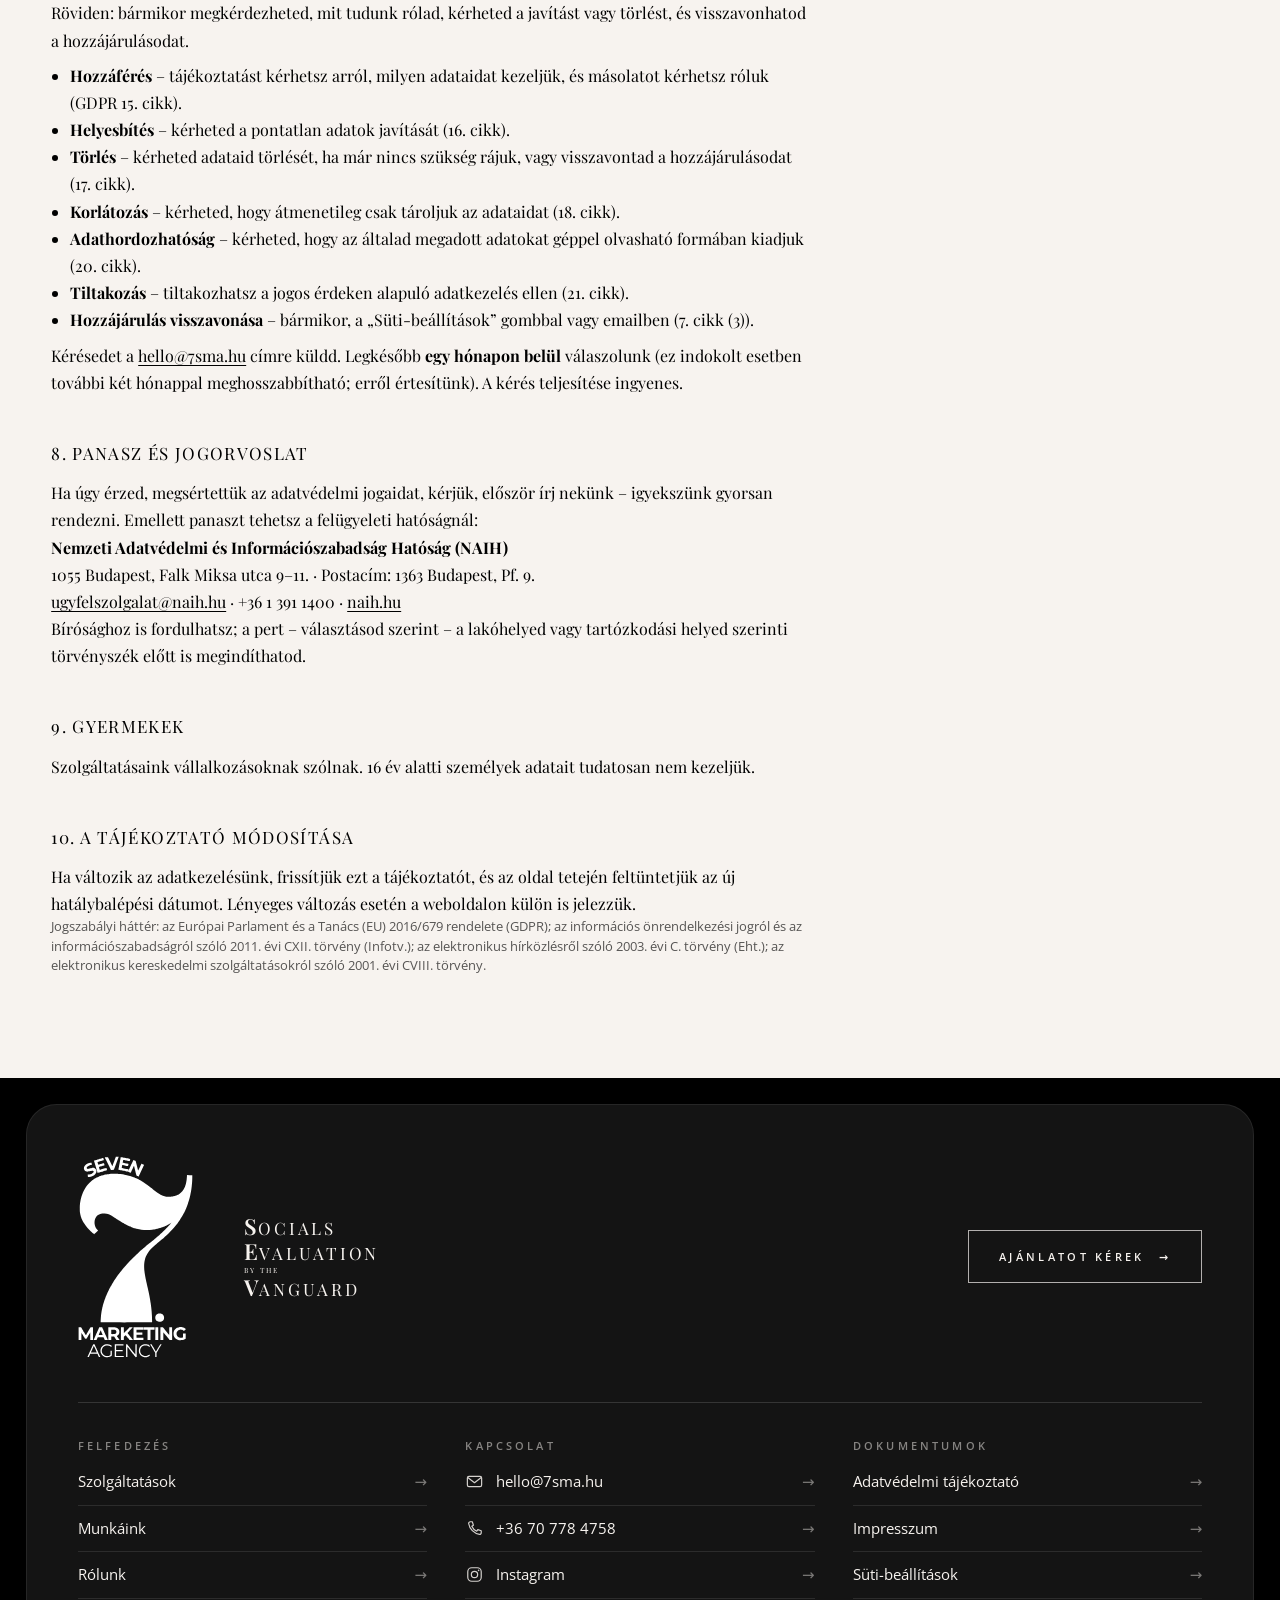
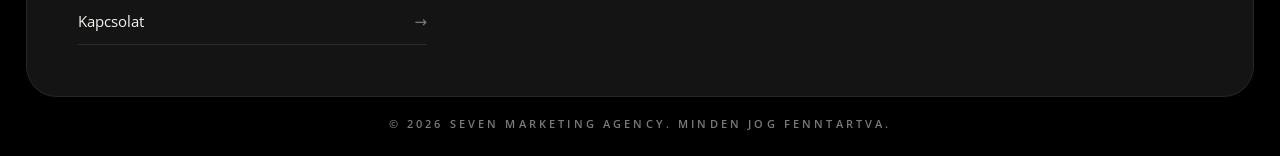
==== commit eeed1213: "Design sample v11: thank-you text, email provider, page descriptions Co-Authored-By: Claude Opus 5.5" ====
--- a/adatvedelem/index.html
+++ b/adatvedelem/index.html
@@ -4,17 +4,18 @@
 <meta charset="utf-8">
 <meta name="viewport" content="width=device-width, initial-scale=1">
 <title>Seven Marketing Agency · Adatvédelmi tájékoztató</title>
+<meta name="description" content="A mai világban minden arról szól, hogyan használjuk ki a másikat. A mi projektünk azonban arról szól, hogyan tudunk hatékonyan együtt dolgozni.">
 <meta name="robots" content="noindex">
 <link rel="icon" href="../logo/seven-monogram.svg">
 <!-- Sample only: Google Fonts CDN. Production self-hosts the fonts. -->
 <link rel="preconnect" href="https://fonts.googleapis.com">
 <link rel="preconnect" href="https://fonts.gstatic.com" crossorigin>
 <link href="https://fonts.googleapis.com/css2?family=Instrument+Serif:ital@0;1&family=Open+Sans:wght@400;600&family=Playfair+Display:ital,wght@0,400;0,600;1,400&display=swap" rel="stylesheet">
-<link rel="stylesheet" href="../assets/site.css?v=11">
+<link rel="stylesheet" href="../assets/site.css?v=11b">
 <link rel="alternate" hreflang="hu" href="../index.html"><link rel="alternate" hreflang="en" href="../en/index.html">
 </head>
 <body>
-<div class="sample-badge" id="badge">Design sample v11 · placeholder text</div>
+<div class="sample-badge" id="badge">Design sample v11</div>
 
 <header class="frame solid" id="frame">
   <a class="brand" href="../index.html" aria-label="Seven Marketing Agency – kezdőlap"><img src="../logo/seven-monogram.svg" alt=""><span class="label">Seven Marketing Agency</span></a>
@@ -95,7 +96,7 @@
 <ul>
   <li><strong>Vercel Inc.</strong> (440 N Barranca Ave #4133, Covina, CA 91723, USA) – a weboldal tárhelye; a látogatáskor technikai naplóadatokat (pl. IP-cím, böngésző) kezel a biztonságos működéshez.</li>
   <li><strong>Formspree, Inc.</strong> (USA) – az ajánlatkérő űrlap továbbítása a <a href="mailto:hello@7sma.hu">hello@7sma.hu</a> címre.</li>
-  <li><strong>[[EMAIL PROVIDER of hello@7sma.hu – e.g. Google Workspace]]</strong> – a levelezésünk tárolása.</li>
+  <li><strong>Google Workspace</strong> (Google Ireland Ltd., Gordon House, Barrow Street, Dublin 4, Írország) – a levelezésünk tárolása.</li>
   <li><strong>Google Ireland Ltd.</strong> (Gordon House, Barrow Street, Dublin 4, Írország) – Google Analytics, <em>csak hozzájárulás esetén</em>.</li>
   <li><strong>Meta Platforms Ireland Ltd.</strong> (Merrion Road, Dublin 4, Írország) – Meta Pixel, <em>csak hozzájárulás esetén</em>.</li>
   <li>Könyvelő – a számlázási adatokhoz, a jogszabályi kötelezettség teljesítéséhez.</li>
@@ -173,6 +174,6 @@
   </div>
 </div>
 
-<script src="../assets/site.js?v=11"></script>
+<script src="../assets/site.js?v=11b"></script>
 </body>
 </html>
